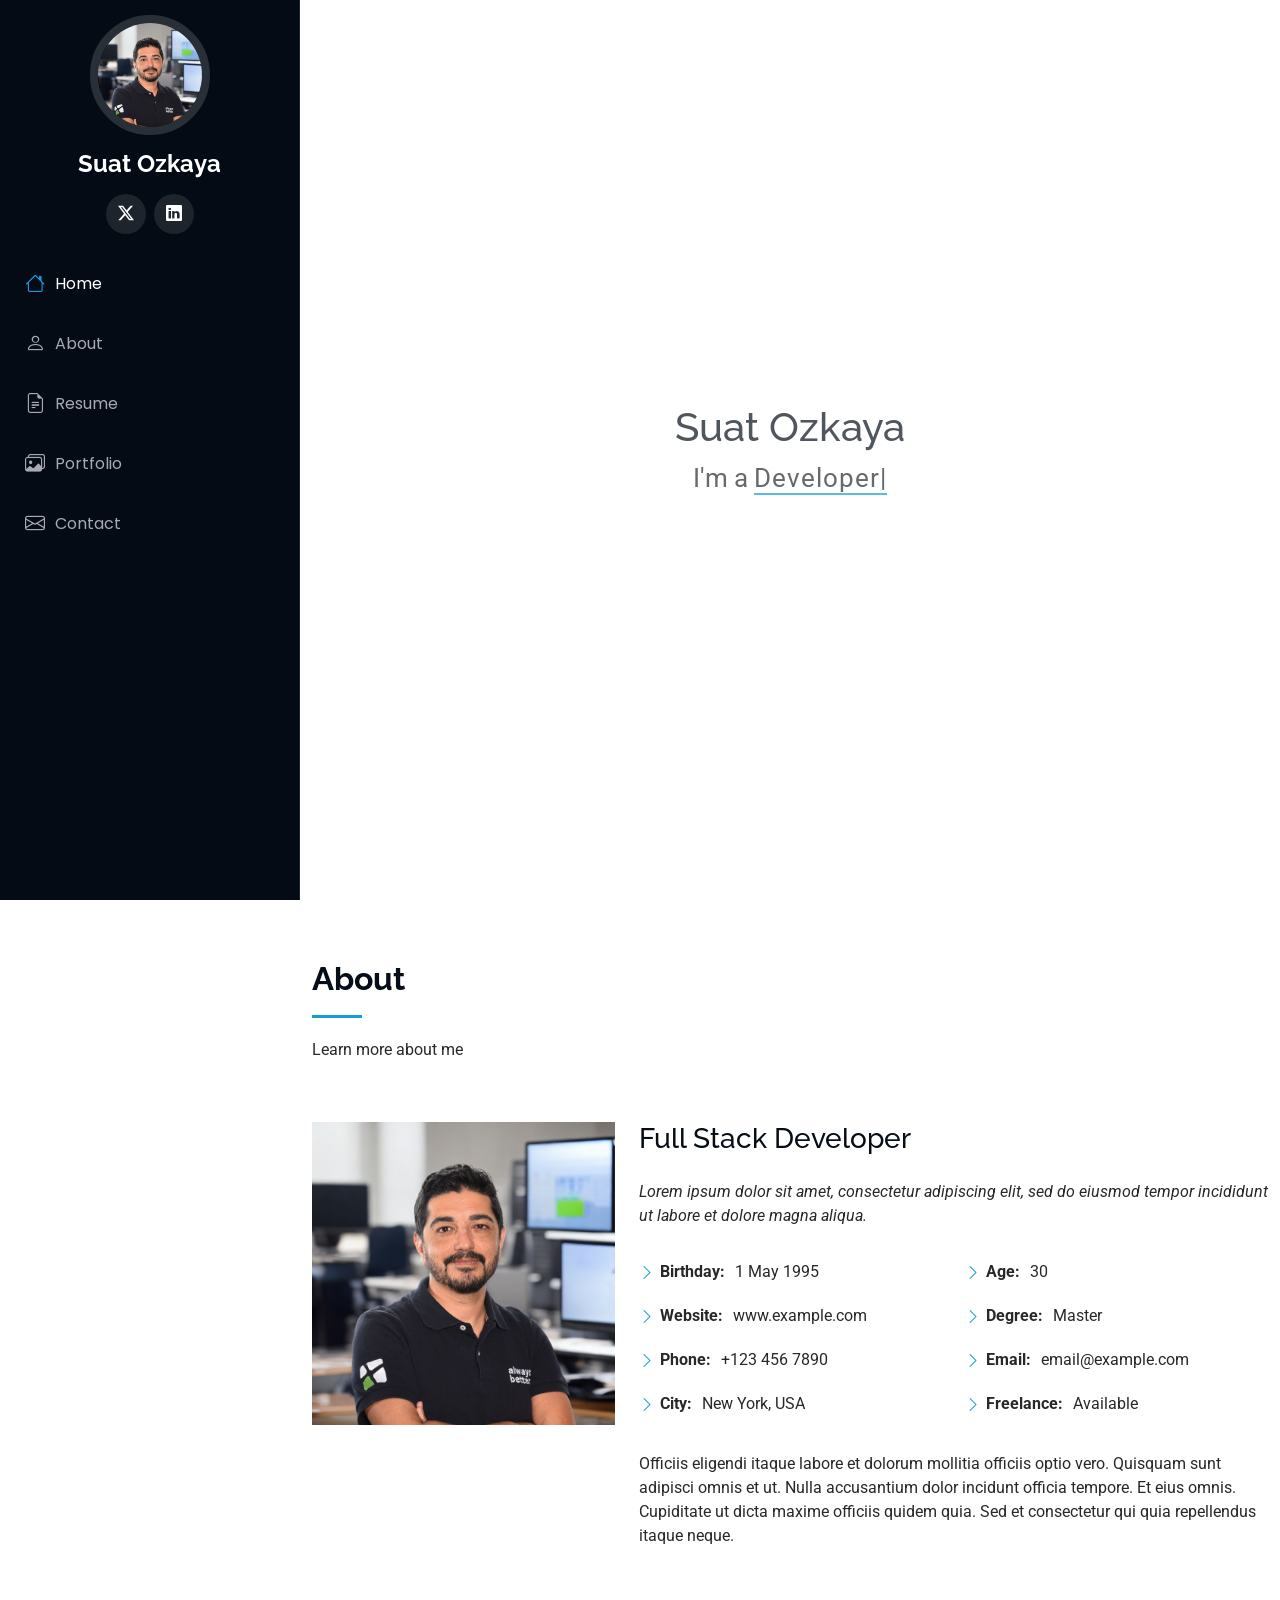
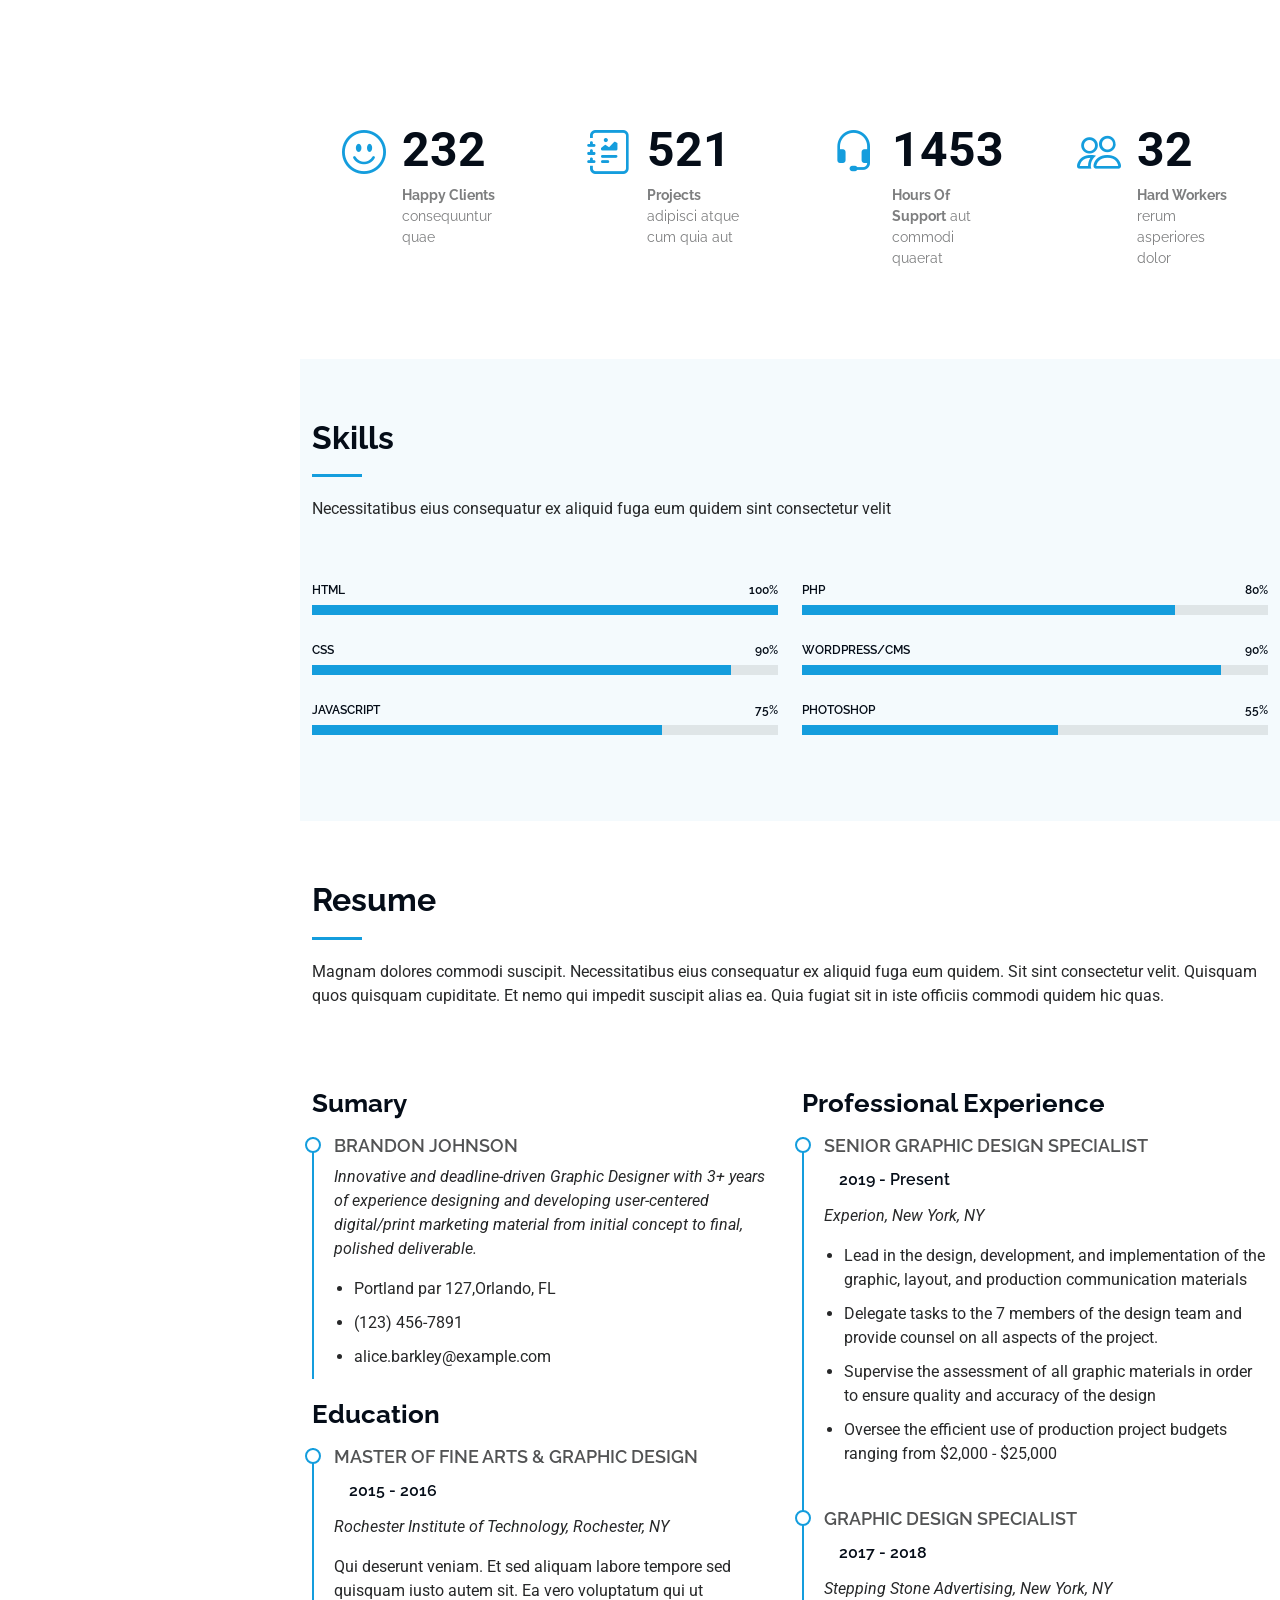
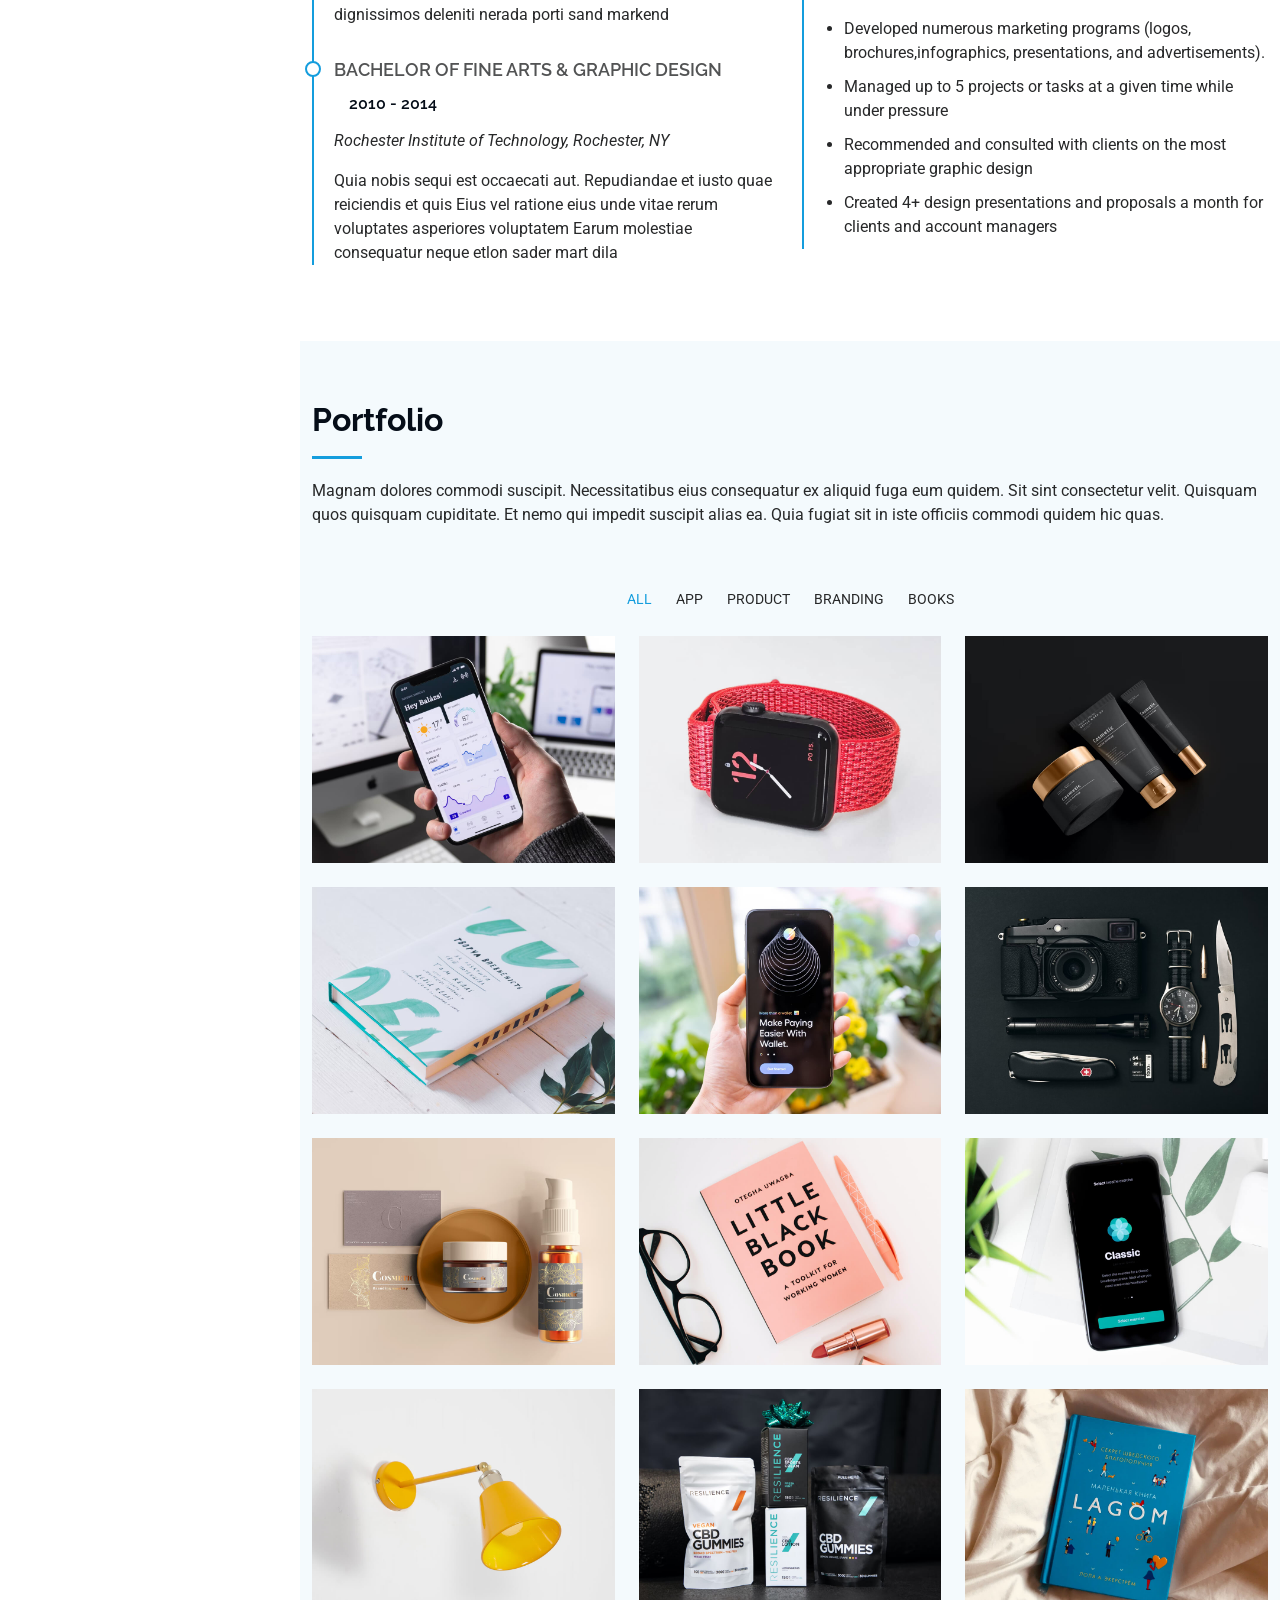
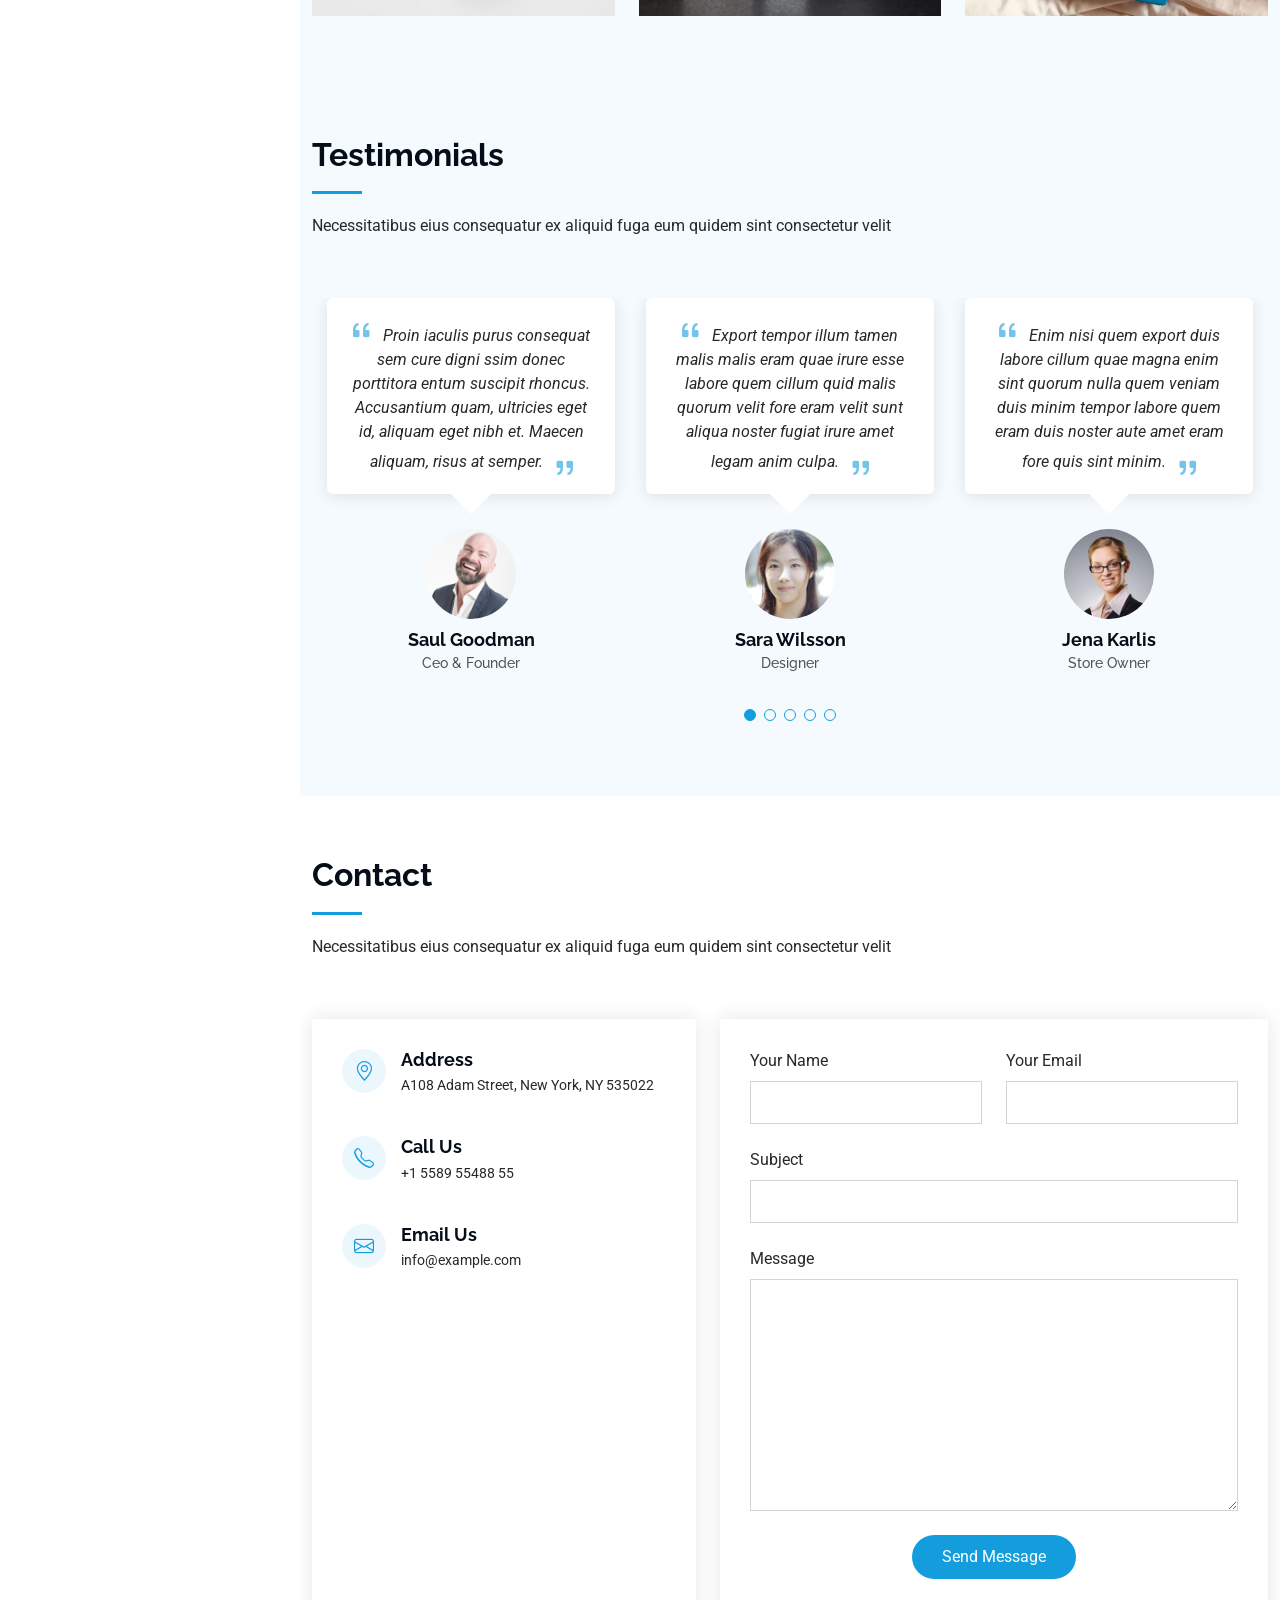
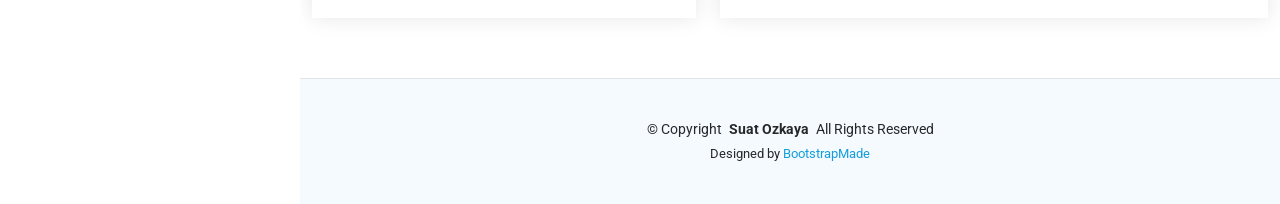
==== index.html @ 00dd0dbb "Remove social medias" ====
<!DOCTYPE html>
<html lang="en">

<head>
  <meta charset="utf-8">
  <meta content="width=device-width, initial-scale=1.0" name="viewport">
  <title>Suat Ozkaya</title>
  <meta content="" name="description">
  <meta content="" name="keywords">

  <!-- Favicons -->
  <!-- <link href="assets/img/favicon.png" rel="icon"> -->
  <link href="assets/img/apple-touch-icon.png" rel="apple-touch-icon">

  <!-- Fonts -->
  <link href="https://fonts.googleapis.com" rel="preconnect">
  <link href="https://fonts.gstatic.com" rel="preconnect" crossorigin>
  <link href="https://fonts.googleapis.com/css2?family=Roboto:ital,wght@0,100;0,300;0,400;0,500;0,700;0,900;1,100;1,300;1,400;1,500;1,700;1,900&family=Poppins:ital,wght@0,100;0,200;0,300;0,400;0,500;0,600;0,700;0,800;0,900;1,100;1,200;1,300;1,400;1,500;1,600;1,700;1,800;1,900&family=Raleway:ital,wght@0,100;0,200;0,300;0,400;0,500;0,600;0,700;0,800;0,900;1,100;1,200;1,300;1,400;1,500;1,600;1,700;1,800;1,900&display=swap" rel="stylesheet">

  <!-- Vendor CSS Files -->
  <link href="assets/vendor/bootstrap/css/bootstrap.min.css" rel="stylesheet">
  <link href="assets/vendor/bootstrap-icons/bootstrap-icons.css" rel="stylesheet">
  <link href="assets/vendor/aos/aos.css" rel="stylesheet">
  <link href="assets/vendor/glightbox/css/glightbox.min.css" rel="stylesheet">
  <link href="assets/vendor/swiper/swiper-bundle.min.css" rel="stylesheet">

  <!-- Main CSS File -->
  <link href="assets/css/main.css" rel="stylesheet">

  <!-- =======================================================
  * Template Name: iPortfolio
  * Template URL: https://bootstrapmade.com/iportfolio-bootstrap-portfolio-websites-template/
  * Updated: Jun 29 2024 with Bootstrap v5.3.3
  * Author: BootstrapMade.com
  * License: https://bootstrapmade.com/license/
  ======================================================== -->
</head>

<body class="index-page">

  <header id="header" class="header dark-background d-flex flex-column">
    <i class="header-toggle d-xl-none bi bi-list"></i>

    <div class="profile-img">
      <img src="assets/img/my-profile-img.jpg" alt="" class="img-fluid rounded-circle">
    </div>

    <a href="index.html" class="logo d-flex align-items-center justify-content-center">
      <h1 class="sitename">Suat Ozkaya</h1>
    </a>

    <div class="social-links text-center">
      <a href="#" class="twitter"><i class="bi bi-twitter-x"></i></a>
      <a href="#" class="linkedin"><i class="bi bi-linkedin"></i></a>
    </div>

    <nav id="navmenu" class="navmenu">
      <ul>
        <li><a href="#hero" class="active"><i class="bi bi-house navicon"></i>Home</a></li>
        <li><a href="#about"><i class="bi bi-person navicon"></i> About</a></li>
        <li><a href="#resume"><i class="bi bi-file-earmark-text navicon"></i> Resume</a></li>
        <li><a href="#portfolio"><i class="bi bi-images navicon"></i> Portfolio</a></li>
        <li><a href="#contact"><i class="bi bi-envelope navicon"></i> Contact</a></li>
      </ul>
    </nav>

  </header>

  <main class="main">

    <!-- Hero Section -->
    <section id="hero" class="hero d-flex flex-column align-items-center justify-content-center">
      <div class="hero-container text-center" data-aos="fade-in">
        <h1>Suat Ozkaya</h1>
        <p>I'm a <span class="typed" data-typed-items="Developer"></span></p>
      </div>
    </section>

    <!-- About Section -->
    <section id="about" class="about section">
      <div class="container">
        <div class="section-title">
          <h2>About</h2>
          <p>Learn more about me</p>
        </div>

        <div class="row">
          <div class="col-lg-4">
            <img src="assets/img/my-profile-img.jpg" class="img-fluid" alt="">
          </div>
          <div class="col-lg-8 content">
            <h3>Full Stack Developer</h3>
            <p class="fst-italic py-3">
              Lorem ipsum dolor sit amet, consectetur adipiscing elit, sed do eiusmod tempor incididunt ut labore et dolore
              magna aliqua.
            </p>
            <div class="row">
              <div class="col-lg-6">
                <ul>
                  <li><i class="bi bi-chevron-right"></i> <strong>Birthday:</strong> <span>1 May 1995</span></li>
                  <li><i class="bi bi-chevron-right"></i> <strong>Website:</strong> <span>www.example.com</span></li>
                  <li><i class="bi bi-chevron-right"></i> <strong>Phone:</strong> <span>+123 456 7890</span></li>
                  <li><i class="bi bi-chevron-right"></i> <strong>City:</strong> <span>New York, USA</span></li>
                </ul>
              </div>
              <div class="col-lg-6">
                <ul>
                  <li><i class="bi bi-chevron-right"></i> <strong>Age:</strong> <span>30</span></li>
                  <li><i class="bi bi-chevron-right"></i> <strong>Degree:</strong> <span>Master</span></li>
                  <li><i class="bi bi-chevron-right"></i> <strong>Email:</strong> <span>email@example.com</span></li>
                  <li><i class="bi bi-chevron-right"></i> <strong>Freelance:</strong> <span>Available</span></li>
                </ul>
              </div>
            </div>
            <p class="py-3">
              Officiis eligendi itaque labore et dolorum mollitia officiis optio vero. Quisquam sunt adipisci omnis et ut. Nulla accusantium dolor incidunt officia tempore. Et eius omnis.
              Cupiditate ut dicta maxime officiis quidem quia. Sed et consectetur qui quia repellendus itaque neque.
            </p>
          </div>
        </div>
      </div>
    </section>

    <!-- Stats Section -->
    <section id="stats" class="stats section">

      <div class="container" data-aos="fade-up" data-aos-delay="100">

        <div class="row gy-4">

          <div class="col-lg-3 col-md-6">
            <div class="stats-item">
              <i class="bi bi-emoji-smile"></i>
              <span data-purecounter-start="0" data-purecounter-end="232" data-purecounter-duration="1" class="purecounter"></span>
              <p><strong>Happy Clients</strong> <span>consequuntur quae</span></p>
            </div>
          </div><!-- End Stats Item -->

          <div class="col-lg-3 col-md-6">
            <div class="stats-item">
              <i class="bi bi-journal-richtext"></i>
              <span data-purecounter-start="0" data-purecounter-end="521" data-purecounter-duration="1" class="purecounter"></span>
              <p><strong>Projects</strong> <span>adipisci atque cum quia aut</span></p>
            </div>
          </div><!-- End Stats Item -->

          <div class="col-lg-3 col-md-6">
            <div class="stats-item">
              <i class="bi bi-headset"></i>
              <span data-purecounter-start="0" data-purecounter-end="1453" data-purecounter-duration="1" class="purecounter"></span>
              <p><strong>Hours Of Support</strong> <span>aut commodi quaerat</span></p>
            </div>
          </div><!-- End Stats Item -->

          <div class="col-lg-3 col-md-6">
            <div class="stats-item">
              <i class="bi bi-people"></i>
              <span data-purecounter-start="0" data-purecounter-end="32" data-purecounter-duration="1" class="purecounter"></span>
              <p><strong>Hard Workers</strong> <span>rerum asperiores dolor</span></p>
            </div>
          </div><!-- End Stats Item -->

        </div>

      </div>

    </section><!-- /Stats Section -->

    <!-- Skills Section -->
    <section id="skills" class="skills section light-background">

      <!-- Section Title -->
      <div class="container section-title" data-aos="fade-up">
        <h2>Skills</h2>
        <p>Necessitatibus eius consequatur ex aliquid fuga eum quidem sint consectetur velit</p>
      </div><!-- End Section Title -->

      <div class="container" data-aos="fade-up" data-aos-delay="100">

        <div class="row skills-content skills-animation">

          <div class="col-lg-6">

            <div class="progress">
              <span class="skill"><span>HTML</span> <i class="val">100%</i></span>
              <div class="progress-bar-wrap">
                <div class="progress-bar" role="progressbar" aria-valuenow="100" aria-valuemin="0" aria-valuemax="100"></div>
              </div>
            </div><!-- End Skills Item -->

            <div class="progress">
              <span class="skill"><span>CSS</span> <i class="val">90%</i></span>
              <div class="progress-bar-wrap">
                <div class="progress-bar" role="progressbar" aria-valuenow="90" aria-valuemin="0" aria-valuemax="100"></div>
              </div>
            </div><!-- End Skills Item -->

            <div class="progress">
              <span class="skill"><span>JavaScript</span> <i class="val">75%</i></span>
              <div class="progress-bar-wrap">
                <div class="progress-bar" role="progressbar" aria-valuenow="75" aria-valuemin="0" aria-valuemax="100"></div>
              </div>
            </div><!-- End Skills Item -->

          </div>

          <div class="col-lg-6">

            <div class="progress">
              <span class="skill"><span>PHP</span> <i class="val">80%</i></span>
              <div class="progress-bar-wrap">
                <div class="progress-bar" role="progressbar" aria-valuenow="80" aria-valuemin="0" aria-valuemax="100"></div>
              </div>
            </div><!-- End Skills Item -->

            <div class="progress">
              <span class="skill"><span>WordPress/CMS</span> <i class="val">90%</i></span>
              <div class="progress-bar-wrap">
                <div class="progress-bar" role="progressbar" aria-valuenow="90" aria-valuemin="0" aria-valuemax="100"></div>
              </div>
            </div><!-- End Skills Item -->

            <div class="progress">
              <span class="skill"><span>Photoshop</span> <i class="val">55%</i></span>
              <div class="progress-bar-wrap">
                <div class="progress-bar" role="progressbar" aria-valuenow="55" aria-valuemin="0" aria-valuemax="100"></div>
              </div>
            </div><!-- End Skills Item -->

          </div>

        </div>

      </div>

    </section><!-- /Skills Section -->

    <!-- Resume Section -->
    <section id="resume" class="resume section">

      <!-- Section Title -->
      <div class="container section-title" data-aos="fade-up">
        <h2>Resume</h2>
        <p>Magnam dolores commodi suscipit. Necessitatibus eius consequatur ex aliquid fuga eum quidem. Sit sint consectetur velit. Quisquam quos quisquam cupiditate. Et nemo qui impedit suscipit alias ea. Quia fugiat sit in iste officiis commodi quidem hic quas.</p>
      </div><!-- End Section Title -->

      <div class="container">

        <div class="row">

          <div class="col-lg-6" data-aos="fade-up" data-aos-delay="100">
            <h3 class="resume-title">Sumary</h3>

            <div class="resume-item pb-0">
              <h4>Brandon Johnson</h4>
              <p><em>Innovative and deadline-driven Graphic Designer with 3+ years of experience designing and developing user-centered digital/print marketing material from initial concept to final, polished deliverable.</em></p>
              <ul>
                <li>Portland par 127,Orlando, FL</li>
                <li>(123) 456-7891</li>
                <li>alice.barkley@example.com</li>
              </ul>
            </div><!-- Edn Resume Item -->

            <h3 class="resume-title">Education</h3>
            <div class="resume-item">
              <h4>Master of Fine Arts &amp; Graphic Design</h4>
              <h5>2015 - 2016</h5>
              <p><em>Rochester Institute of Technology, Rochester, NY</em></p>
              <p>Qui deserunt veniam. Et sed aliquam labore tempore sed quisquam iusto autem sit. Ea vero voluptatum qui ut dignissimos deleniti nerada porti sand markend</p>
            </div><!-- Edn Resume Item -->

            <div class="resume-item">
              <h4>Bachelor of Fine Arts &amp; Graphic Design</h4>
              <h5>2010 - 2014</h5>
              <p><em>Rochester Institute of Technology, Rochester, NY</em></p>
              <p>Quia nobis sequi est occaecati aut. Repudiandae et iusto quae reiciendis et quis Eius vel ratione eius unde vitae rerum voluptates asperiores voluptatem Earum molestiae consequatur neque etlon sader mart dila</p>
            </div><!-- Edn Resume Item -->

          </div>

          <div class="col-lg-6" data-aos="fade-up" data-aos-delay="200">
            <h3 class="resume-title">Professional Experience</h3>
            <div class="resume-item">
              <h4>Senior graphic design specialist</h4>
              <h5>2019 - Present</h5>
              <p><em>Experion, New York, NY </em></p>
              <ul>
                <li>Lead in the design, development, and implementation of the graphic, layout, and production communication materials</li>
                <li>Delegate tasks to the 7 members of the design team and provide counsel on all aspects of the project. </li>
                <li>Supervise the assessment of all graphic materials in order to ensure quality and accuracy of the design</li>
                <li>Oversee the efficient use of production project budgets ranging from $2,000 - $25,000</li>
              </ul>
            </div><!-- Edn Resume Item -->

            <div class="resume-item">
              <h4>Graphic design specialist</h4>
              <h5>2017 - 2018</h5>
              <p><em>Stepping Stone Advertising, New York, NY</em></p>
              <ul>
                <li>Developed numerous marketing programs (logos, brochures,infographics, presentations, and advertisements).</li>
                <li>Managed up to 5 projects or tasks at a given time while under pressure</li>
                <li>Recommended and consulted with clients on the most appropriate graphic design</li>
                <li>Created 4+ design presentations and proposals a month for clients and account managers</li>
              </ul>
            </div><!-- Edn Resume Item -->

          </div>

        </div>

      </div>

    </section><!-- /Resume Section -->

    <!-- Portfolio Section -->
    <section id="portfolio" class="portfolio section light-background">

      <!-- Section Title -->
      <div class="container section-title" data-aos="fade-up">
        <h2>Portfolio</h2>
        <p>Magnam dolores commodi suscipit. Necessitatibus eius consequatur ex aliquid fuga eum quidem. Sit sint consectetur velit. Quisquam quos quisquam cupiditate. Et nemo qui impedit suscipit alias ea. Quia fugiat sit in iste officiis commodi quidem hic quas.</p>
      </div><!-- End Section Title -->

      <div class="container">

        <div class="isotope-layout" data-default-filter="*" data-layout="masonry" data-sort="original-order">

          <ul class="portfolio-filters isotope-filters" data-aos="fade-up" data-aos-delay="100">
            <li data-filter="*" class="filter-active">All</li>
            <li data-filter=".filter-app">App</li>
            <li data-filter=".filter-product">Product</li>
            <li data-filter=".filter-branding">Branding</li>
            <li data-filter=".filter-books">Books</li>
          </ul><!-- End Portfolio Filters -->

          <div class="row gy-4 isotope-container" data-aos="fade-up" data-aos-delay="200">

            <div class="col-lg-4 col-md-6 portfolio-item isotope-item filter-app">
              <div class="portfolio-content h-100">
                <img src="assets/img/portfolio/app-1.jpg" class="img-fluid" alt="">
                <div class="portfolio-info">
                  <h4>App 1</h4>
                  <p>Lorem ipsum, dolor sit amet consectetur</p>
                  <a href="assets/img/portfolio/app-1.jpg" title="App 1" data-gallery="portfolio-gallery-app" class="glightbox preview-link"><i class="bi bi-zoom-in"></i></a>
                  <a href="portfolio-details.html" title="More Details" class="details-link"><i class="bi bi-link-45deg"></i></a>
                </div>
              </div>
            </div><!-- End Portfolio Item -->

            <div class="col-lg-4 col-md-6 portfolio-item isotope-item filter-product">
              <div class="portfolio-content h-100">
                <img src="assets/img/portfolio/product-1.jpg" class="img-fluid" alt="">
                <div class="portfolio-info">
                  <h4>Product 1</h4>
                  <p>Lorem ipsum, dolor sit amet consectetur</p>
                  <a href="assets/img/portfolio/product-1.jpg" title="Product 1" data-gallery="portfolio-gallery-product" class="glightbox preview-link"><i class="bi bi-zoom-in"></i></a>
                  <a href="portfolio-details.html" title="More Details" class="details-link"><i class="bi bi-link-45deg"></i></a>
                </div>
              </div>
            </div><!-- End Portfolio Item -->

            <div class="col-lg-4 col-md-6 portfolio-item isotope-item filter-branding">
              <div class="portfolio-content h-100">
                <img src="assets/img/portfolio/branding-1.jpg" class="img-fluid" alt="">
                <div class="portfolio-info">
                  <h4>Branding 1</h4>
                  <p>Lorem ipsum, dolor sit amet consectetur</p>
                  <a href="assets/img/portfolio/branding-1.jpg" title="Branding 1" data-gallery="portfolio-gallery-branding" class="glightbox preview-link"><i class="bi bi-zoom-in"></i></a>
                  <a href="portfolio-details.html" title="More Details" class="details-link"><i class="bi bi-link-45deg"></i></a>
                </div>
              </div>
            </div><!-- End Portfolio Item -->

            <div class="col-lg-4 col-md-6 portfolio-item isotope-item filter-books">
              <div class="portfolio-content h-100">
                <img src="assets/img/portfolio/books-1.jpg" class="img-fluid" alt="">
                <div class="portfolio-info">
                  <h4>Books 1</h4>
                  <p>Lorem ipsum, dolor sit amet consectetur</p>
                  <a href="assets/img/portfolio/books-1.jpg" title="Branding 1" data-gallery="portfolio-gallery-book" class="glightbox preview-link"><i class="bi bi-zoom-in"></i></a>
                  <a href="portfolio-details.html" title="More Details" class="details-link"><i class="bi bi-link-45deg"></i></a>
                </div>
              </div>
            </div><!-- End Portfolio Item -->

            <div class="col-lg-4 col-md-6 portfolio-item isotope-item filter-app">
              <div class="portfolio-content h-100">
                <img src="assets/img/portfolio/app-2.jpg" class="img-fluid" alt="">
                <div class="portfolio-info">
                  <h4>App 2</h4>
                  <p>Lorem ipsum, dolor sit amet consectetur</p>
                  <a href="assets/img/portfolio/app-2.jpg" title="App 2" data-gallery="portfolio-gallery-app" class="glightbox preview-link"><i class="bi bi-zoom-in"></i></a>
                  <a href="portfolio-details.html" title="More Details" class="details-link"><i class="bi bi-link-45deg"></i></a>
                </div>
              </div>
            </div><!-- End Portfolio Item -->

            <div class="col-lg-4 col-md-6 portfolio-item isotope-item filter-product">
              <div class="portfolio-content h-100">
                <img src="assets/img/portfolio/product-2.jpg" class="img-fluid" alt="">
                <div class="portfolio-info">
                  <h4>Product 2</h4>
                  <p>Lorem ipsum, dolor sit amet consectetur</p>
                  <a href="assets/img/portfolio/product-2.jpg" title="Product 2" data-gallery="portfolio-gallery-product" class="glightbox preview-link"><i class="bi bi-zoom-in"></i></a>
                  <a href="portfolio-details.html" title="More Details" class="details-link"><i class="bi bi-link-45deg"></i></a>
                </div>
              </div>
            </div><!-- End Portfolio Item -->

            <div class="col-lg-4 col-md-6 portfolio-item isotope-item filter-branding">
              <div class="portfolio-content h-100">
                <img src="assets/img/portfolio/branding-2.jpg" class="img-fluid" alt="">
                <div class="portfolio-info">
                  <h4>Branding 2</h4>
                  <p>Lorem ipsum, dolor sit amet consectetur</p>
                  <a href="assets/img/portfolio/branding-2.jpg" title="Branding 2" data-gallery="portfolio-gallery-branding" class="glightbox preview-link"><i class="bi bi-zoom-in"></i></a>
                  <a href="portfolio-details.html" title="More Details" class="details-link"><i class="bi bi-link-45deg"></i></a>
                </div>
              </div>
            </div><!-- End Portfolio Item -->

            <div class="col-lg-4 col-md-6 portfolio-item isotope-item filter-books">
              <div class="portfolio-content h-100">
                <img src="assets/img/portfolio/books-2.jpg" class="img-fluid" alt="">
                <div class="portfolio-info">
                  <h4>Books 2</h4>
                  <p>Lorem ipsum, dolor sit amet consectetur</p>
                  <a href="assets/img/portfolio/books-2.jpg" title="Branding 2" data-gallery="portfolio-gallery-book" class="glightbox preview-link"><i class="bi bi-zoom-in"></i></a>
                  <a href="portfolio-details.html" title="More Details" class="details-link"><i class="bi bi-link-45deg"></i></a>
                </div>
              </div>
            </div><!-- End Portfolio Item -->

            <div class="col-lg-4 col-md-6 portfolio-item isotope-item filter-app">
              <div class="portfolio-content h-100">
                <img src="assets/img/portfolio/app-3.jpg" class="img-fluid" alt="">
                <div class="portfolio-info">
                  <h4>App 3</h4>
                  <p>Lorem ipsum, dolor sit amet consectetur</p>
                  <a href="assets/img/portfolio/app-3.jpg" title="App 3" data-gallery="portfolio-gallery-app" class="glightbox preview-link"><i class="bi bi-zoom-in"></i></a>
                  <a href="portfolio-details.html" title="More Details" class="details-link"><i class="bi bi-link-45deg"></i></a>
                </div>
              </div>
            </div><!-- End Portfolio Item -->

            <div class="col-lg-4 col-md-6 portfolio-item isotope-item filter-product">
              <div class="portfolio-content h-100">
                <img src="assets/img/portfolio/product-3.jpg" class="img-fluid" alt="">
                <div class="portfolio-info">
                  <h4>Product 3</h4>
                  <p>Lorem ipsum, dolor sit amet consectetur</p>
                  <a href="assets/img/portfolio/product-3.jpg" title="Product 3" data-gallery="portfolio-gallery-product" class="glightbox preview-link"><i class="bi bi-zoom-in"></i></a>
                  <a href="portfolio-details.html" title="More Details" class="details-link"><i class="bi bi-link-45deg"></i></a>
                </div>
              </div>
            </div><!-- End Portfolio Item -->

            <div class="col-lg-4 col-md-6 portfolio-item isotope-item filter-branding">
              <div class="portfolio-content h-100">
                <img src="assets/img/portfolio/branding-3.jpg" class="img-fluid" alt="">
                <div class="portfolio-info">
                  <h4>Branding 3</h4>
                  <p>Lorem ipsum, dolor sit amet consectetur</p>
                  <a href="assets/img/portfolio/branding-3.jpg" title="Branding 2" data-gallery="portfolio-gallery-branding" class="glightbox preview-link"><i class="bi bi-zoom-in"></i></a>
                  <a href="portfolio-details.html" title="More Details" class="details-link"><i class="bi bi-link-45deg"></i></a>
                </div>
              </div>
            </div><!-- End Portfolio Item -->

            <div class="col-lg-4 col-md-6 portfolio-item isotope-item filter-books">
              <div class="portfolio-content h-100">
                <img src="assets/img/portfolio/books-3.jpg" class="img-fluid" alt="">
                <div class="portfolio-info">
                  <h4>Books 3</h4>
                  <p>Lorem ipsum, dolor sit amet consectetur</p>
                  <a href="assets/img/portfolio/books-3.jpg" title="Branding 3" data-gallery="portfolio-gallery-book" class="glightbox preview-link"><i class="bi bi-zoom-in"></i></a>
                  <a href="portfolio-details.html" title="More Details" class="details-link"><i class="bi bi-link-45deg"></i></a>
                </div>
              </div>
            </div><!-- End Portfolio Item -->

          </div><!-- End Portfolio Container -->

        </div>

      </div>

    </section><!-- /Portfolio Section -->

    <!-- Testimonials Section -->
    <section id="testimonials" class="testimonials section light-background">

      <!-- Section Title -->
      <div class="container section-title" data-aos="fade-up">
        <h2>Testimonials</h2>
        <p>Necessitatibus eius consequatur ex aliquid fuga eum quidem sint consectetur velit</p>
      </div><!-- End Section Title -->

      <div class="container" data-aos="fade-up" data-aos-delay="100">

        <div class="swiper init-swiper">
          <script type="application/json" class="swiper-config">
            {
              "loop": true,
              "speed": 600,
              "autoplay": {
                "delay": 5000
              },
              "slidesPerView": "auto",
              "pagination": {
                "el": ".swiper-pagination",
                "type": "bullets",
                "clickable": true
              },
              "breakpoints": {
                "320": {
                  "slidesPerView": 1,
                  "spaceBetween": 40
                },
                "1200": {
                  "slidesPerView": 3,
                  "spaceBetween": 1
                }
              }
            }
          </script>
          <div class="swiper-wrapper">

            <div class="swiper-slide">
              <div class="testimonial-item">
                <p>
                  <i class="bi bi-quote quote-icon-left"></i>
                  <span>Proin iaculis purus consequat sem cure digni ssim donec porttitora entum suscipit rhoncus. Accusantium quam, ultricies eget id, aliquam eget nibh et. Maecen aliquam, risus at semper.</span>
                  <i class="bi bi-quote quote-icon-right"></i>
                </p>
                <img src="assets/img/testimonials/testimonials-1.jpg" class="testimonial-img" alt="">
                <h3>Saul Goodman</h3>
                <h4>Ceo &amp; Founder</h4>
              </div>
            </div><!-- End testimonial item -->

            <div class="swiper-slide">
              <div class="testimonial-item">
                <p>
                  <i class="bi bi-quote quote-icon-left"></i>
                  <span>Export tempor illum tamen malis malis eram quae irure esse labore quem cillum quid malis quorum velit fore eram velit sunt aliqua noster fugiat irure amet legam anim culpa.</span>
                  <i class="bi bi-quote quote-icon-right"></i>
                </p>
                <img src="assets/img/testimonials/testimonials-2.jpg" class="testimonial-img" alt="">
                <h3>Sara Wilsson</h3>
                <h4>Designer</h4>
              </div>
            </div><!-- End testimonial item -->

            <div class="swiper-slide">
              <div class="testimonial-item">
                <p>
                  <i class="bi bi-quote quote-icon-left"></i>
                  <span>Enim nisi quem export duis labore cillum quae magna enim sint quorum nulla quem veniam duis minim tempor labore quem eram duis noster aute amet eram fore quis sint minim.</span>
                  <i class="bi bi-quote quote-icon-right"></i>
                </p>
                <img src="assets/img/testimonials/testimonials-3.jpg" class="testimonial-img" alt="">
                <h3>Jena Karlis</h3>
                <h4>Store Owner</h4>
              </div>
            </div><!-- End testimonial item -->

            <div class="swiper-slide">
              <div class="testimonial-item">
                <p>
                  <i class="bi bi-quote quote-icon-left"></i>
                  <span>Fugiat enim eram quae cillum dolore dolor amet nulla culpa multos export minim fugiat dolor enim duis veniam ipsum anim magna sunt elit fore quem dolore labore illum veniam.</span>
                  <i class="bi bi-quote quote-icon-right"></i>
                </p>
                <img src="assets/img/testimonials/testimonials-4.jpg" class="testimonial-img" alt="">
                <h3>Matt Brandon</h3>
                <h4>Freelancer</h4>
              </div>
            </div><!-- End testimonial item -->

            <div class="swiper-slide">
              <div class="testimonial-item">
                <p>
                  <i class="bi bi-quote quote-icon-left"></i>
                  <span>Quis quorum aliqua sint quem legam fore sunt eram irure aliqua veniam tempor noster veniam sunt culpa nulla illum cillum fugiat legam esse veniam culpa fore nisi cillum quid.</span>
                  <i class="bi bi-quote quote-icon-right"></i>
                </p>
                <img src="assets/img/testimonials/testimonials-5.jpg" class="testimonial-img" alt="">
                <h3>John Larson</h3>
                <h4>Entrepreneur</h4>
              </div>
            </div><!-- End testimonial item -->

          </div>
          <div class="swiper-pagination"></div>
        </div>

      </div>

    </section><!-- /Testimonials Section -->

    <!-- Contact Section -->
    <section id="contact" class="contact section">

      <!-- Section Title -->
      <div class="container section-title" data-aos="fade-up">
        <h2>Contact</h2>
        <p>Necessitatibus eius consequatur ex aliquid fuga eum quidem sint consectetur velit</p>
      </div><!-- End Section Title -->

      <div class="container" data-aos="fade-up" data-aos-delay="100">

        <div class="row gy-4">

          <div class="col-lg-5">

            <div class="info-wrap">
              <div class="info-item d-flex" data-aos="fade-up" data-aos-delay="200">
                <i class="bi bi-geo-alt flex-shrink-0"></i>
                <div>
                  <h3>Address</h3>
                  <p>A108 Adam Street, New York, NY 535022</p>
                </div>
              </div><!-- End Info Item -->

              <div class="info-item d-flex" data-aos="fade-up" data-aos-delay="300">
                <i class="bi bi-telephone flex-shrink-0"></i>
                <div>
                  <h3>Call Us</h3>
                  <p>+1 5589 55488 55</p>
                </div>
              </div><!-- End Info Item -->

              <div class="info-item d-flex" data-aos="fade-up" data-aos-delay="400">
                <i class="bi bi-envelope flex-shrink-0"></i>
                <div>
                  <h3>Email Us</h3>
                  <p>info@example.com</p>
                </div>
              </div><!-- End Info Item -->

              <iframe src="https://www.google.com/maps/embed?pb=!1m14!1m8!1m3!1d48389.78314118045!2d-74.006138!3d40.710059!3m2!1i1024!2i768!4f13.1!3m3!1m2!1s0x89c25a22a3bda30d%3A0xb89d1fe6bc499443!2sDowntown%20Conference%20Center!5e0!3m2!1sen!2sus!4v1676961268712!5m2!1sen!2sus" frameborder="0" style="border:0; width: 100%; height: 270px;" allowfullscreen="" loading="lazy" referrerpolicy="no-referrer-when-downgrade"></iframe>
            </div>
          </div>

          <div class="col-lg-7">
            <form action="forms/contact.php" method="post" class="php-email-form" data-aos="fade-up" data-aos-delay="200">
              <div class="row gy-4">

                <div class="col-md-6">
                  <label for="name-field" class="pb-2">Your Name</label>
                  <input type="text" name="name" id="name-field" class="form-control" required="">
                </div>

                <div class="col-md-6">
                  <label for="email-field" class="pb-2">Your Email</label>
                  <input type="email" class="form-control" name="email" id="email-field" required="">
                </div>

                <div class="col-md-12">
                  <label for="subject-field" class="pb-2">Subject</label>
                  <input type="text" class="form-control" name="subject" id="subject-field" required="">
                </div>

                <div class="col-md-12">
                  <label for="message-field" class="pb-2">Message</label>
                  <textarea class="form-control" name="message" rows="10" id="message-field" required=""></textarea>
                </div>

                <div class="col-md-12 text-center">
                  <div class="loading">Loading</div>
                  <div class="error-message"></div>
                  <div class="sent-message">Your message has been sent. Thank you!</div>

                  <button type="submit">Send Message</button>
                </div>

              </div>
            </form>
          </div><!-- End Contact Form -->

        </div>

      </div>

    </section><!-- /Contact Section -->

  </main>

  <footer id="footer" class="footer position-relative light-background">

    <div class="container">
      <div class="copyright text-center ">
        <p>© <span>Copyright</span> <strong class="px-1 sitename">Suat Ozkaya</strong> <span>All Rights Reserved</span></p>
      </div>
      <div class="credits">
        <!-- All the links in the footer should remain intact. -->
        <!-- You can delete the links only if you've purchased the pro version. -->
        <!-- Licensing information: https://bootstrapmade.com/license/ -->
        <!-- Purchase the pro version with working PHP/AJAX contact form: [buy-url] -->
        Designed by <a href="https://bootstrapmade.com/">BootstrapMade</a>
      </div>
    </div>

  </footer>

  <!-- Scroll Top -->
  <a href="#" id="scroll-top" class="scroll-top d-flex align-items-center justify-content-center"><i class="bi bi-arrow-up-short"></i></a>

  <!-- Preloader -->
  <div id="preloader"></div>

  <!-- Vendor JS Files -->
  <script src="assets/vendor/bootstrap/js/bootstrap.bundle.min.js"></script>
  <script src="assets/vendor/php-email-form/validate.js"></script>
  <script src="assets/vendor/aos/aos.js"></script>
  <script src="assets/vendor/typed.js/typed.umd.js"></script>
  <script src="assets/vendor/purecounter/purecounter_vanilla.js"></script>
  <script src="assets/vendor/waypoints/noframework.waypoints.js"></script>
  <script src="assets/vendor/glightbox/js/glightbox.min.js"></script>
  <script src="assets/vendor/imagesloaded/imagesloaded.pkgd.min.js"></script>
  <script src="assets/vendor/isotope-layout/isotope.pkgd.min.js"></script>
  <script src="assets/vendor/swiper/swiper-bundle.min.js"></script>

  <!-- Main JS File -->
  <script src="assets/js/main.js"></script>

</body>

</html>
---- assets/css/main.css ----
/**
* Template Name: iPortfolio
* Template URL: https://bootstrapmade.com/iportfolio-bootstrap-portfolio-websites-template/
* Updated: Jun 29 2024 with Bootstrap v5.3.3
* Author: BootstrapMade.com
* License: https://bootstrapmade.com/license/
*/

/*--------------------------------------------------------------
# Font & Color Variables
# Help: https://bootstrapmade.com/color-system/
--------------------------------------------------------------*/
/* Fonts */
:root {
  --default-font: "Roboto",  system-ui, -apple-system, "Segoe UI", Roboto, "Helvetica Neue", Arial, "Noto Sans", "Liberation Sans", sans-serif, "Apple Color Emoji", "Segoe UI Emoji", "Segoe UI Symbol", "Noto Color Emoji";
  --heading-font: "Raleway",  sans-serif;
  --nav-font: "Poppins",  sans-serif;
}

/* Global Colors - The following color variables are used throughout the website. Updating them here will change the color scheme of the entire website */
:root { 
  --background-color: #ffffff; /* Background color for the entire website, including individual sections */
  --default-color: #272829; /* Default color used for the majority of the text content across the entire website */
  --heading-color: #050d18; /* Color for headings, subheadings and title throughout the website */
  --accent-color: #149ddd; /* Accent color that represents your brand on the website. It's used for buttons, links, and other elements that need to stand out */
  --surface-color: #ffffff; /* The surface color is used as a background of boxed elements within sections, such as cards, icon boxes, or other elements that require a visual separation from the global background. */
  --contrast-color: #ffffff; /* Contrast color for text, ensuring readability against backgrounds of accent, heading, or default colors. */
}

/* Nav Menu Colors - The following color variables are used specifically for the navigation menu. They are separate from the global colors to allow for more customization options */
:root {
  --nav-color: #a8a9b4;  /* The default color of the main navmenu links */
  --nav-hover-color: #ffffff; /* Applied to main navmenu links when they are hovered over or active */
  --nav-mobile-background-color: #040b14; /* Used as the background color for mobile navigation menu */
  --nav-dropdown-background-color: #040b14; /* Used as the background color for dropdown items that appear when hovering over primary navigation items */
  --nav-dropdown-color: #a8a9b4; /* Used for navigation links of the dropdown items in the navigation menu. */
  --nav-dropdown-hover-color: #ffffff; /* Similar to --nav-hover-color, this color is applied to dropdown navigation links when they are hovered over. */
}

/* Color Presets - These classes override global colors when applied to any section or element, providing reuse of the sam color scheme. */

.light-background {
  --background-color: #f4fafd;
  --surface-color: #ffffff;
}

.dark-background {
  --background-color: #040b14;
  --default-color: #ffffff;
  --heading-color: #ffffff;
  --surface-color: #151f2b;
  --contrast-color: #ffffff;
}

/* Smooth scroll */
:root {
  scroll-behavior: smooth;
}

/*--------------------------------------------------------------
# General Styling & Shared Classes
--------------------------------------------------------------*/
body {
  color: var(--default-color);
  background-color: var(--background-color);
  font-family: var(--default-font);
}

a {
  color: var(--accent-color);
  text-decoration: none;
  transition: 0.3s;
}

a:hover {
  color: color-mix(in srgb, var(--accent-color), transparent 25%);
  text-decoration: none;
}

h1,
h2,
h3,
h4,
h5,
h6 {
  color: var(--heading-color);
  font-family: var(--heading-font);
}

/* PHP Email Form Messages
------------------------------*/
.php-email-form .error-message {
  display: none;
  background: #df1529;
  color: #ffffff;
  text-align: left;
  padding: 15px;
  margin-bottom: 24px;
  font-weight: 600;
}

.php-email-form .sent-message {
  display: none;
  color: #ffffff;
  background: #059652;
  text-align: center;
  padding: 15px;
  margin-bottom: 24px;
  font-weight: 600;
}

.php-email-form .loading {
  display: none;
  background: var(--surface-color);
  text-align: center;
  padding: 15px;
  margin-bottom: 24px;
}

.php-email-form .loading:before {
  content: "";
  display: inline-block;
  border-radius: 50%;
  width: 24px;
  height: 24px;
  margin: 0 10px -6px 0;
  border: 3px solid var(--accent-color);
  border-top-color: var(--surface-color);
  animation: php-email-form-loading 1s linear infinite;
}

@keyframes php-email-form-loading {
  0% {
    transform: rotate(0deg);
  }

  100% {
    transform: rotate(360deg);
  }
}

/*--------------------------------------------------------------
# Global Header
--------------------------------------------------------------*/
.header {
  color: var(--default-color);
  background-color: var(--background-color);
  position: fixed;
  top: 0;
  left: 0;
  bottom: 0;
  padding: 0 15px;
  width: 300px;
  transition: all ease-in-out 0.3s;
  overflow-y: auto;
  z-index: 997;
  border-right: 1px solid color-mix(in srgb, var(--default-color), transparent 90%);
}

.header .profile-img img {
  margin: 15px auto;
  display: block;
  width: 120px;
  border: 8px solid color-mix(in srgb, var(--default-color), transparent 85%);
}

.header .logo {
  line-height: 1;
  margin-bottom: 15px;
}

.header .logo img {
  max-height: 32px;
  margin-right: 8px;
}

.header .logo h1 {
  font-size: 24px;
  margin: 0;
  font-weight: 700;
  color: var(--heading-color);
}

.header .social-links {
  margin: 0 0 20px 0;
}

.header .social-links a {
  font-size: 16px;
  display: inline-flex;
  align-items: center;
  justify-content: center;
  background: color-mix(in srgb, var(--default-color), transparent 90%);
  color: var(--default-color);
  margin: 0 2px;
  border-radius: 50%;
  text-align: center;
  width: 40px;
  height: 40px;
  transition: 0.3s;
}

.header .social-links a:hover {
  color: var(--contrast-color);
  background: var(--accent-color);
}

@media (min-width: 1200px) {

  .header~main,
  .header~#footer {
    margin-left: 300px;
  }
}

@media (max-width: 1199px) {
  .header {
    left: -100%;
  }
}

.header.header-show {
  left: 0;
}

.header .header-toggle {
  color: var(--contrast-color);
  background-color: var(--accent-color);
  font-size: 22px;
  display: flex;
  align-items: center;
  justify-content: center;
  width: 40px;
  height: 40px;
  border-radius: 50%;
  cursor: pointer;
  position: fixed;
  top: 15px;
  right: 15px;
  z-index: 9999;
  transition: background-color 0.3s;
}

.header .header-toggle:hover {
  color: var(--contrast-color);
  background-color: color-mix(in srgb, var(--accent-color) 90%, white 15%);
}

/*--------------------------------------------------------------
# Navigation Menu
--------------------------------------------------------------*/
.mobile-nav-toggle {
  display: none;
}

.navmenu {
  padding: 0;
  z-index: 9997;
}

.navmenu ul {
  list-style: none;
  padding: 0 0 20px 0;
  margin: 0;
}

.navmenu a,
.navmenu a:focus {
  color: var(--nav-color);
  padding: 15px 10px;
  font-family: var(--nav-font);
  font-size: 16px;
  font-weight: 400;
  display: flex;
  align-items: center;
  white-space: nowrap;
  transition: 0.3s;
  width: 100%;
}

.navmenu a .navicon,
.navmenu a:focus .navicon {
  font-size: 20px;
  margin-right: 10px;
}

.navmenu a .toggle-dropdown,
.navmenu a:focus .toggle-dropdown {
  font-size: 12px;
  line-height: 0;
  margin-left: auto;
  width: 30px;
  height: 30px;
  display: flex;
  align-items: center;
  justify-content: center;
  border-radius: 50%;
  transition: 0.3s;
  flex-shrink: 0;
  background-color: color-mix(in srgb, var(--accent-color), transparent 90%);
}

.navmenu a .toggle-dropdown:hover,
.navmenu a:focus .toggle-dropdown:hover {
  background-color: var(--accent-color);
  color: var(--contrast-color);
}

.navmenu a:hover,
.navmenu .active,
.navmenu .active:focus {
  color: var(--nav-hover-color);
}

.navmenu a:hover .navicon,
.navmenu .active .navicon,
.navmenu .active:focus .navicon {
  color: var(--accent-color);
}

.navmenu .active .toggle-dropdown,
.navmenu .active:focus .toggle-dropdown {
  background-color: var(--accent-color);
  color: var(--contrast-color);
  transform: rotate(180deg);
}

.navmenu .dropdown {
  display: block;
}

.navmenu .dropdown a,
.navmenu .dropdown a:focus {
  color: --nav-dropdown-color;
}

.navmenu .dropdown a:hover,
.navmenu .dropdown .active,
.navmenu .dropdown .active:focus {
  color: var(--nav-dropdown-hover-color);
}

.navmenu .dropdown ul {
  position: static;
  display: none;
  z-index: 99;
  padding: 5px 10px;
  margin: 5px 10px;
  background-color: var(--nav-dropdown-background-color);
  border: 1px solid color-mix(in srgb, var(--default-color), transparent 90%);
  box-shadow: none;
  transition: all 0.5s ease-in-out;
}

.navmenu .dropdown ul ul {
  background-color: rgba(33, 37, 41, 0.1);
}

.navmenu .dropdown>.dropdown-active {
  display: block;
  background-color: rgba(33, 37, 41, 0.03);
}

/*--------------------------------------------------------------
# Global Footer
--------------------------------------------------------------*/
.footer {
  color: var(--default-color);
  background-color: var(--background-color);
  font-size: 14px;
  padding: 40px 0;
  position: relative;
  border-top: 1px solid color-mix(in srgb, var(--default-color), transparent 90%);
}

.footer .copyright p {
  margin-bottom: 0;
}

.footer .credits {
  margin-top: 4px;
  font-size: 13px;
  text-align: center;
}

/*--------------------------------------------------------------
# Preloader
--------------------------------------------------------------*/
#preloader {
  position: fixed;
  inset: 0;
  z-index: 999999;
  overflow: hidden;
  background: var(--background-color);
  transition: all 0.6s ease-out;
}

#preloader:before {
  content: "";
  position: fixed;
  top: calc(50% - 30px);
  left: calc(50% - 30px);
  border: 6px solid #ffffff;
  border-color: var(--accent-color) transparent var(--accent-color) transparent;
  border-radius: 50%;
  width: 60px;
  height: 60px;
  animation: animate-preloader 1.5s linear infinite;
}

@keyframes animate-preloader {
  0% {
    transform: rotate(0deg);
  }

  100% {
    transform: rotate(360deg);
  }
}

/*--------------------------------------------------------------
# Scroll Top Button
--------------------------------------------------------------*/
.scroll-top {
  position: fixed;
  visibility: hidden;
  opacity: 0;
  right: 15px;
  bottom: -15px;
  z-index: 99999;
  background-color: var(--accent-color);
  width: 44px;
  height: 44px;
  border-radius: 50px;
  transition: all 0.4s;
}

.scroll-top i {
  font-size: 24px;
  color: var(--contrast-color);
  line-height: 0;
}

.scroll-top:hover {
  background-color: color-mix(in srgb, var(--accent-color), transparent 20%);
  color: var(--contrast-color);
}

.scroll-top.active {
  visibility: visible;
  opacity: 1;
  bottom: 15px;
}

/*--------------------------------------------------------------
# Disable aos animation delay on mobile devices
--------------------------------------------------------------*/
@media screen and (max-width: 768px) {
  [data-aos-delay] {
    transition-delay: 0 !important;
  }
}

/*--------------------------------------------------------------
# Global Page Titles & Breadcrumbs
--------------------------------------------------------------*/
.page-title {
  color: var(--default-color);
  background-color: var(--background-color);
  padding: 25px 0;
  position: relative;
}

.page-title h1 {
  font-size: 24px;
  font-weight: 700;
}

.page-title .breadcrumbs ol {
  display: flex;
  flex-wrap: wrap;
  list-style: none;
  padding: 0;
  margin: 0;
  font-size: 14px;
  font-weight: 400;
}

.page-title .breadcrumbs ol li+li {
  padding-left: 10px;
}

.page-title .breadcrumbs ol li+li::before {
  content: "/";
  display: inline-block;
  padding-right: 10px;
  color: color-mix(in srgb, var(--default-color), transparent 70%);
}

/*--------------------------------------------------------------
# Global Sections
--------------------------------------------------------------*/
section,
.section {
  color: var(--default-color);
  background-color: var(--background-color);
  padding: 60px 0;
  overflow: clip;
}

/*--------------------------------------------------------------
# Global Section Titles
--------------------------------------------------------------*/
.section-title {
  padding-bottom: 60px;
  position: relative;
}

.section-title h2 {
  font-size: 32px;
  font-weight: 700;
  margin-bottom: 20px;
  padding-bottom: 20px;
  position: relative;
}

.section-title h2:after {
  content: "";
  position: absolute;
  display: block;
  width: 50px;
  height: 3px;
  background: var(--accent-color);
  left: 0;
  bottom: 0;
}

.section-title p {
  margin-bottom: 0;
}

/*--------------------------------------------------------------
# Hero Section
--------------------------------------------------------------*/
.hero {
  width: 100%;
  min-height: 100vh;
  position: relative;
  padding: 80px 0;
  display: flex;
  align-items: center;
  justify-content: center;
}

.hero img {
  position: absolute;
  inset: 0;
  display: block;
  width: 100%;
  height: 100%;
  object-fit: cover;
  z-index: 1;
}

.hero:before {
  content: "";
  background: color-mix(in srgb, var(--background-color), transparent 70%);
  position: absolute;
  inset: 0;
  z-index: 2;
}

.hero .container {
  position: relative;
  z-index: 3;
}

.hero h2 {
  margin: 0;
  font-size: 64px;
  font-weight: 700;
}

.hero p {
  margin: 5px 0 0 0;
  font-size: 26px;
}

.hero p span {
  letter-spacing: 1px;
  border-bottom: 2px solid var(--accent-color);
}

.hero .social-links {
  margin-top: 25px;
}

.hero .social-links a {
  font-size: 24px;
  display: inline-block;
  color: color-mix(in srgb, var(--default-color), transparent 50%);
  line-height: 1;
  margin-right: 20px;
  transition: 0.3s;
}

.hero .social-links a:hover {
  color: var(--accent-color);
}

@media (max-width: 768px) {
  .hero h2 {
    font-size: 32px;
  }

  .hero p {
    font-size: 20px;
  }
}

/*--------------------------------------------------------------
# About Section
--------------------------------------------------------------*/
.about .content h2 {
  font-weight: 700;
  font-size: 24px;
}

.about .content ul {
  list-style: none;
  padding: 0;
}

.about .content ul li {
  margin-bottom: 20px;
  display: flex;
  align-items: center;
}

.about .content ul strong {
  margin-right: 10px;
}

.about .content ul i {
  font-size: 16px;
  margin-right: 5px;
  color: var(--accent-color);
  line-height: 0;
}

/*--------------------------------------------------------------
# Stats Section
--------------------------------------------------------------*/
.stats .stats-item {
  padding: 30px;
  width: 100%;
}

.stats .stats-item i {
  color: var(--accent-color);
  display: block;
  font-size: 44px;
  float: left;
  line-height: 0;
}

.stats .stats-item .purecounter {
  color: var(--heading-color);
  font-size: 48px;
  line-height: 40px;
  display: block;
  font-weight: 700;
  margin-left: 60px;
}

.stats .stats-item p {
  color: color-mix(in srgb, var(--default-color), transparent 40%);
  padding: 15px 0 0 0;
  margin: 0 0 0 60px;
  font-family: var(--heading-font);
  font-size: 14px;
}

/*--------------------------------------------------------------
# Skills Section
--------------------------------------------------------------*/
.skills .progress {
  height: 60px;
  display: block;
  background: none;
  border-radius: 0;
}

.skills .progress .skill {
  color: var(--heading-color);
  padding: 0;
  margin: 0 0 6px 0;
  text-transform: uppercase;
  display: block;
  font-weight: 600;
  font-family: var(--heading-font);
}

.skills .progress .skill .val {
  float: right;
  font-style: normal;
}

.skills .progress-bar-wrap {
  background: color-mix(in srgb, var(--default-color), transparent 90%);
  height: 10px;
}

.skills .progress-bar {
  width: 1px;
  height: 10px;
  transition: 0.9s;
  background-color: var(--accent-color);
}

/*--------------------------------------------------------------
# Resume Section
--------------------------------------------------------------*/
.resume .resume-title {
  color: var(--heading-color);
  font-size: 26px;
  font-weight: 700;
  margin-top: 20px;
  margin-bottom: 20px;
}

.resume .resume-item {
  padding: 0 0 20px 20px;
  margin-top: -2px;
  border-left: 2px solid var(--accent-color);
  position: relative;
}

.resume .resume-item h4 {
  line-height: 18px;
  font-size: 18px;
  font-weight: 600;
  text-transform: uppercase;
  color: color-mix(in srgb, var(--default-color), transparent 20%);
  margin-bottom: 10px;
}

.resume .resume-item h5 {
  font-size: 16px;
  padding: 5px 15px;
  display: inline-block;
  font-weight: 600;
  margin-bottom: 10px;
}

.resume .resume-item ul {
  padding-left: 20px;
}

.resume .resume-item ul li {
  padding-bottom: 10px;
}

.resume .resume-item:last-child {
  padding-bottom: 0;
}

.resume .resume-item::before {
  content: "";
  position: absolute;
  width: 16px;
  height: 16px;
  border-radius: 50px;
  left: -9px;
  top: 0;
  background: var(--background-color);
  border: 2px solid var(--accent-color);
}

/*--------------------------------------------------------------
# Portfolio Section
--------------------------------------------------------------*/
.portfolio .portfolio-filters {
  padding: 0;
  margin: 0 auto 20px auto;
  list-style: none;
  text-align: center;
}

.portfolio .portfolio-filters li {
  cursor: pointer;
  display: inline-block;
  padding: 0;
  font-size: 14px;
  font-weight: 400;
  margin: 0 10px;
  line-height: 1;
  text-transform: uppercase;
  margin-bottom: 10px;
  transition: all 0.3s ease-in-out;
}

.portfolio .portfolio-filters li:hover,
.portfolio .portfolio-filters li.filter-active {
  color: var(--accent-color);
}

.portfolio .portfolio-filters li:first-child {
  margin-left: 0;
}

.portfolio .portfolio-filters li:last-child {
  margin-right: 0;
}

@media (max-width: 575px) {
  .portfolio .portfolio-filters li {
    font-size: 14px;
    margin: 0 5px;
  }
}

.portfolio .portfolio-content {
  position: relative;
  overflow: hidden;
}

.portfolio .portfolio-content img {
  transition: 0.3s;
}

.portfolio .portfolio-content .portfolio-info {
  opacity: 0;
  position: absolute;
  inset: 0;
  z-index: 3;
  transition: all ease-in-out 0.3s;
  background: rgba(0, 0, 0, 0.6);
  padding: 15px;
}

.portfolio .portfolio-content .portfolio-info h4 {
  font-size: 14px;
  padding: 5px 10px;
  font-weight: 400;
  color: #ffffff;
  display: inline-block;
  background-color: var(--accent-color);
}

.portfolio .portfolio-content .portfolio-info p {
  position: absolute;
  bottom: 10px;
  text-align: center;
  display: inline-block;
  left: 0;
  right: 0;
  font-size: 16px;
  font-weight: 600;
  color: rgba(255, 255, 255, 0.8);
}

.portfolio .portfolio-content .portfolio-info .preview-link,
.portfolio .portfolio-content .portfolio-info .details-link {
  position: absolute;
  left: calc(50% - 40px);
  font-size: 26px;
  top: calc(50% - 14px);
  color: #fff;
  transition: 0.3s;
  line-height: 1.2;
}

.portfolio .portfolio-content .portfolio-info .preview-link:hover,
.portfolio .portfolio-content .portfolio-info .details-link:hover {
  color: var(--accent-color);
}

.portfolio .portfolio-content .portfolio-info .details-link {
  left: 50%;
  font-size: 34px;
  line-height: 0;
}

.portfolio .portfolio-content:hover .portfolio-info {
  opacity: 1;
}

.portfolio .portfolio-content:hover img {
  transform: scale(1.1);
}

/*--------------------------------------------------------------
# Services Section
--------------------------------------------------------------*/
.services .service-item {
  position: relative;
}

.services .service-item .icon {
  background: var(--accent-color);
  display: flex;
  align-items: center;
  justify-content: center;
  width: 54px;
  height: 54px;
  border-radius: 50%;
  transition: 0.5s;
  border: 1px solid var(--accent-color);
  margin-right: 20px;
}

.services .service-item .icon i {
  color: var(--contrast-color);
  font-size: 24px;
  line-height: 0;
}

.services .service-item:hover .icon {
  background: var(--surface-color);
}

.services .service-item:hover .icon i {
  color: var(--accent-color);
}

.services .service-item .title {
  font-weight: 700;
  margin-bottom: 15px;
  font-size: 18px;
}

.services .service-item .title a {
  color: var(--heading-color);
}

.services .service-item .title a:hover {
  color: var(--accent-color);
}

.services .service-item .description {
  line-height: 24px;
  font-size: 14px;
}

/*--------------------------------------------------------------
# Testimonials Section
--------------------------------------------------------------*/
.testimonials .testimonials-carousel,
.testimonials .testimonials-slider {
  overflow: hidden;
}

.testimonials .testimonial-item {
  box-sizing: content-box;
  text-align: center;
  min-height: 320px;
}

.testimonials .testimonial-item .testimonial-img {
  width: 90px;
  border-radius: 50%;
  margin: 0 auto;
}

.testimonials .testimonial-item h3 {
  font-size: 18px;
  font-weight: bold;
  margin: 10px 0 5px 0;
}

.testimonials .testimonial-item h4 {
  font-size: 14px;
  color: color-mix(in srgb, var(--default-color), transparent 20%);
  margin: 0;
}

.testimonials .testimonial-item .quote-icon-left,
.testimonials .testimonial-item .quote-icon-right {
  color: color-mix(in srgb, var(--accent-color), transparent 40%);
  font-size: 26px;
  line-height: 0;
}

.testimonials .testimonial-item .quote-icon-left {
  display: inline-block;
  left: -5px;
  position: relative;
}

.testimonials .testimonial-item .quote-icon-right {
  display: inline-block;
  right: -5px;
  position: relative;
  top: 10px;
  transform: scale(-1, -1);
}

.testimonials .testimonial-item p {
  font-style: italic;
  margin: 0 15px 15px 15px;
  padding: 20px;
  background-color: var(--surface-color);
  position: relative;
  margin-bottom: 35px;
  border-radius: 6px;
  box-shadow: 0px 2px 15px rgba(0, 0, 0, 0.1);
}

.testimonials .testimonial-item p::after {
  content: "";
  width: 0;
  height: 0;
  border-top: 20px solid var(--surface-color);
  border-right: 20px solid transparent;
  border-left: 20px solid transparent;
  position: absolute;
  bottom: -20px;
  left: calc(50% - 20px);
}

.testimonials .swiper-wrapper {
  height: auto;
}

.testimonials .swiper-pagination {
  margin-top: 40px;
  position: relative;
}

.testimonials .swiper-pagination .swiper-pagination-bullet {
  width: 12px;
  height: 12px;
  background-color: var(--background-color);
  opacity: 1;
  border: 1px solid var(--accent-color);
}

.testimonials .swiper-pagination .swiper-pagination-bullet-active {
  background-color: var(--accent-color);
}

/*--------------------------------------------------------------
# Contact Section
--------------------------------------------------------------*/
.contact .info-wrap {
  background-color: var(--surface-color);
  box-shadow: 0px 0px 20px rgba(0, 0, 0, 0.1);
  padding: 30px;
}

@media (max-width: 575px) {
  .contact .info-wrap {
    padding: 20px;
  }
}

.contact .info-item {
  margin-bottom: 40px;
}

.contact .info-item i {
  font-size: 20px;
  color: var(--accent-color);
  background: color-mix(in srgb, var(--accent-color), transparent 92%);
  width: 44px;
  height: 44px;
  display: flex;
  justify-content: center;
  align-items: center;
  border-radius: 50px;
  transition: all 0.3s ease-in-out;
  margin-right: 15px;
}

.contact .info-item h3 {
  padding: 0;
  font-size: 18px;
  font-weight: 700;
  margin-bottom: 5px;
}

.contact .info-item p {
  padding: 0;
  margin-bottom: 0;
  font-size: 14px;
}

.contact .info-item:hover i {
  background: var(--accent-color);
  color: var(--contrast-color);
}

.contact .php-email-form {
  background-color: var(--surface-color);
  height: 100%;
  padding: 30px;
  box-shadow: 0px 0px 20px rgba(0, 0, 0, 0.1);
}

@media (max-width: 575px) {
  .contact .php-email-form {
    padding: 20px;
  }
}

.contact .php-email-form input[type=text],
.contact .php-email-form input[type=email],
.contact .php-email-form textarea {
  font-size: 14px;
  padding: 10px 15px;
  box-shadow: none;
  border-radius: 0;
  color: var(--default-color);
  background-color: var(--surface-color);
  border-color: color-mix(in srgb, var(--default-color), transparent 80%);
}

.contact .php-email-form input[type=text]:focus,
.contact .php-email-form input[type=email]:focus,
.contact .php-email-form textarea:focus {
  border-color: var(--accent-color);
}

.contact .php-email-form input[type=text]::placeholder,
.contact .php-email-form input[type=email]::placeholder,
.contact .php-email-form textarea::placeholder {
  color: color-mix(in srgb, var(--default-color), transparent 70%);
}

.contact .php-email-form button[type=submit] {
  color: var(--contrast-color);
  background: var(--accent-color);
  border: 0;
  padding: 10px 30px;
  transition: 0.4s;
  border-radius: 50px;
}

.contact .php-email-form button[type=submit]:hover {
  background: color-mix(in srgb, var(--accent-color), transparent 25%);
}

/*--------------------------------------------------------------
# Portfolio Details Section
--------------------------------------------------------------*/
.portfolio-details .portfolio-details-slider img {
  width: 100%;
}

.portfolio-details .portfolio-details-slider .swiper-pagination {
  margin-top: 20px;
  position: relative;
}

.portfolio-details .portfolio-details-slider .swiper-pagination .swiper-pagination-bullet {
  width: 12px;
  height: 12px;
  background-color: color-mix(in srgb, var(--default-color), transparent 85%);
  opacity: 1;
}

.portfolio-details .portfolio-details-slider .swiper-pagination .swiper-pagination-bullet-active {
  background-color: var(--accent-color);
}

.portfolio-details .portfolio-info {
  padding: 30px;
  box-shadow: 0px 0 30px rgba(0, 0, 0, 0.1);
}

.portfolio-details .portfolio-info h3 {
  font-size: 22px;
  font-weight: 700;
  margin-bottom: 20px;
  padding-bottom: 20px;
  border-bottom: 1px solid color-mix(in srgb, var(--default-color), transparent 85%);
}

.portfolio-details .portfolio-info ul {
  list-style: none;
  padding: 0;
  font-size: 15px;
}

.portfolio-details .portfolio-info ul li+li {
  margin-top: 10px;
}

.portfolio-details .portfolio-description {
  padding-top: 30px;
}

.portfolio-details .portfolio-description h2 {
  font-size: 26px;
  font-weight: 700;
  margin-bottom: 20px;
}

.portfolio-details .portfolio-description p {
  padding: 0;
  color: color-mix(in srgb, var(--default-color), transparent 30%);
}

/*--------------------------------------------------------------
# Service Details Section
--------------------------------------------------------------*/
.service-details .services-list {
  padding: 10px 30px;
  border: 1px solid color-mix(in srgb, var(--default-color), transparent 90%);
  margin-bottom: 20px;
}

.service-details .services-list a {
  display: block;
  line-height: 1;
  padding: 8px 0 8px 15px;
  border-left: 3px solid color-mix(in srgb, var(--default-color), transparent 70%);
  margin: 20px 0;
  color: color-mix(in srgb, var(--default-color), transparent 20%);
  transition: 0.3s;
}

.service-details .services-list a.active {
  color: var(--heading-color);
  font-weight: 700;
  border-color: var(--accent-color);
}

.service-details .services-list a:hover {
  border-color: var(--accent-color);
}

.service-details .services-img {
  margin-bottom: 20px;
}

.service-details h3 {
  font-size: 26px;
  font-weight: 700;
}

.service-details h4 {
  font-size: 20px;
  font-weight: 700;
}

.service-details p {
  font-size: 15px;
}

.service-details ul {
  list-style: none;
  padding: 0;
  font-size: 15px;
}

.service-details ul li {
  padding: 5px 0;
  display: flex;
  align-items: center;
}

.service-details ul i {
  font-size: 20px;
  margin-right: 8px;
  color: var(--accent-color);
}

/*--------------------------------------------------------------
# Starter Section Section
--------------------------------------------------------------*/
.starter-section {
  /* Add your styles here */
}
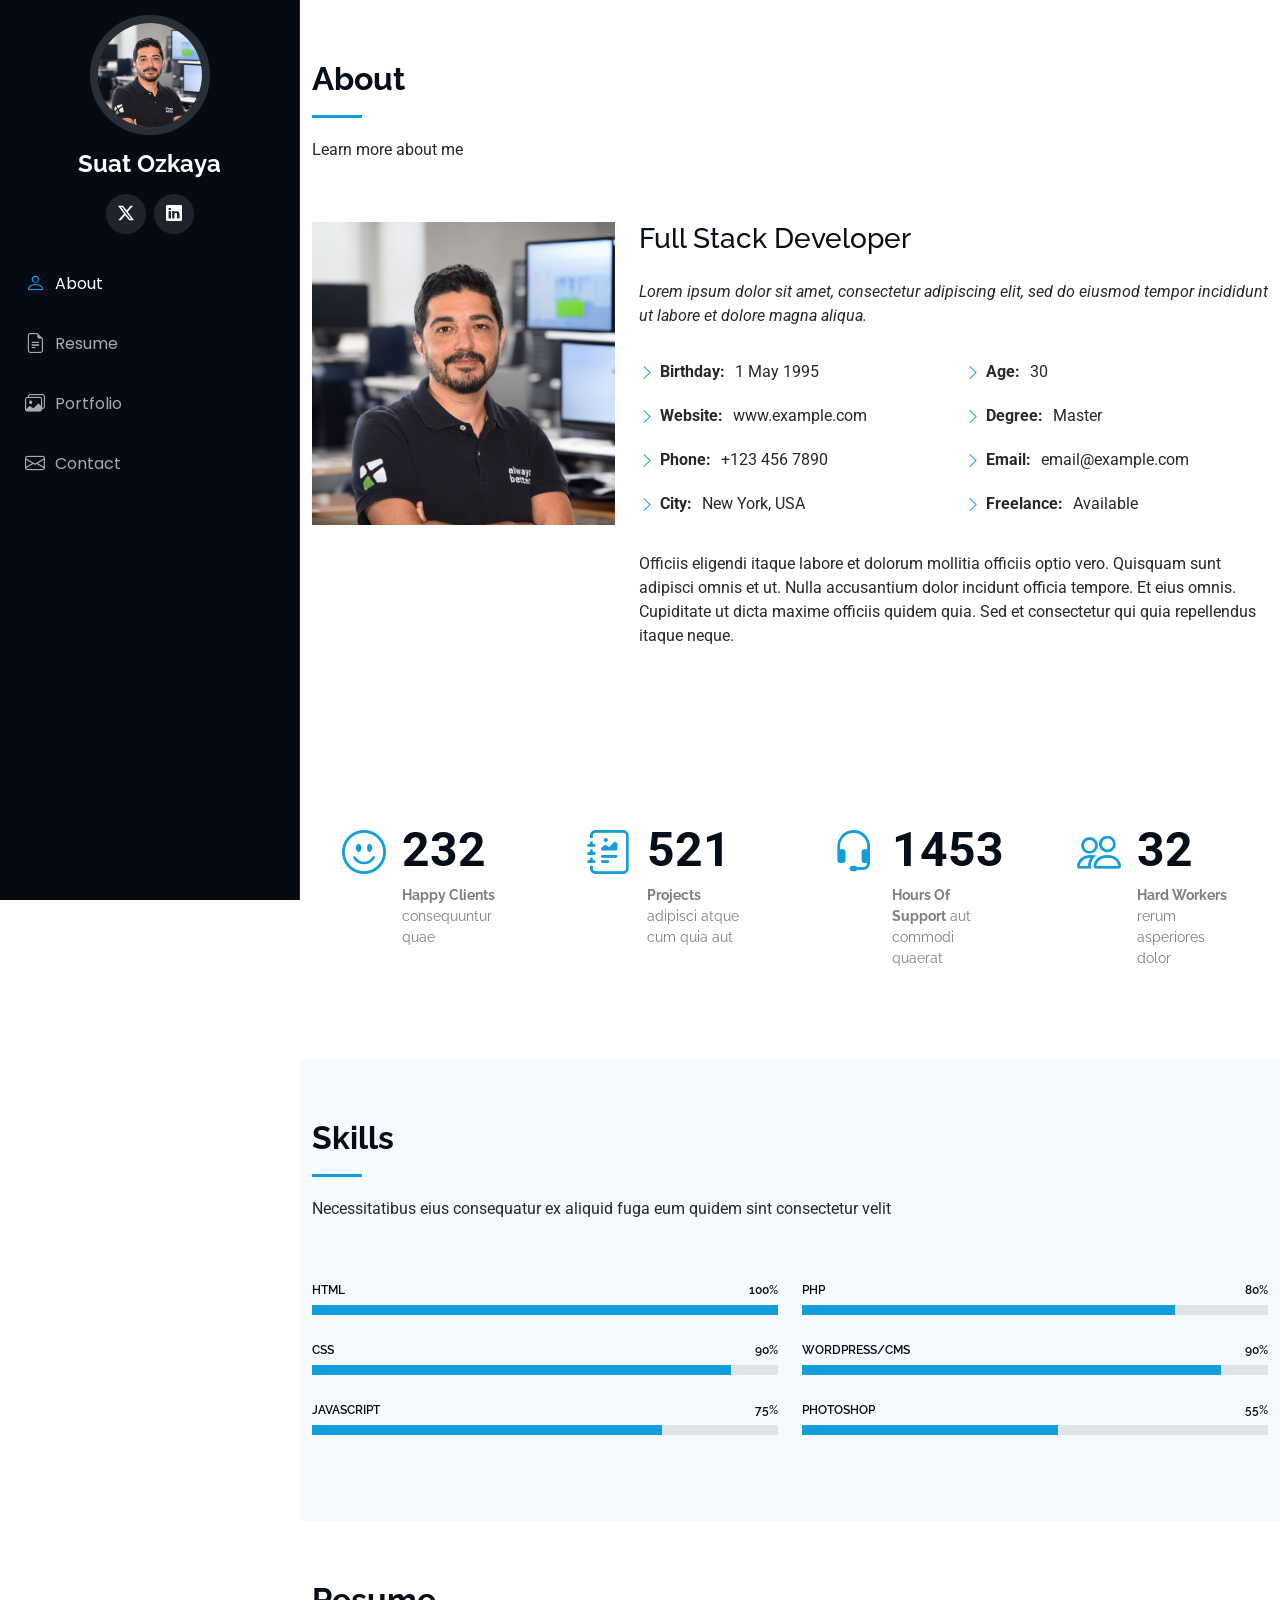
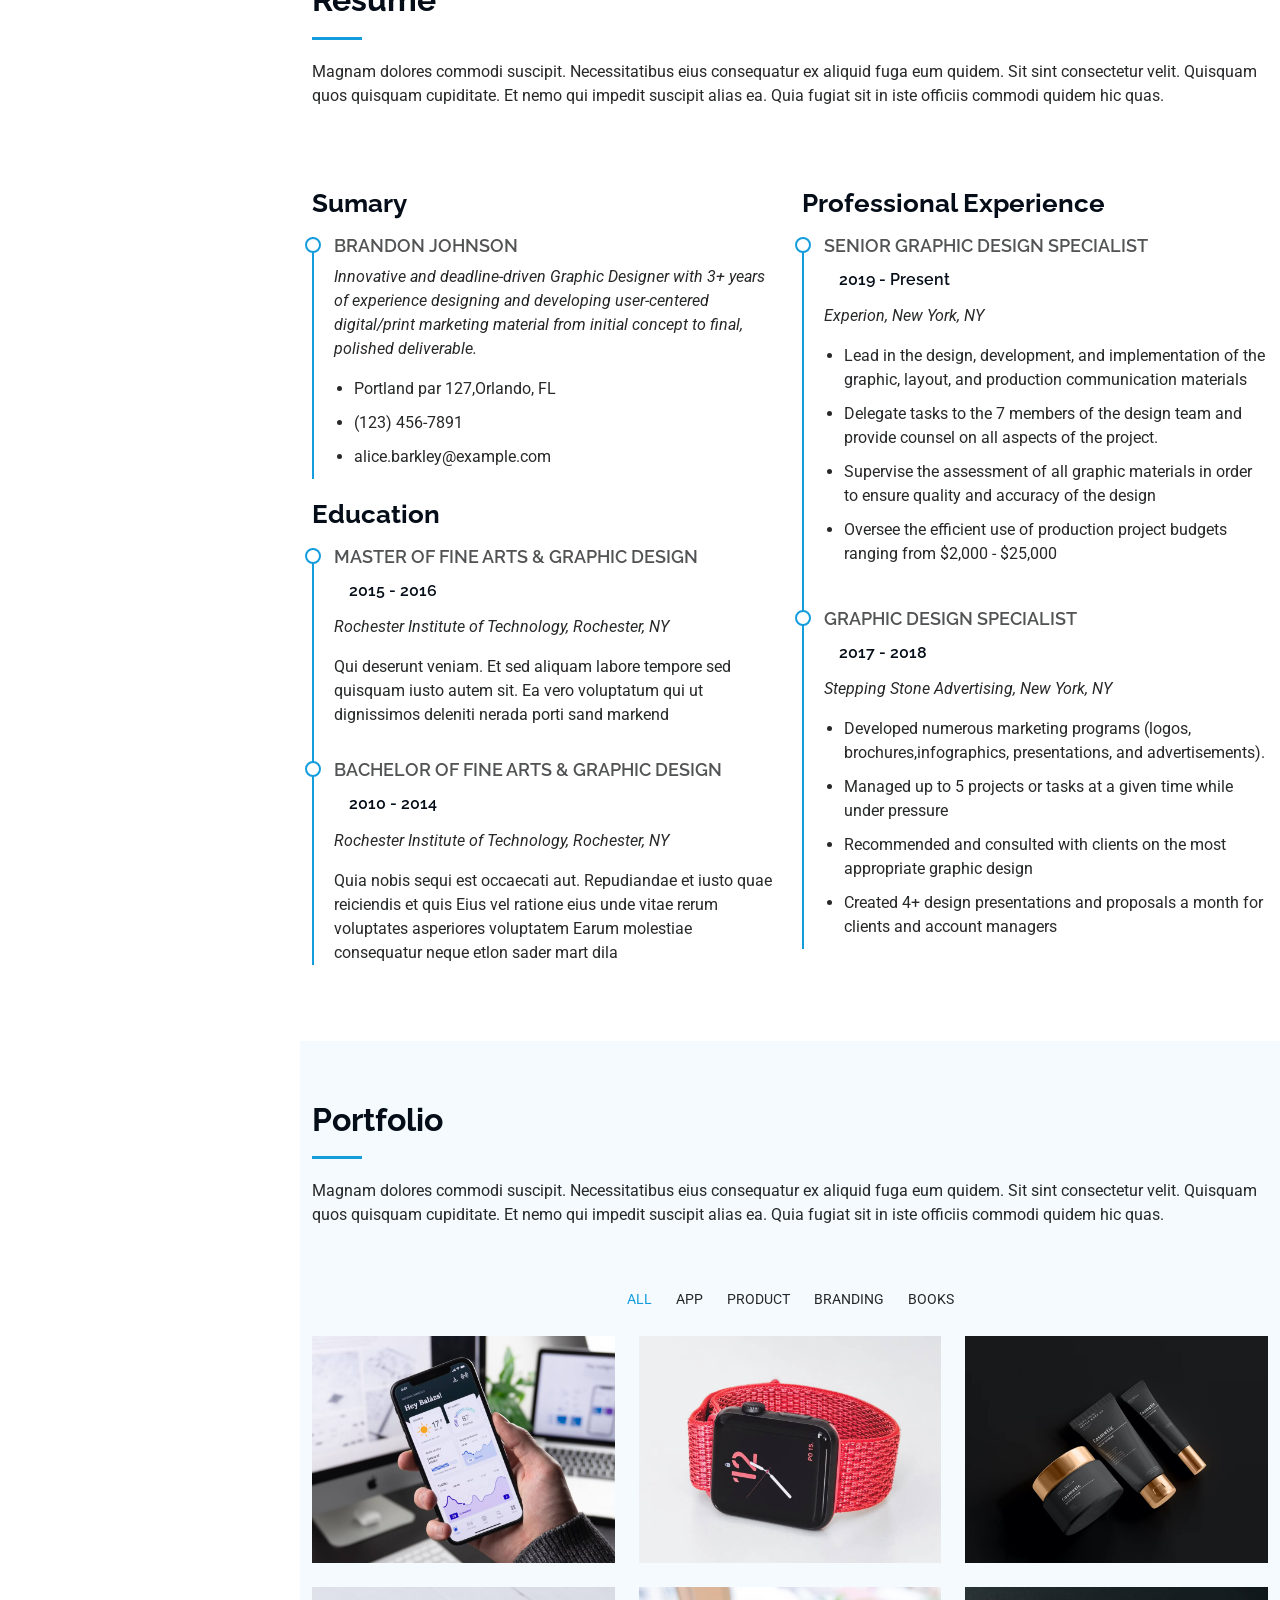
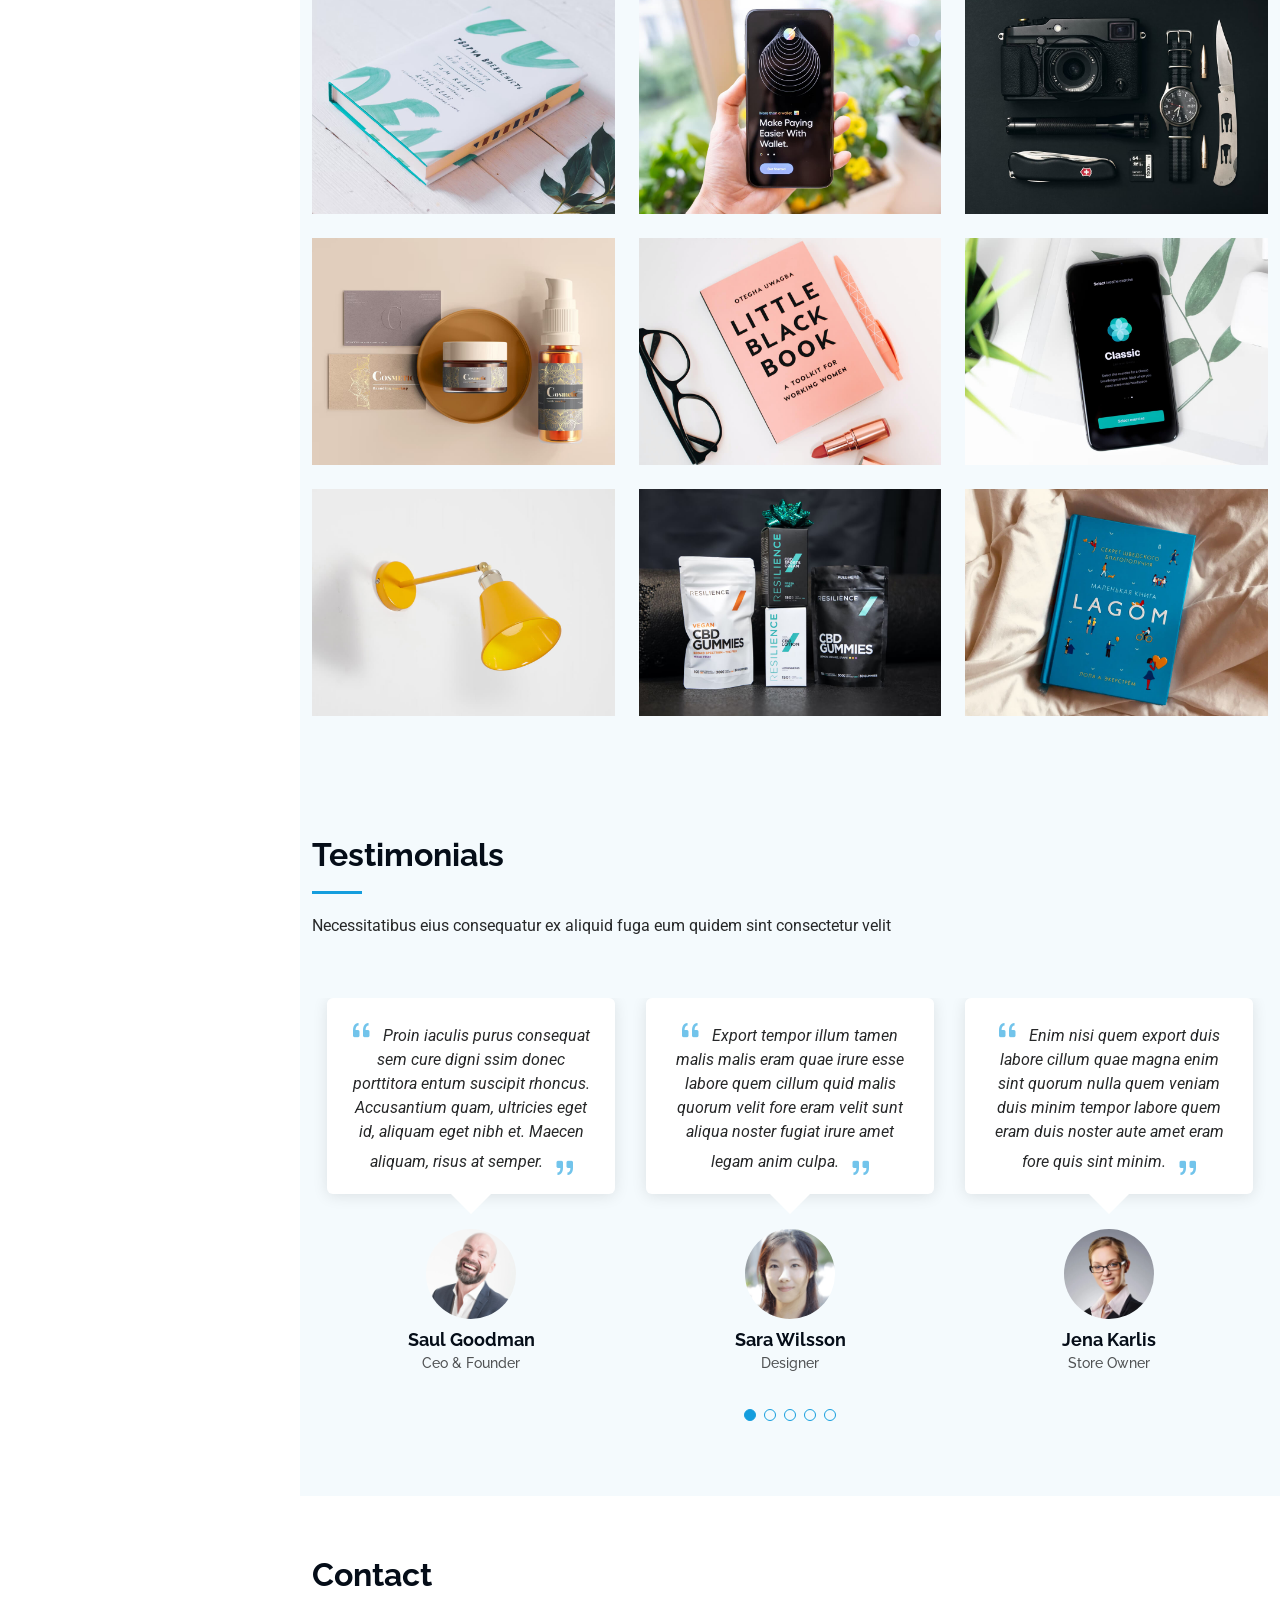
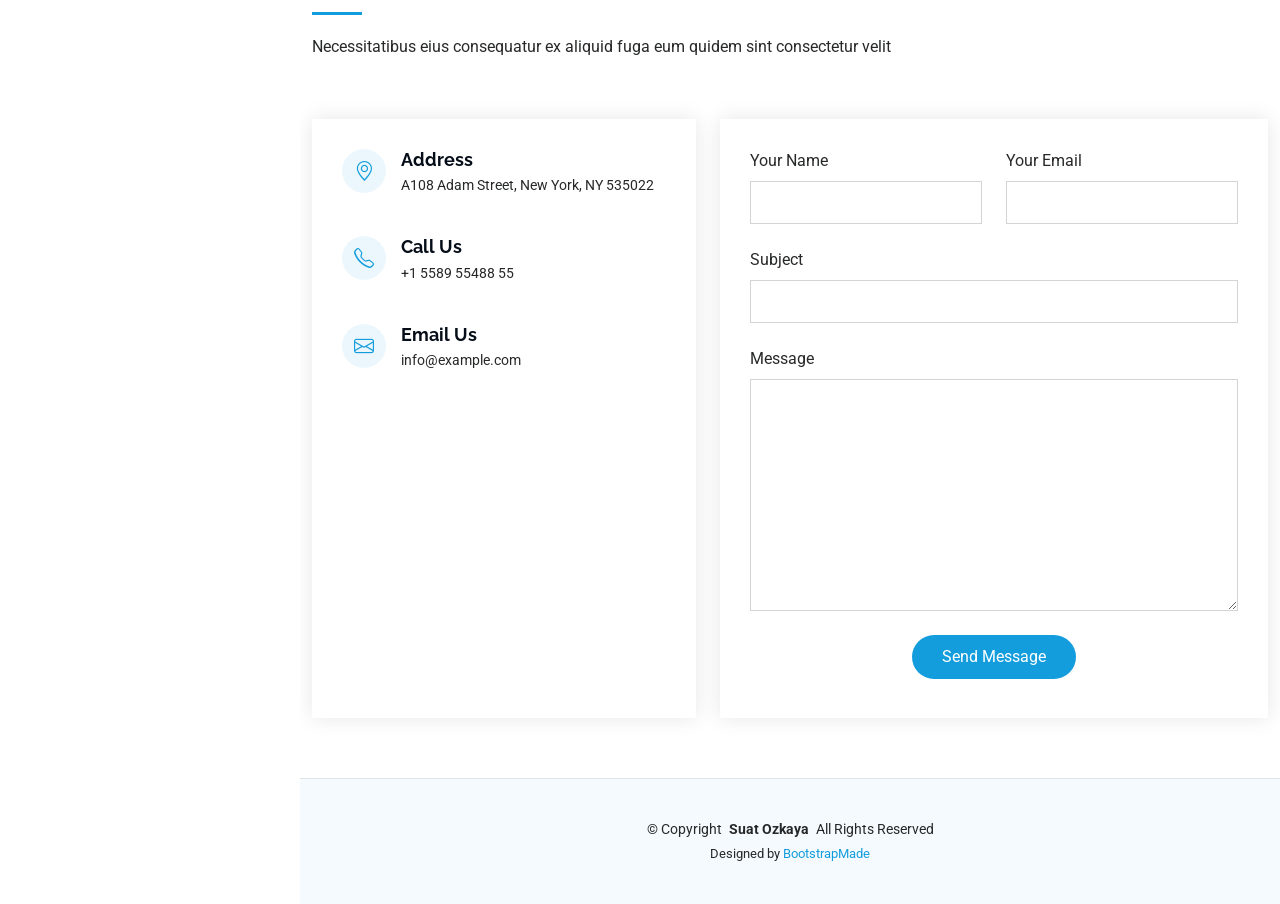
==== commit 38c675de: "Add socialmedia links" ====
--- a/index.html
+++ b/index.html
@@ -50,14 +50,13 @@
     </a>
 
     <div class="social-links text-center">
-      <a href="#" class="twitter"><i class="bi bi-twitter-x"></i></a>
-      <a href="#" class="linkedin"><i class="bi bi-linkedin"></i></a>
+      <a href="https://x.com/suat_tw" class="twitter" target="_blank"><i class="bi bi-twitter-x"></i></a>
+      <a href="https://www.linkedin.com/in/sozkaya/" class="linkedin" target="_blank"><i class="bi bi-linkedin"></i></a>
     </div>
 
     <nav id="navmenu" class="navmenu">
       <ul>
-        <li><a href="#hero" class="active"><i class="bi bi-house navicon"></i>Home</a></li>
-        <li><a href="#about"><i class="bi bi-person navicon"></i> About</a></li>
+        <li><a href="#about" class="active"><i class="bi bi-person navicon"></i> About</a></li>
         <li><a href="#resume"><i class="bi bi-file-earmark-text navicon"></i> Resume</a></li>
         <li><a href="#portfolio"><i class="bi bi-images navicon"></i> Portfolio</a></li>
         <li><a href="#contact"><i class="bi bi-envelope navicon"></i> Contact</a></li>
@@ -67,14 +66,6 @@
   </header>
 
   <main class="main">
-
-    <!-- Hero Section -->
-    <section id="hero" class="hero d-flex flex-column align-items-center justify-content-center">
-      <div class="hero-container text-center" data-aos="fade-in">
-        <h1>Suat Ozkaya</h1>
-        <p>I'm a <span class="typed" data-typed-items="Developer"></span></p>
-      </div>
-    </section>
 
     <!-- About Section -->
     <section id="about" class="about section">
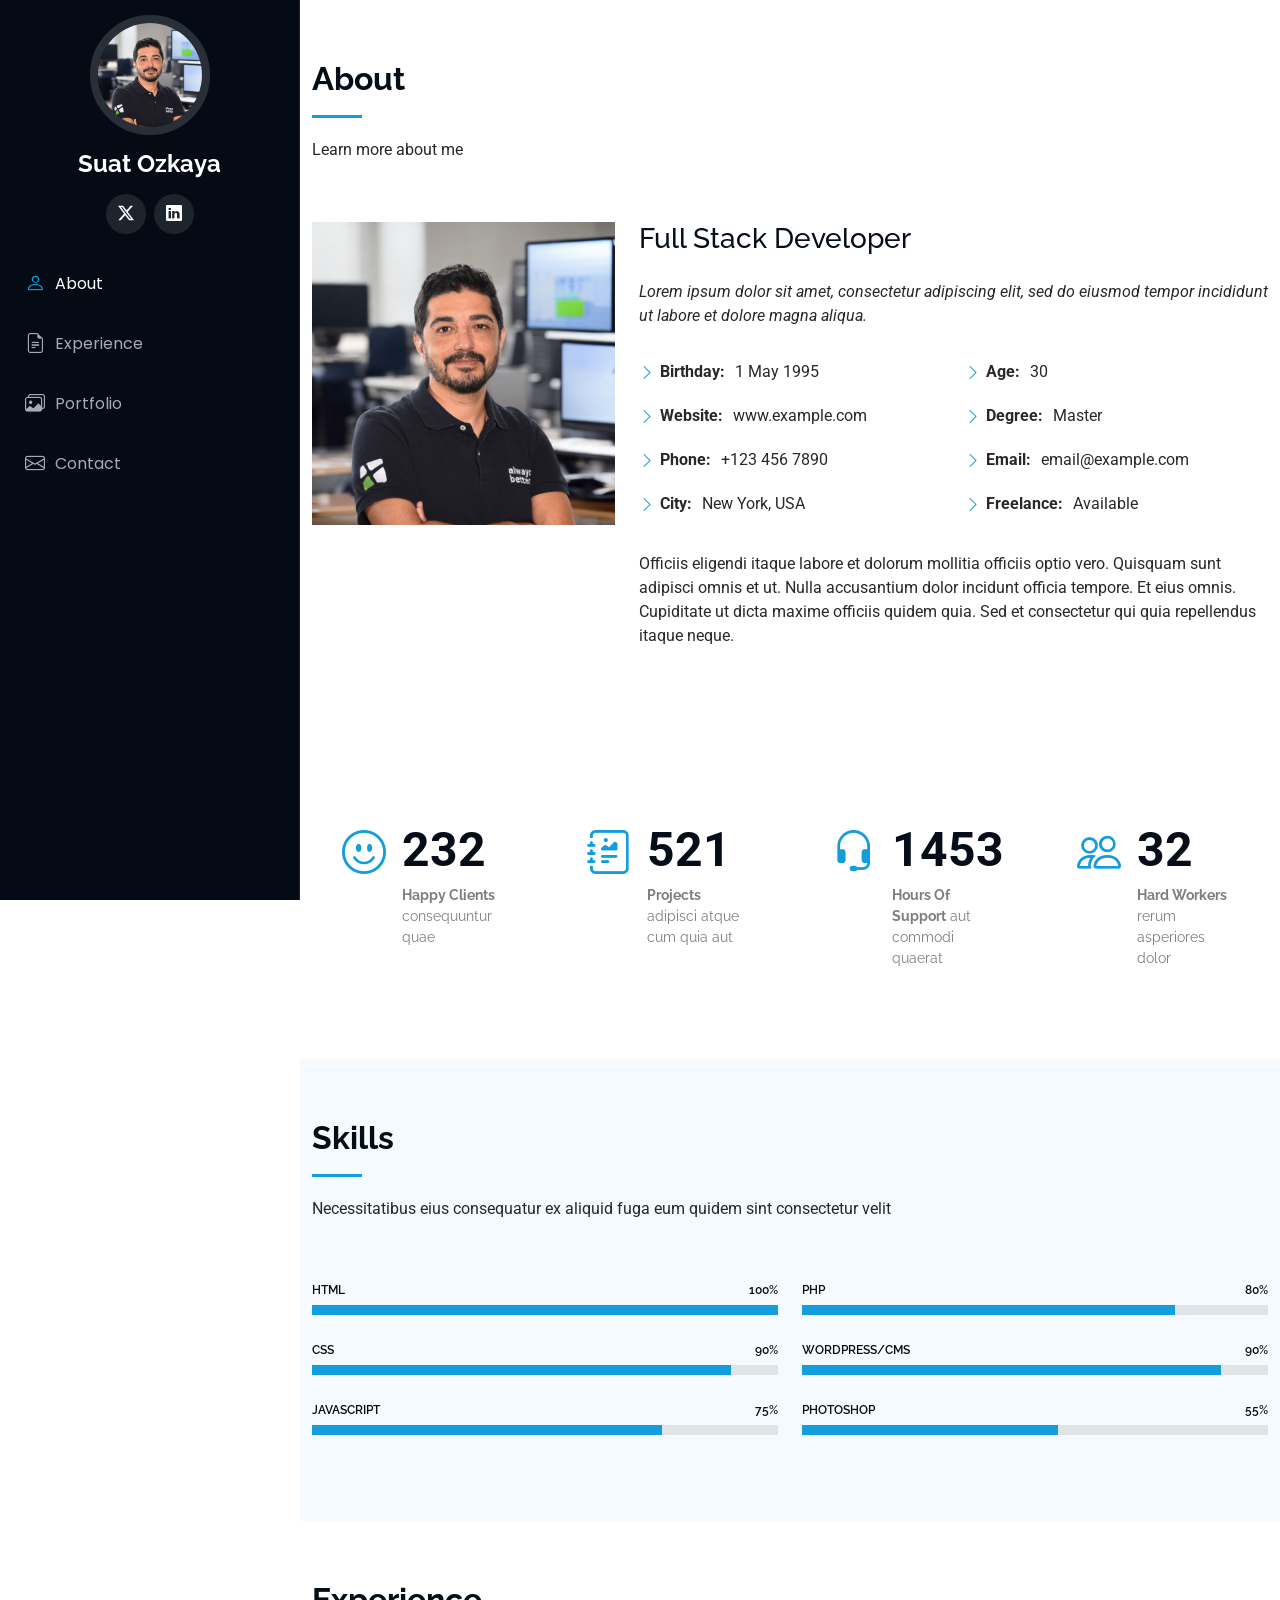
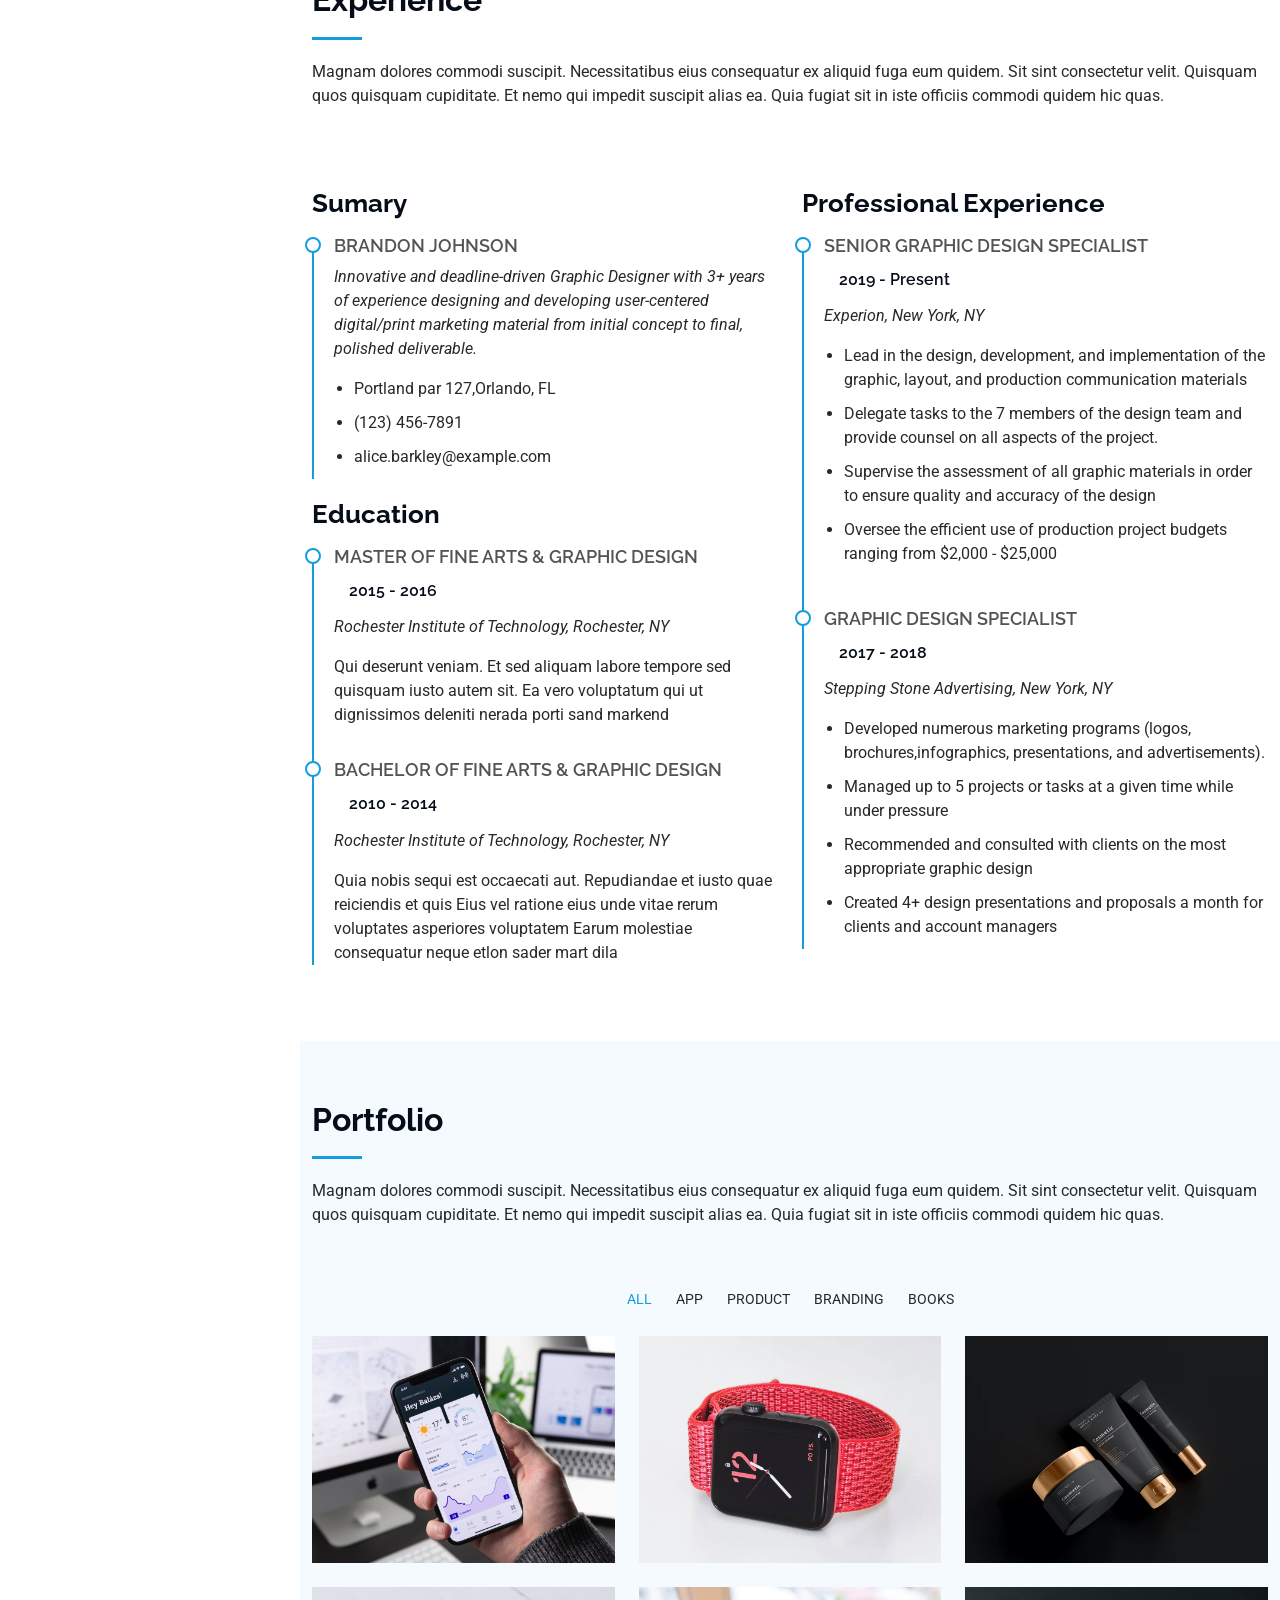
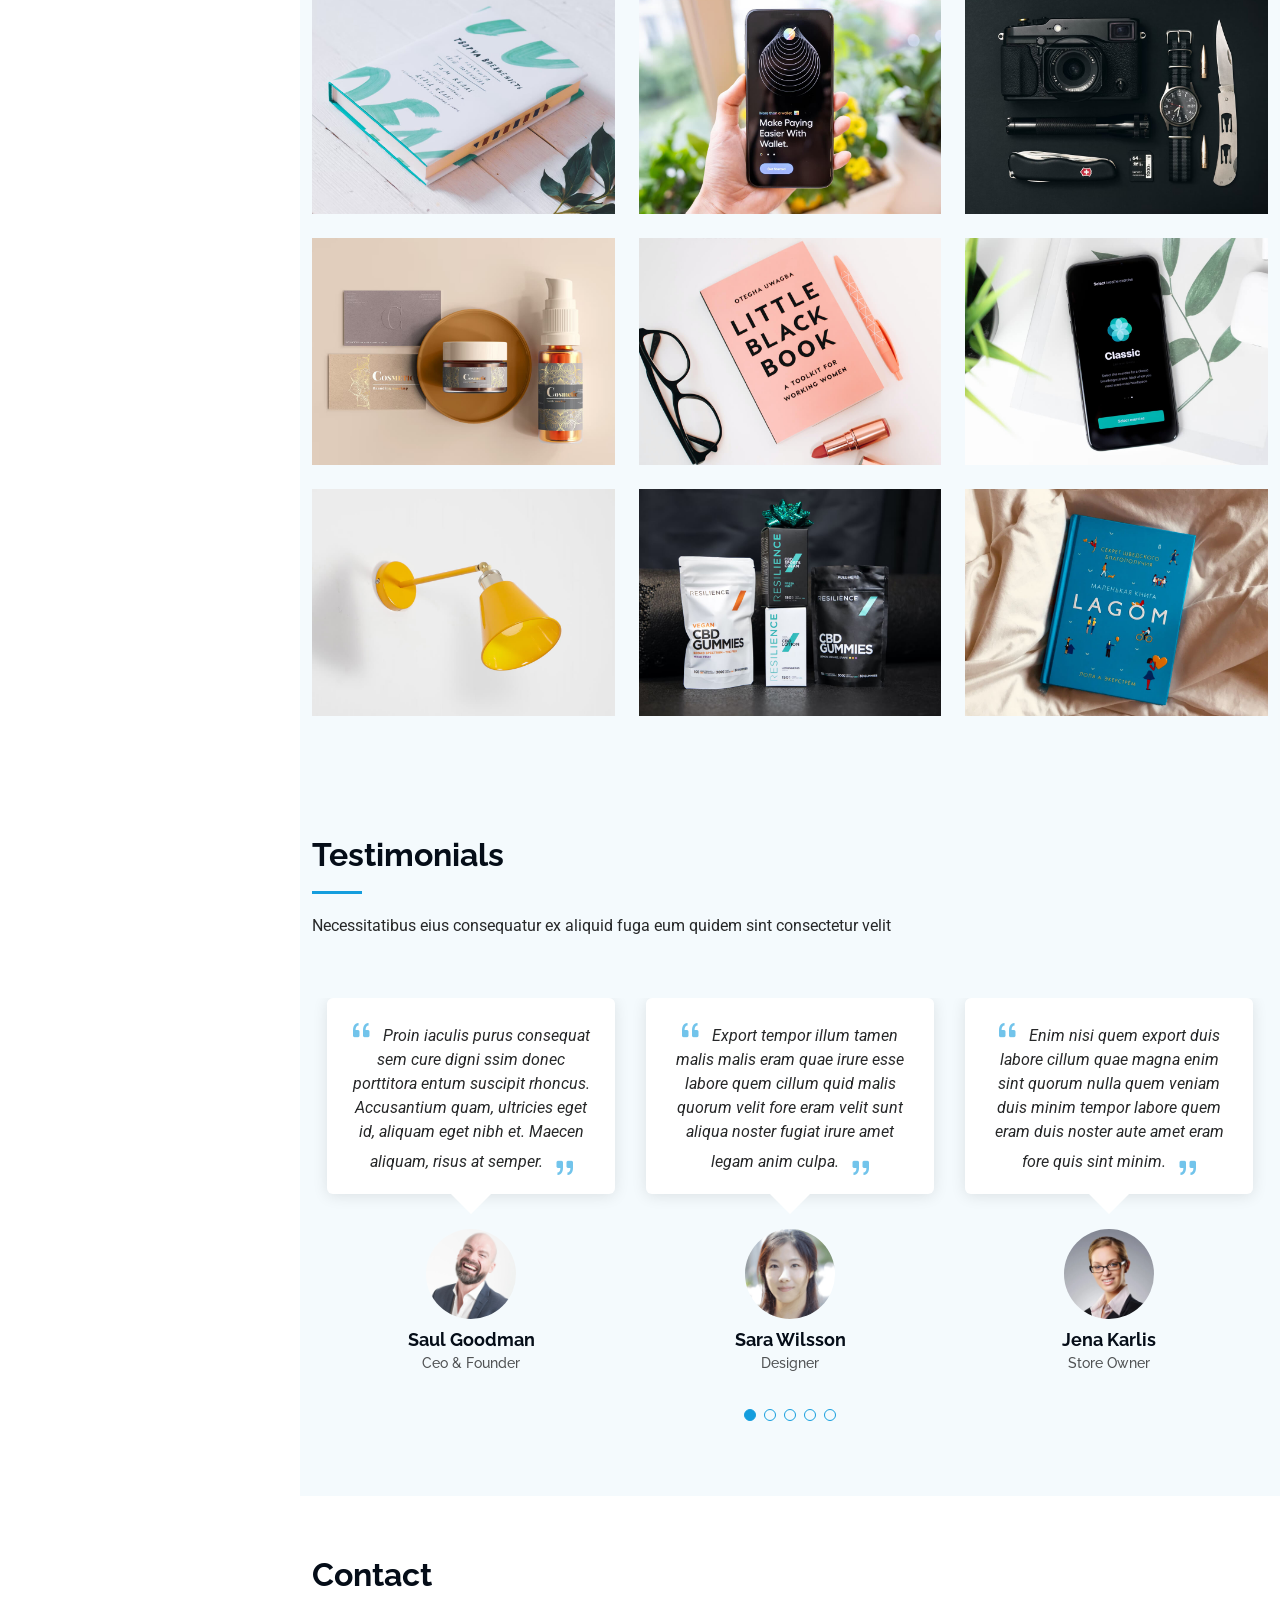
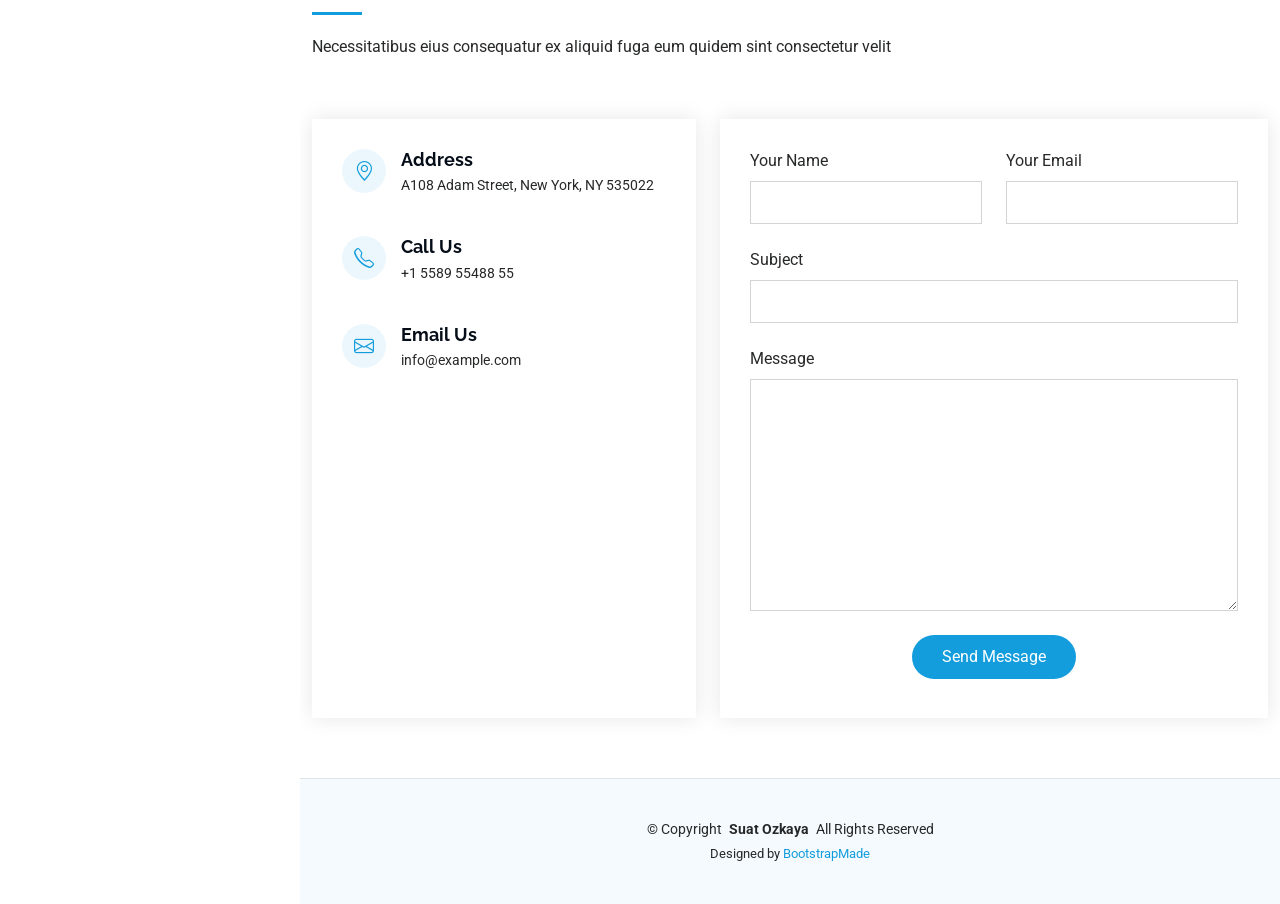
==== commit cf27e0a5: "Remove home section" ====
--- a/index.html
+++ b/index.html
@@ -57,7 +57,7 @@
     <nav id="navmenu" class="navmenu">
       <ul>
         <li><a href="#about" class="active"><i class="bi bi-person navicon"></i> About</a></li>
-        <li><a href="#resume"><i class="bi bi-file-earmark-text navicon"></i> Resume</a></li>
+        <li><a href="#experience"><i class="bi bi-file-earmark-text navicon"></i> Experience</a></li>
         <li><a href="#portfolio"><i class="bi bi-images navicon"></i> Portfolio</a></li>
         <li><a href="#contact"><i class="bi bi-envelope navicon"></i> Contact</a></li>
       </ul>
@@ -227,11 +227,11 @@
     </section><!-- /Skills Section -->
 
     <!-- Resume Section -->
-    <section id="resume" class="resume section">
+    <section id="experience" class="resume section">
 
       <!-- Section Title -->
       <div class="container section-title" data-aos="fade-up">
-        <h2>Resume</h2>
+        <h2>Experience</h2>
         <p>Magnam dolores commodi suscipit. Necessitatibus eius consequatur ex aliquid fuga eum quidem. Sit sint consectetur velit. Quisquam quos quisquam cupiditate. Et nemo qui impedit suscipit alias ea. Quia fugiat sit in iste officiis commodi quidem hic quas.</p>
       </div><!-- End Section Title -->
 
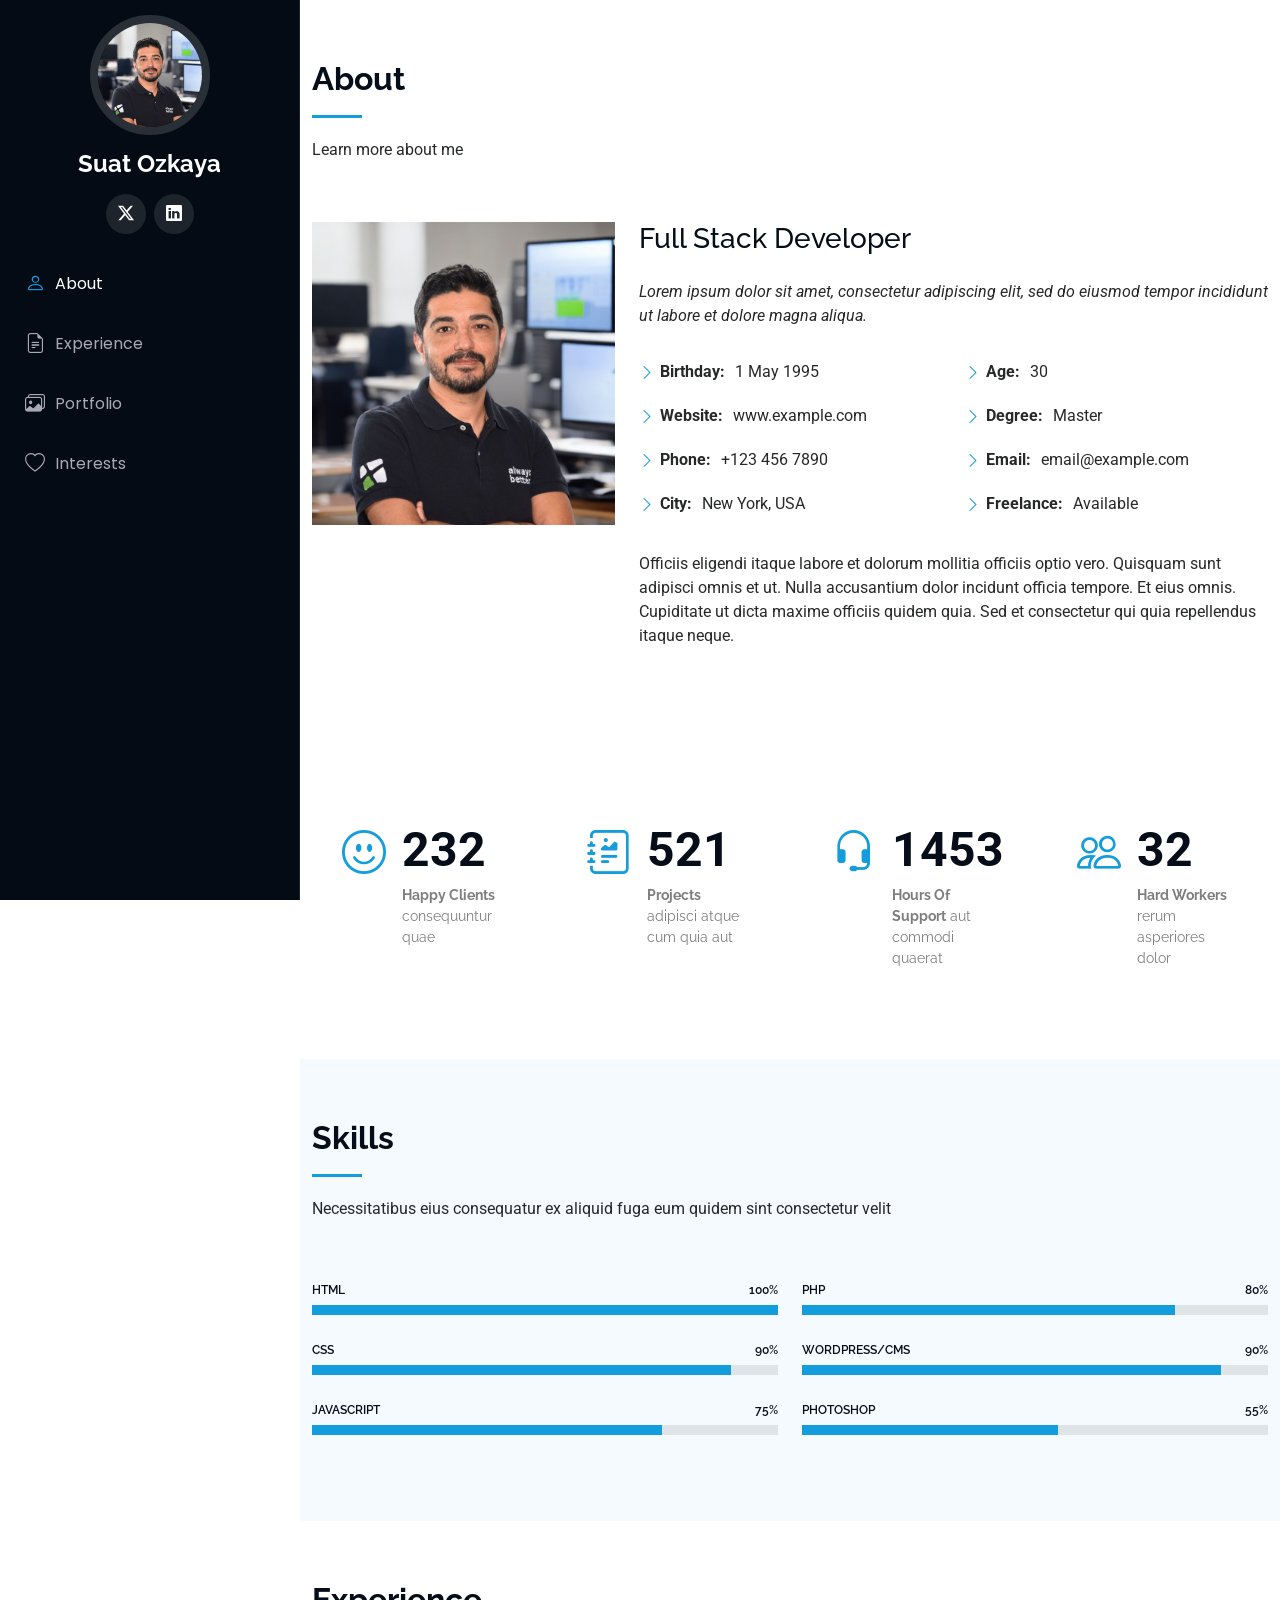
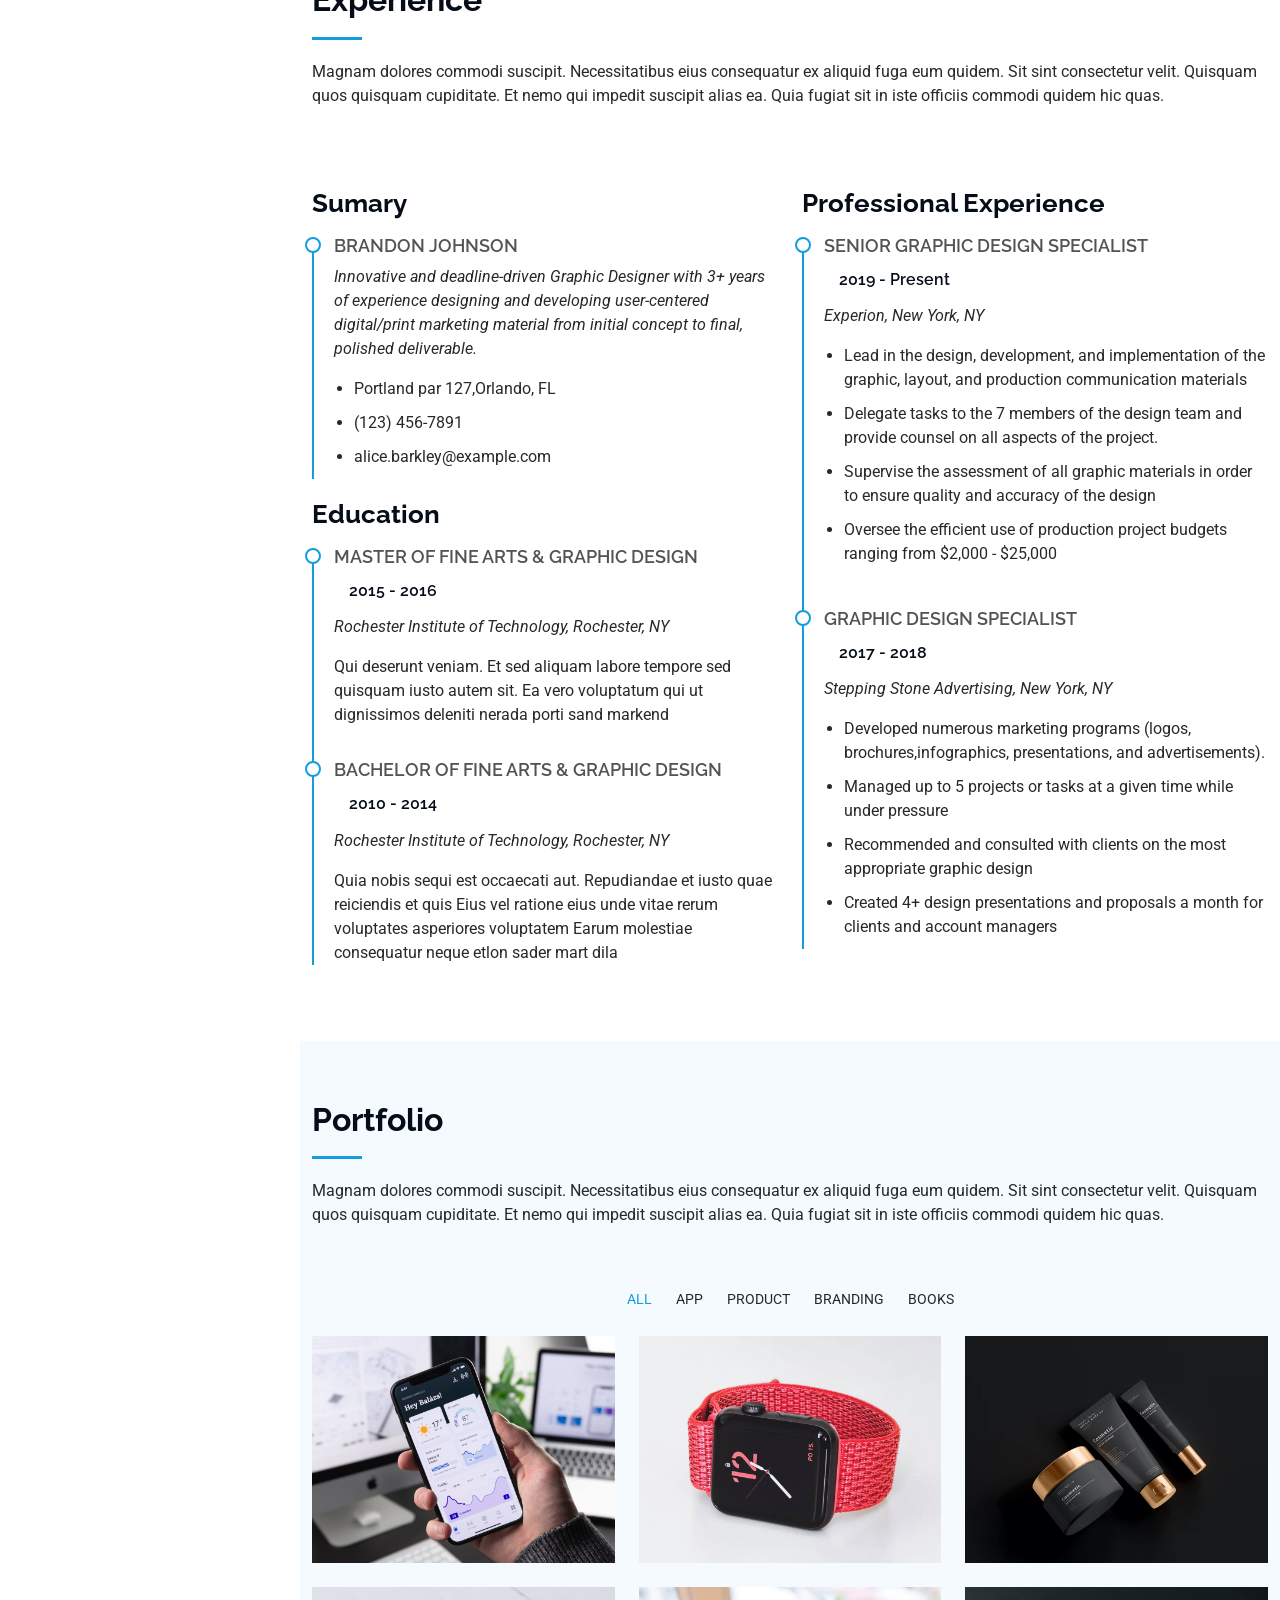
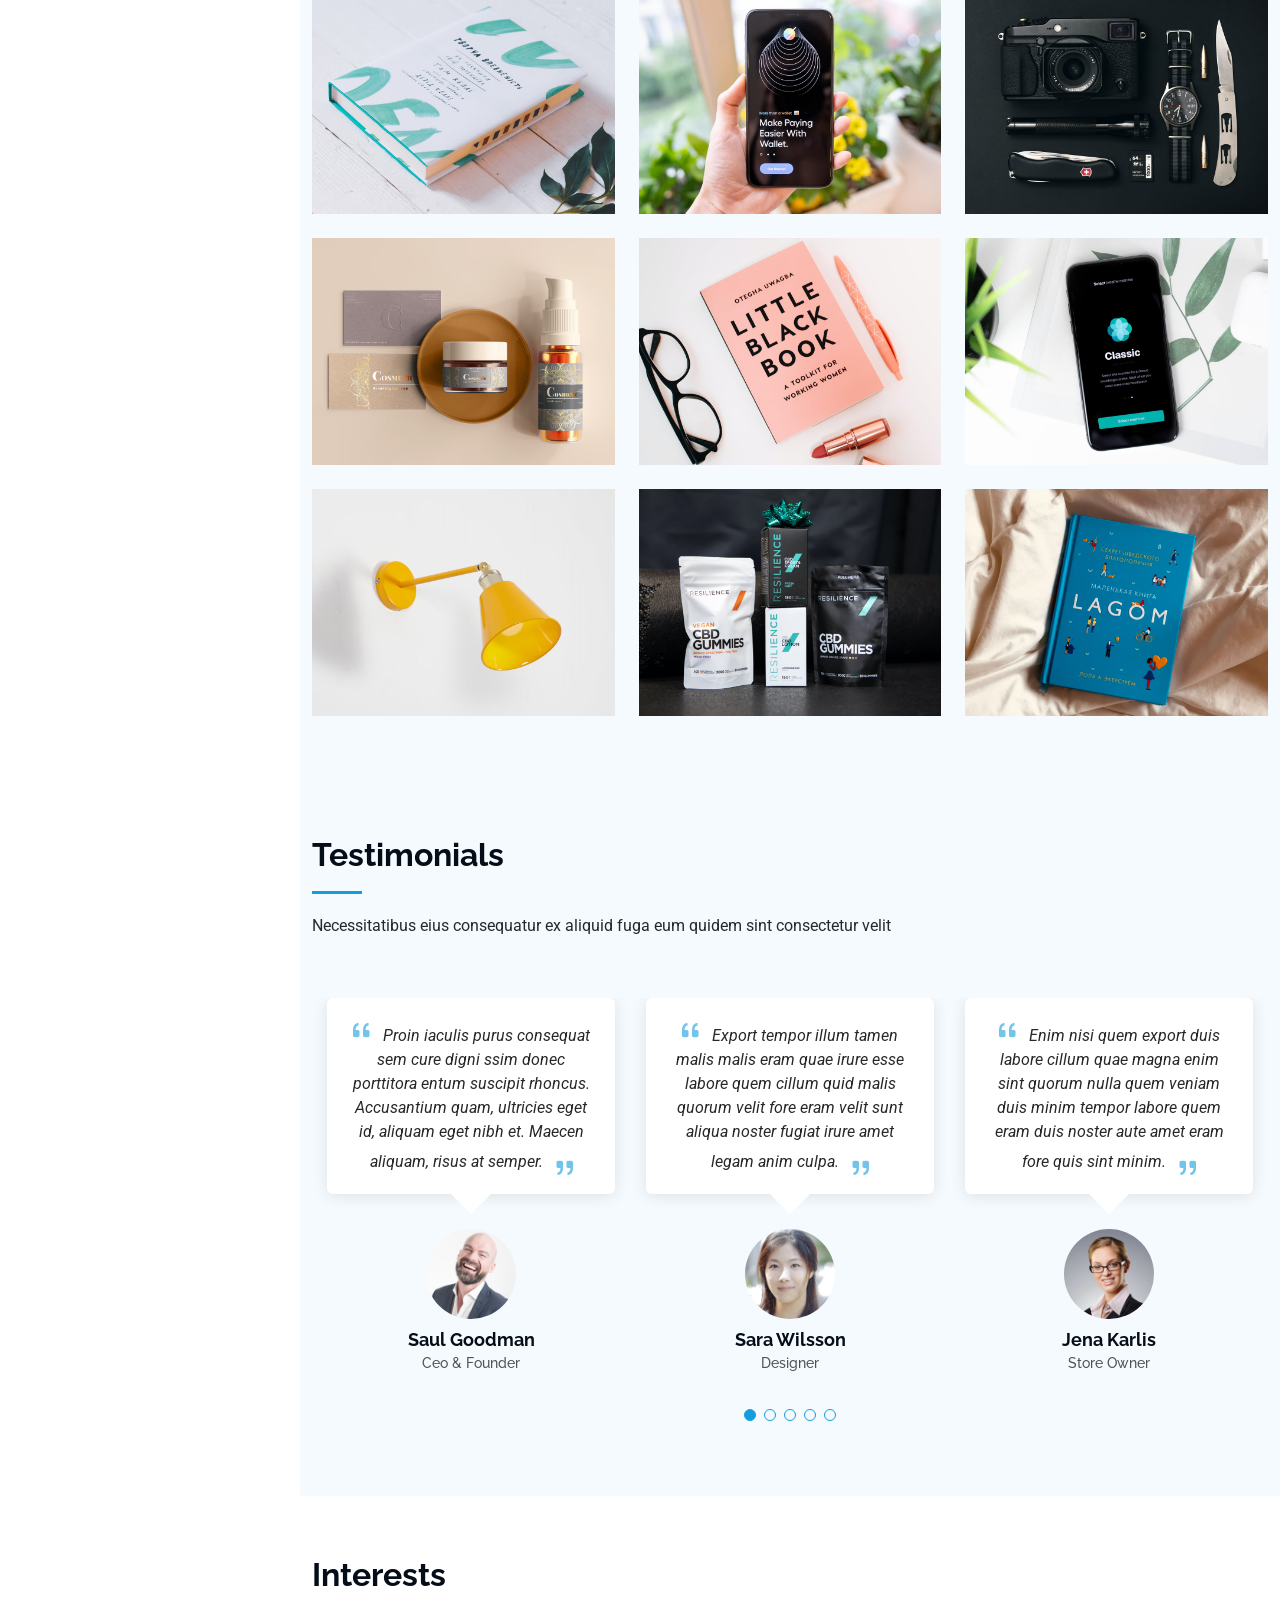
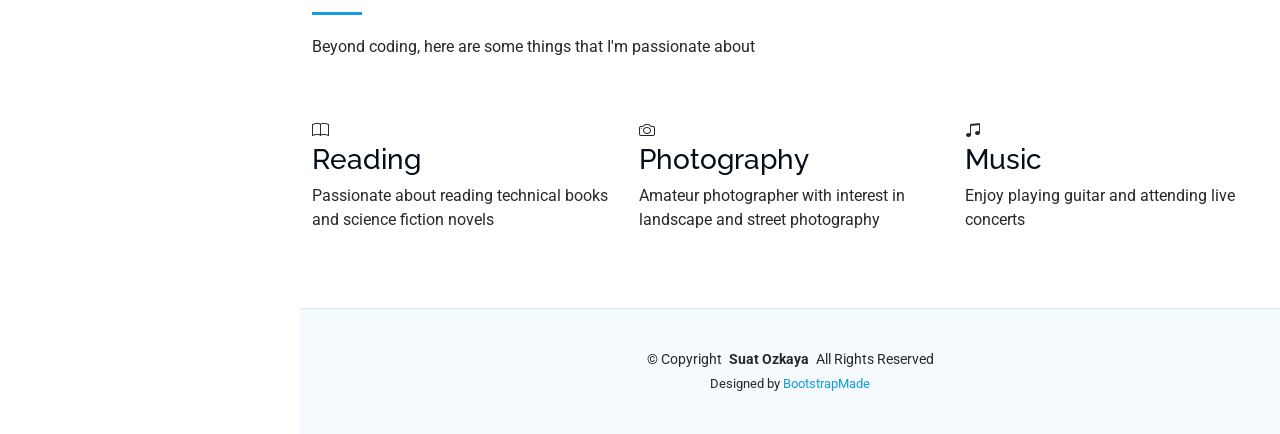
==== commit b0232a0e: "Add Interest section" ====
--- a/index.html
+++ b/index.html
@@ -59,7 +59,7 @@
         <li><a href="#about" class="active"><i class="bi bi-person navicon"></i> About</a></li>
         <li><a href="#experience"><i class="bi bi-file-earmark-text navicon"></i> Experience</a></li>
         <li><a href="#portfolio"><i class="bi bi-images navicon"></i> Portfolio</a></li>
-        <li><a href="#contact"><i class="bi bi-envelope navicon"></i> Contact</a></li>
+        <li><a href="#interests"><i class="bi bi-heart navicon"></i> Interests</a></li>
       </ul>
     </nav>
 
@@ -590,91 +590,43 @@
 
     </section><!-- /Testimonials Section -->
 
-    <!-- Contact Section -->
-    <section id="contact" class="contact section">
-
+    <!-- Interests Section -->
+    <section id="interests" class="interests section">
       <!-- Section Title -->
       <div class="container section-title" data-aos="fade-up">
-        <h2>Contact</h2>
-        <p>Necessitatibus eius consequatur ex aliquid fuga eum quidem sint consectetur velit</p>
-      </div><!-- End Section Title -->
+        <h2>Interests</h2>
+        <p>Beyond coding, here are some things that I'm passionate about</p>
+      </div>
 
       <div class="container" data-aos="fade-up" data-aos-delay="100">
-
         <div class="row gy-4">
-
-          <div class="col-lg-5">
-
-            <div class="info-wrap">
-              <div class="info-item d-flex" data-aos="fade-up" data-aos-delay="200">
-                <i class="bi bi-geo-alt flex-shrink-0"></i>
-                <div>
-                  <h3>Address</h3>
-                  <p>A108 Adam Street, New York, NY 535022</p>
-                </div>
-              </div><!-- End Info Item -->
-
-              <div class="info-item d-flex" data-aos="fade-up" data-aos-delay="300">
-                <i class="bi bi-telephone flex-shrink-0"></i>
-                <div>
-                  <h3>Call Us</h3>
-                  <p>+1 5589 55488 55</p>
-                </div>
-              </div><!-- End Info Item -->
-
-              <div class="info-item d-flex" data-aos="fade-up" data-aos-delay="400">
-                <i class="bi bi-envelope flex-shrink-0"></i>
-                <div>
-                  <h3>Email Us</h3>
-                  <p>info@example.com</p>
-                </div>
-              </div><!-- End Info Item -->
-
-              <iframe src="https://www.google.com/maps/embed?pb=!1m14!1m8!1m3!1d48389.78314118045!2d-74.006138!3d40.710059!3m2!1i1024!2i768!4f13.1!3m3!1m2!1s0x89c25a22a3bda30d%3A0xb89d1fe6bc499443!2sDowntown%20Conference%20Center!5e0!3m2!1sen!2sus!4v1676961268712!5m2!1sen!2sus" frameborder="0" style="border:0; width: 100%; height: 270px;" allowfullscreen="" loading="lazy" referrerpolicy="no-referrer-when-downgrade"></iframe>
-            </div>
-          </div>
-
-          <div class="col-lg-7">
-            <form action="forms/contact.php" method="post" class="php-email-form" data-aos="fade-up" data-aos-delay="200">
-              <div class="row gy-4">
-
-                <div class="col-md-6">
-                  <label for="name-field" class="pb-2">Your Name</label>
-                  <input type="text" name="name" id="name-field" class="form-control" required="">
-                </div>
-
-                <div class="col-md-6">
-                  <label for="email-field" class="pb-2">Your Email</label>
-                  <input type="email" class="form-control" name="email" id="email-field" required="">
-                </div>
-
-                <div class="col-md-12">
-                  <label for="subject-field" class="pb-2">Subject</label>
-                  <input type="text" class="form-control" name="subject" id="subject-field" required="">
-                </div>
-
-                <div class="col-md-12">
-                  <label for="message-field" class="pb-2">Message</label>
-                  <textarea class="form-control" name="message" rows="10" id="message-field" required=""></textarea>
-                </div>
-
-                <div class="col-md-12 text-center">
-                  <div class="loading">Loading</div>
-                  <div class="error-message"></div>
-                  <div class="sent-message">Your message has been sent. Thank you!</div>
-
-                  <button type="submit">Send Message</button>
-                </div>
-
-              </div>
-            </form>
-          </div><!-- End Contact Form -->
-
-        </div>
-
-      </div>
-
-    </section><!-- /Contact Section -->
+          <div class="col-lg-4 col-md-6">
+            <div class="interests-item">
+              <i class="bi bi-book"></i>
+              <h3>Reading</h3>
+              <p>Passionate about reading technical books and science fiction novels</p>
+            </div>
+          </div>
+
+          <div class="col-lg-4 col-md-6">
+            <div class="interests-item">
+              <i class="bi bi-camera"></i>
+              <h3>Photography</h3>
+              <p>Amateur photographer with interest in landscape and street photography</p>
+            </div>
+          </div>
+
+          <div class="col-lg-4 col-md-6">
+            <div class="interests-item">
+              <i class="bi bi-music-note-beamed"></i>
+              <h3>Music</h3>
+              <p>Enjoy playing guitar and attending live concerts</p>
+            </div>
+          </div>
+
+        </div>
+      </div>
+    </section>
 
   </main>
 
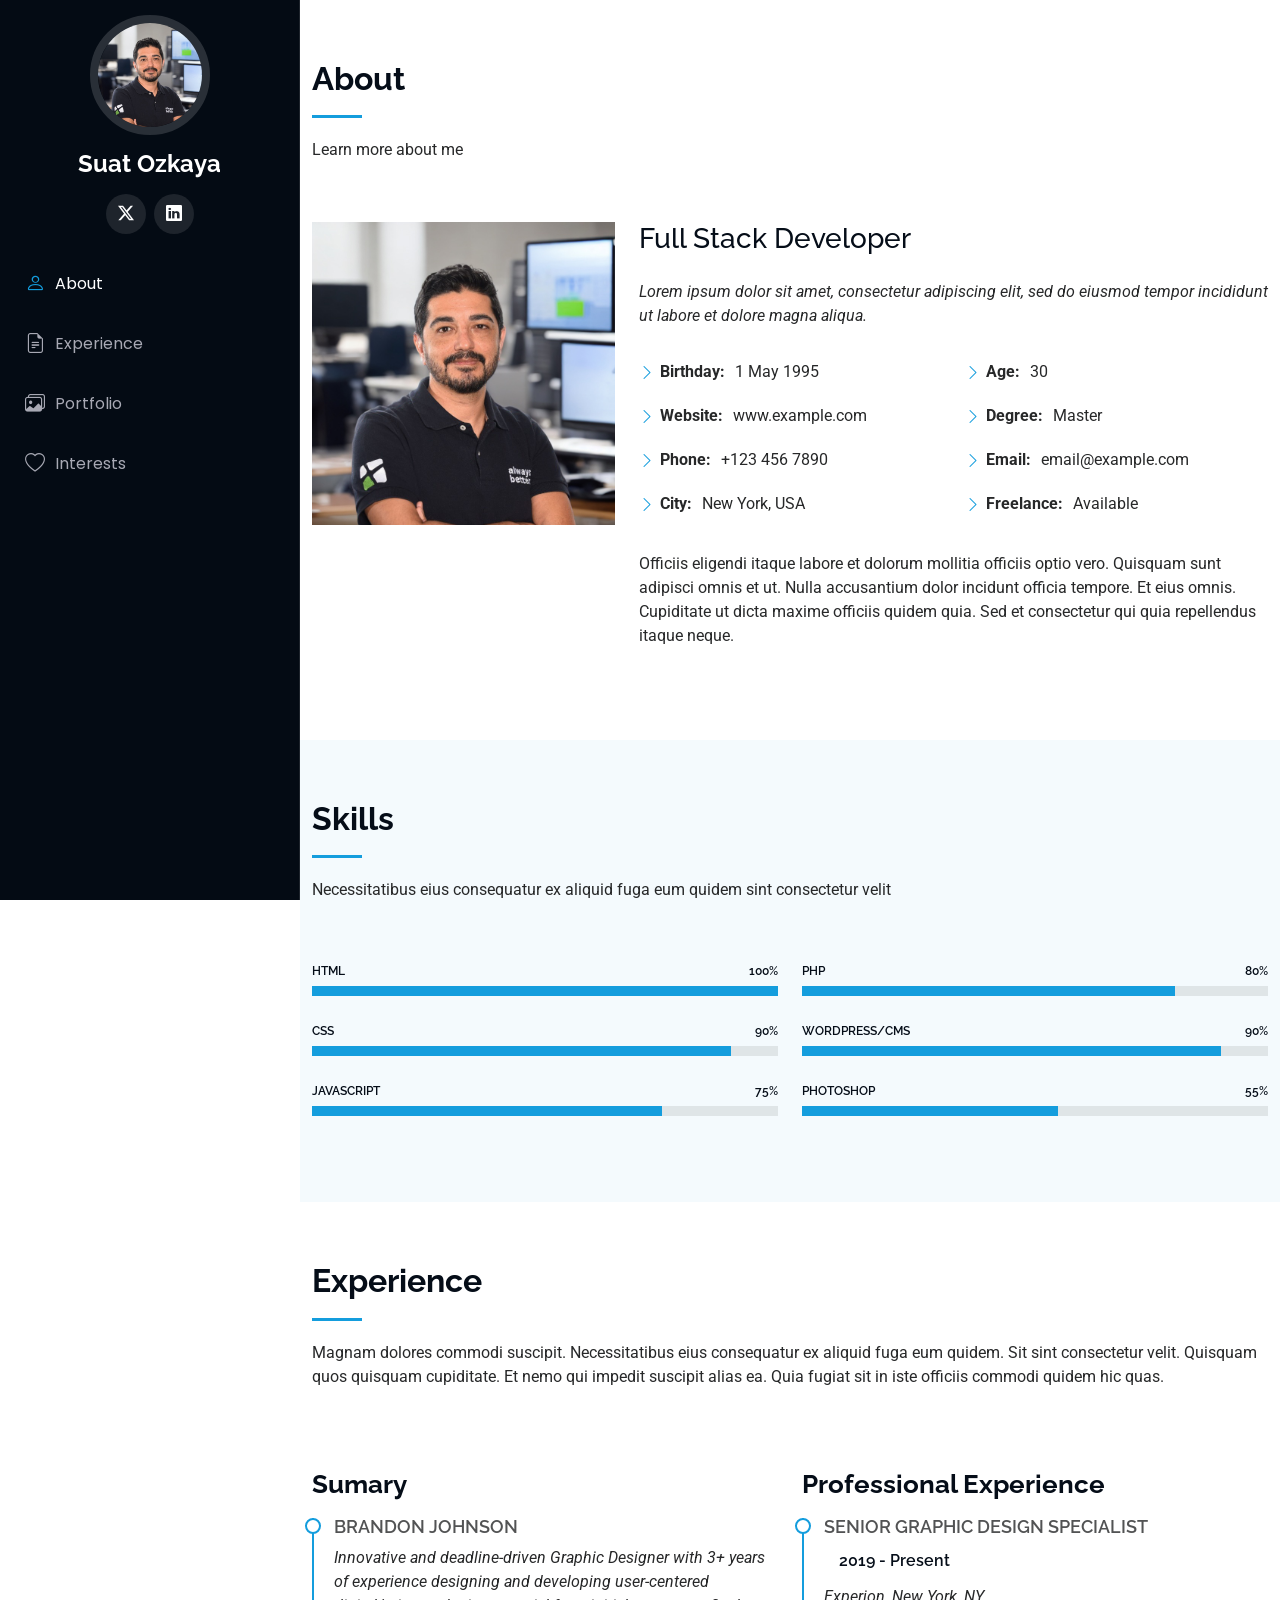
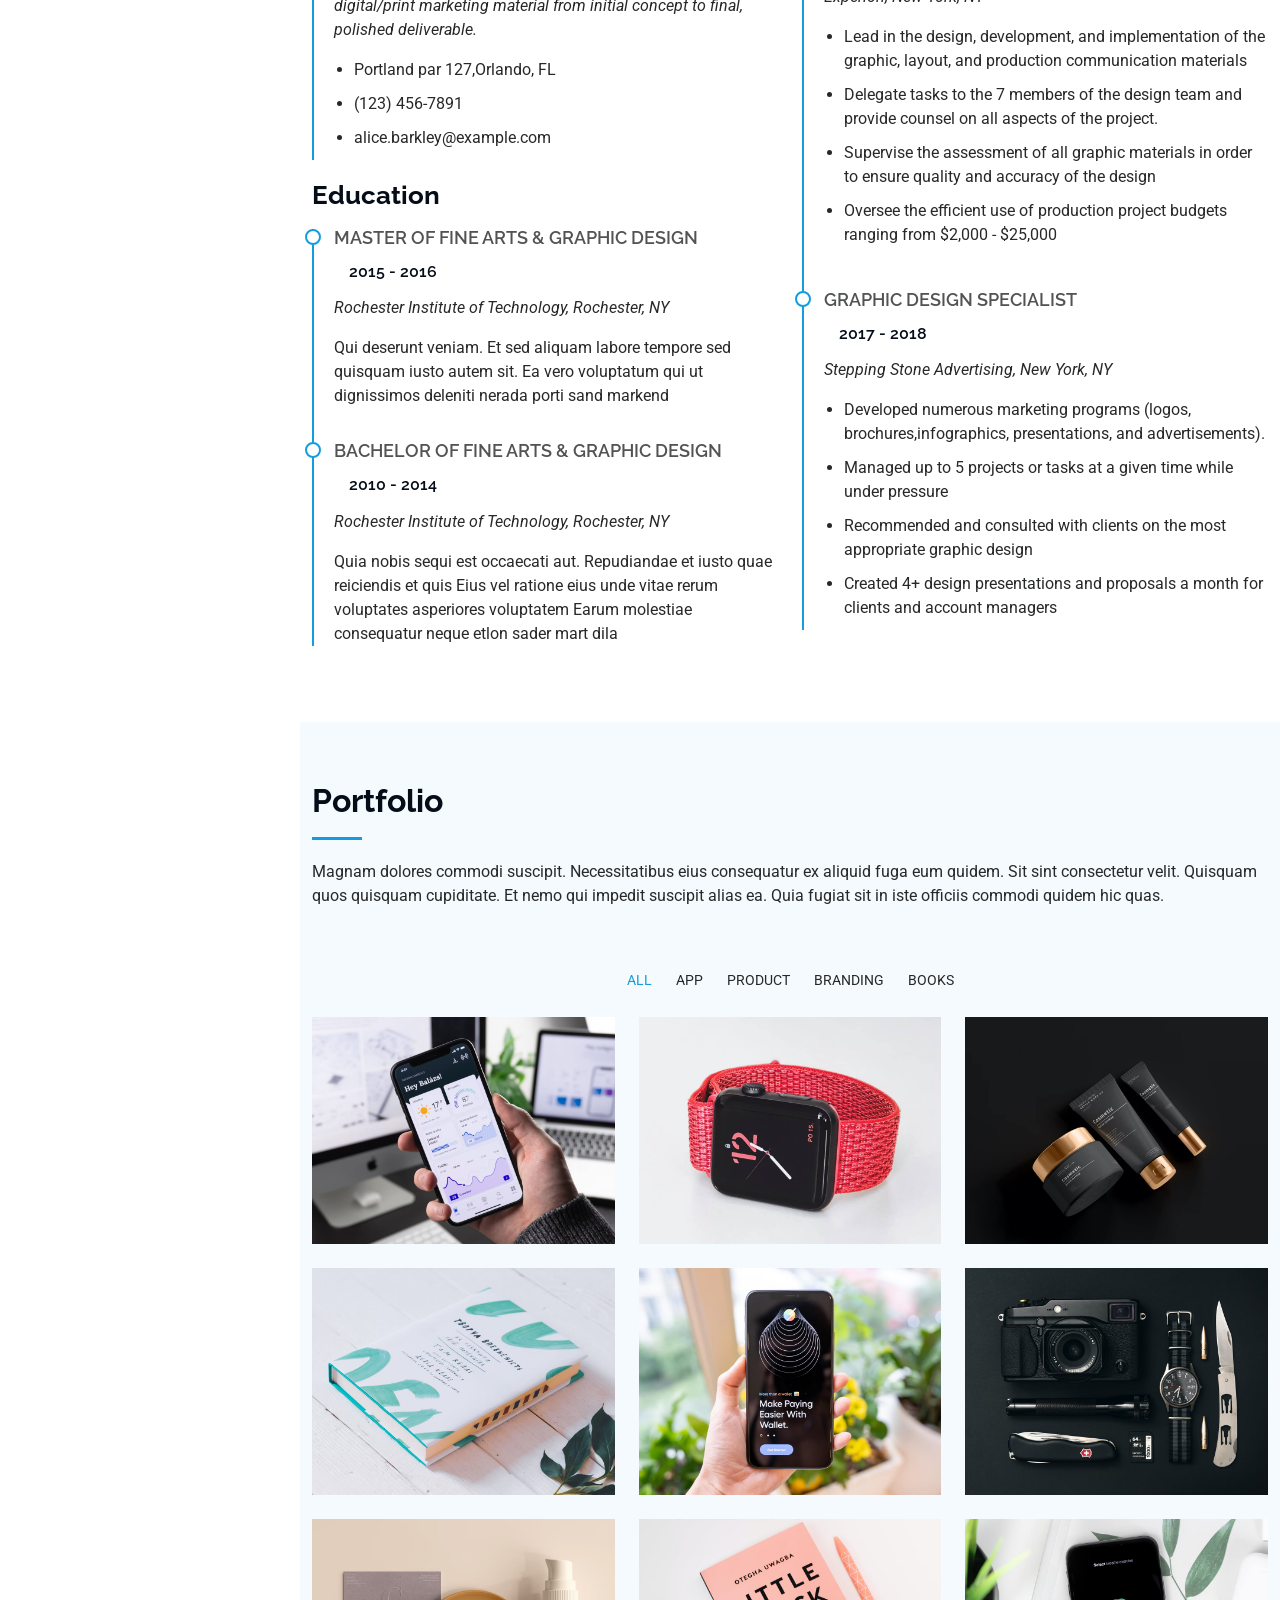
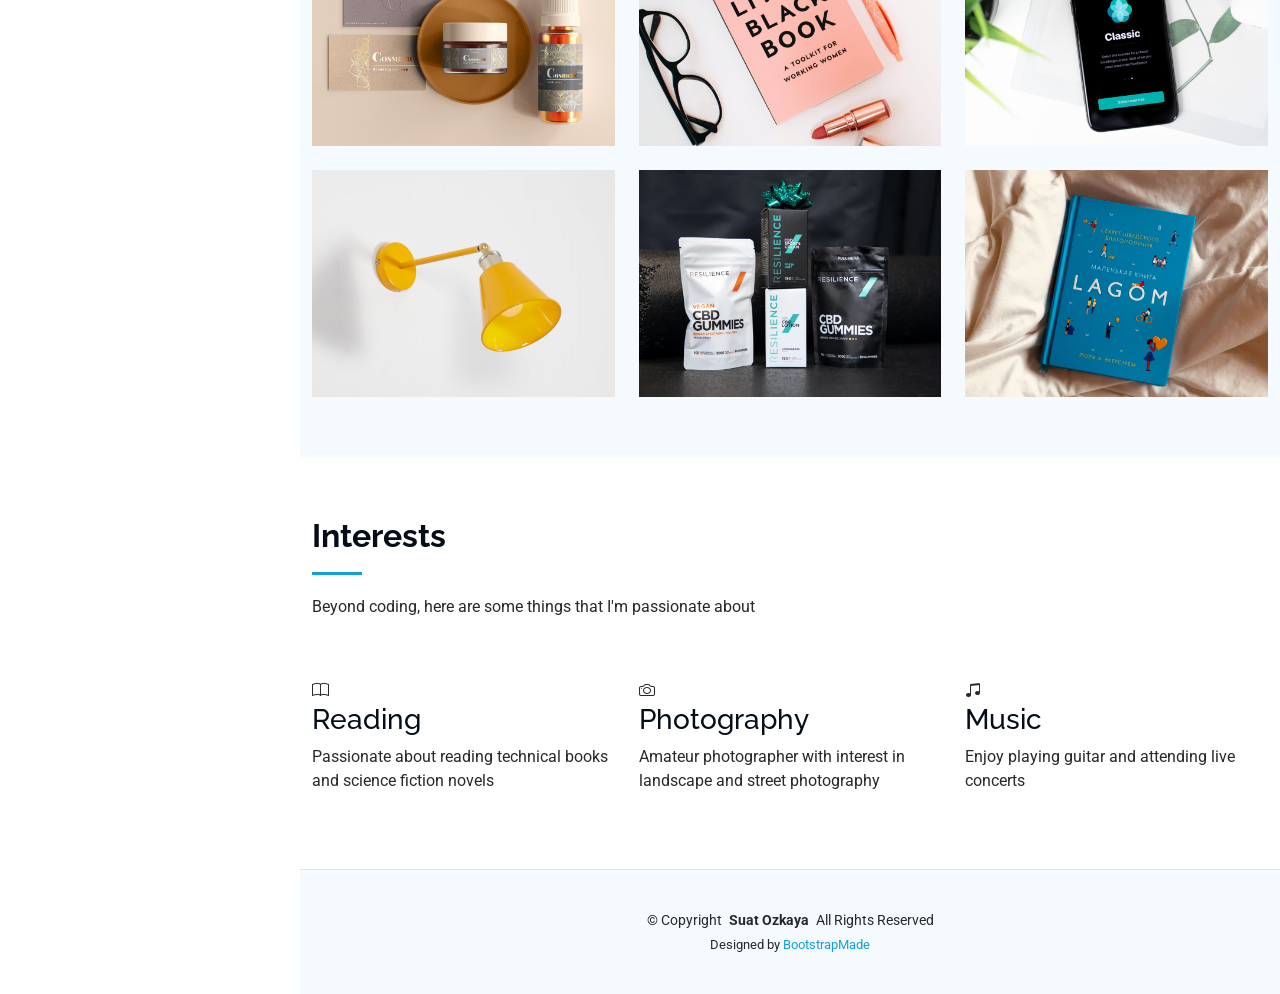
==== commit 0910d254: "Remove section" ====
--- a/index.html
+++ b/index.html
@@ -112,51 +112,6 @@
       </div>
     </section>
 
-    <!-- Stats Section -->
-    <section id="stats" class="stats section">
-
-      <div class="container" data-aos="fade-up" data-aos-delay="100">
-
-        <div class="row gy-4">
-
-          <div class="col-lg-3 col-md-6">
-            <div class="stats-item">
-              <i class="bi bi-emoji-smile"></i>
-              <span data-purecounter-start="0" data-purecounter-end="232" data-purecounter-duration="1" class="purecounter"></span>
-              <p><strong>Happy Clients</strong> <span>consequuntur quae</span></p>
-            </div>
-          </div><!-- End Stats Item -->
-
-          <div class="col-lg-3 col-md-6">
-            <div class="stats-item">
-              <i class="bi bi-journal-richtext"></i>
-              <span data-purecounter-start="0" data-purecounter-end="521" data-purecounter-duration="1" class="purecounter"></span>
-              <p><strong>Projects</strong> <span>adipisci atque cum quia aut</span></p>
-            </div>
-          </div><!-- End Stats Item -->
-
-          <div class="col-lg-3 col-md-6">
-            <div class="stats-item">
-              <i class="bi bi-headset"></i>
-              <span data-purecounter-start="0" data-purecounter-end="1453" data-purecounter-duration="1" class="purecounter"></span>
-              <p><strong>Hours Of Support</strong> <span>aut commodi quaerat</span></p>
-            </div>
-          </div><!-- End Stats Item -->
-
-          <div class="col-lg-3 col-md-6">
-            <div class="stats-item">
-              <i class="bi bi-people"></i>
-              <span data-purecounter-start="0" data-purecounter-end="32" data-purecounter-duration="1" class="purecounter"></span>
-              <p><strong>Hard Workers</strong> <span>rerum asperiores dolor</span></p>
-            </div>
-          </div><!-- End Stats Item -->
-
-        </div>
-
-      </div>
-
-    </section><!-- /Stats Section -->
-
     <!-- Skills Section -->
     <section id="skills" class="skills section light-background">
 
@@ -478,118 +433,6 @@
 
     </section><!-- /Portfolio Section -->
 
-    <!-- Testimonials Section -->
-    <section id="testimonials" class="testimonials section light-background">
-
-      <!-- Section Title -->
-      <div class="container section-title" data-aos="fade-up">
-        <h2>Testimonials</h2>
-        <p>Necessitatibus eius consequatur ex aliquid fuga eum quidem sint consectetur velit</p>
-      </div><!-- End Section Title -->
-
-      <div class="container" data-aos="fade-up" data-aos-delay="100">
-
-        <div class="swiper init-swiper">
-          <script type="application/json" class="swiper-config">
-            {
-              "loop": true,
-              "speed": 600,
-              "autoplay": {
-                "delay": 5000
-              },
-              "slidesPerView": "auto",
-              "pagination": {
-                "el": ".swiper-pagination",
-                "type": "bullets",
-                "clickable": true
-              },
-              "breakpoints": {
-                "320": {
-                  "slidesPerView": 1,
-                  "spaceBetween": 40
-                },
-                "1200": {
-                  "slidesPerView": 3,
-                  "spaceBetween": 1
-                }
-              }
-            }
-          </script>
-          <div class="swiper-wrapper">
-
-            <div class="swiper-slide">
-              <div class="testimonial-item">
-                <p>
-                  <i class="bi bi-quote quote-icon-left"></i>
-                  <span>Proin iaculis purus consequat sem cure digni ssim donec porttitora entum suscipit rhoncus. Accusantium quam, ultricies eget id, aliquam eget nibh et. Maecen aliquam, risus at semper.</span>
-                  <i class="bi bi-quote quote-icon-right"></i>
-                </p>
-                <img src="assets/img/testimonials/testimonials-1.jpg" class="testimonial-img" alt="">
-                <h3>Saul Goodman</h3>
-                <h4>Ceo &amp; Founder</h4>
-              </div>
-            </div><!-- End testimonial item -->
-
-            <div class="swiper-slide">
-              <div class="testimonial-item">
-                <p>
-                  <i class="bi bi-quote quote-icon-left"></i>
-                  <span>Export tempor illum tamen malis malis eram quae irure esse labore quem cillum quid malis quorum velit fore eram velit sunt aliqua noster fugiat irure amet legam anim culpa.</span>
-                  <i class="bi bi-quote quote-icon-right"></i>
-                </p>
-                <img src="assets/img/testimonials/testimonials-2.jpg" class="testimonial-img" alt="">
-                <h3>Sara Wilsson</h3>
-                <h4>Designer</h4>
-              </div>
-            </div><!-- End testimonial item -->
-
-            <div class="swiper-slide">
-              <div class="testimonial-item">
-                <p>
-                  <i class="bi bi-quote quote-icon-left"></i>
-                  <span>Enim nisi quem export duis labore cillum quae magna enim sint quorum nulla quem veniam duis minim tempor labore quem eram duis noster aute amet eram fore quis sint minim.</span>
-                  <i class="bi bi-quote quote-icon-right"></i>
-                </p>
-                <img src="assets/img/testimonials/testimonials-3.jpg" class="testimonial-img" alt="">
-                <h3>Jena Karlis</h3>
-                <h4>Store Owner</h4>
-              </div>
-            </div><!-- End testimonial item -->
-
-            <div class="swiper-slide">
-              <div class="testimonial-item">
-                <p>
-                  <i class="bi bi-quote quote-icon-left"></i>
-                  <span>Fugiat enim eram quae cillum dolore dolor amet nulla culpa multos export minim fugiat dolor enim duis veniam ipsum anim magna sunt elit fore quem dolore labore illum veniam.</span>
-                  <i class="bi bi-quote quote-icon-right"></i>
-                </p>
-                <img src="assets/img/testimonials/testimonials-4.jpg" class="testimonial-img" alt="">
-                <h3>Matt Brandon</h3>
-                <h4>Freelancer</h4>
-              </div>
-            </div><!-- End testimonial item -->
-
-            <div class="swiper-slide">
-              <div class="testimonial-item">
-                <p>
-                  <i class="bi bi-quote quote-icon-left"></i>
-                  <span>Quis quorum aliqua sint quem legam fore sunt eram irure aliqua veniam tempor noster veniam sunt culpa nulla illum cillum fugiat legam esse veniam culpa fore nisi cillum quid.</span>
-                  <i class="bi bi-quote quote-icon-right"></i>
-                </p>
-                <img src="assets/img/testimonials/testimonials-5.jpg" class="testimonial-img" alt="">
-                <h3>John Larson</h3>
-                <h4>Entrepreneur</h4>
-              </div>
-            </div><!-- End testimonial item -->
-
-          </div>
-          <div class="swiper-pagination"></div>
-        </div>
-
-      </div>
-
-    </section><!-- /Testimonials Section -->
-
     <!-- Interests Section -->
     <section id="interests" class="interests section">
       <!-- Section Title -->
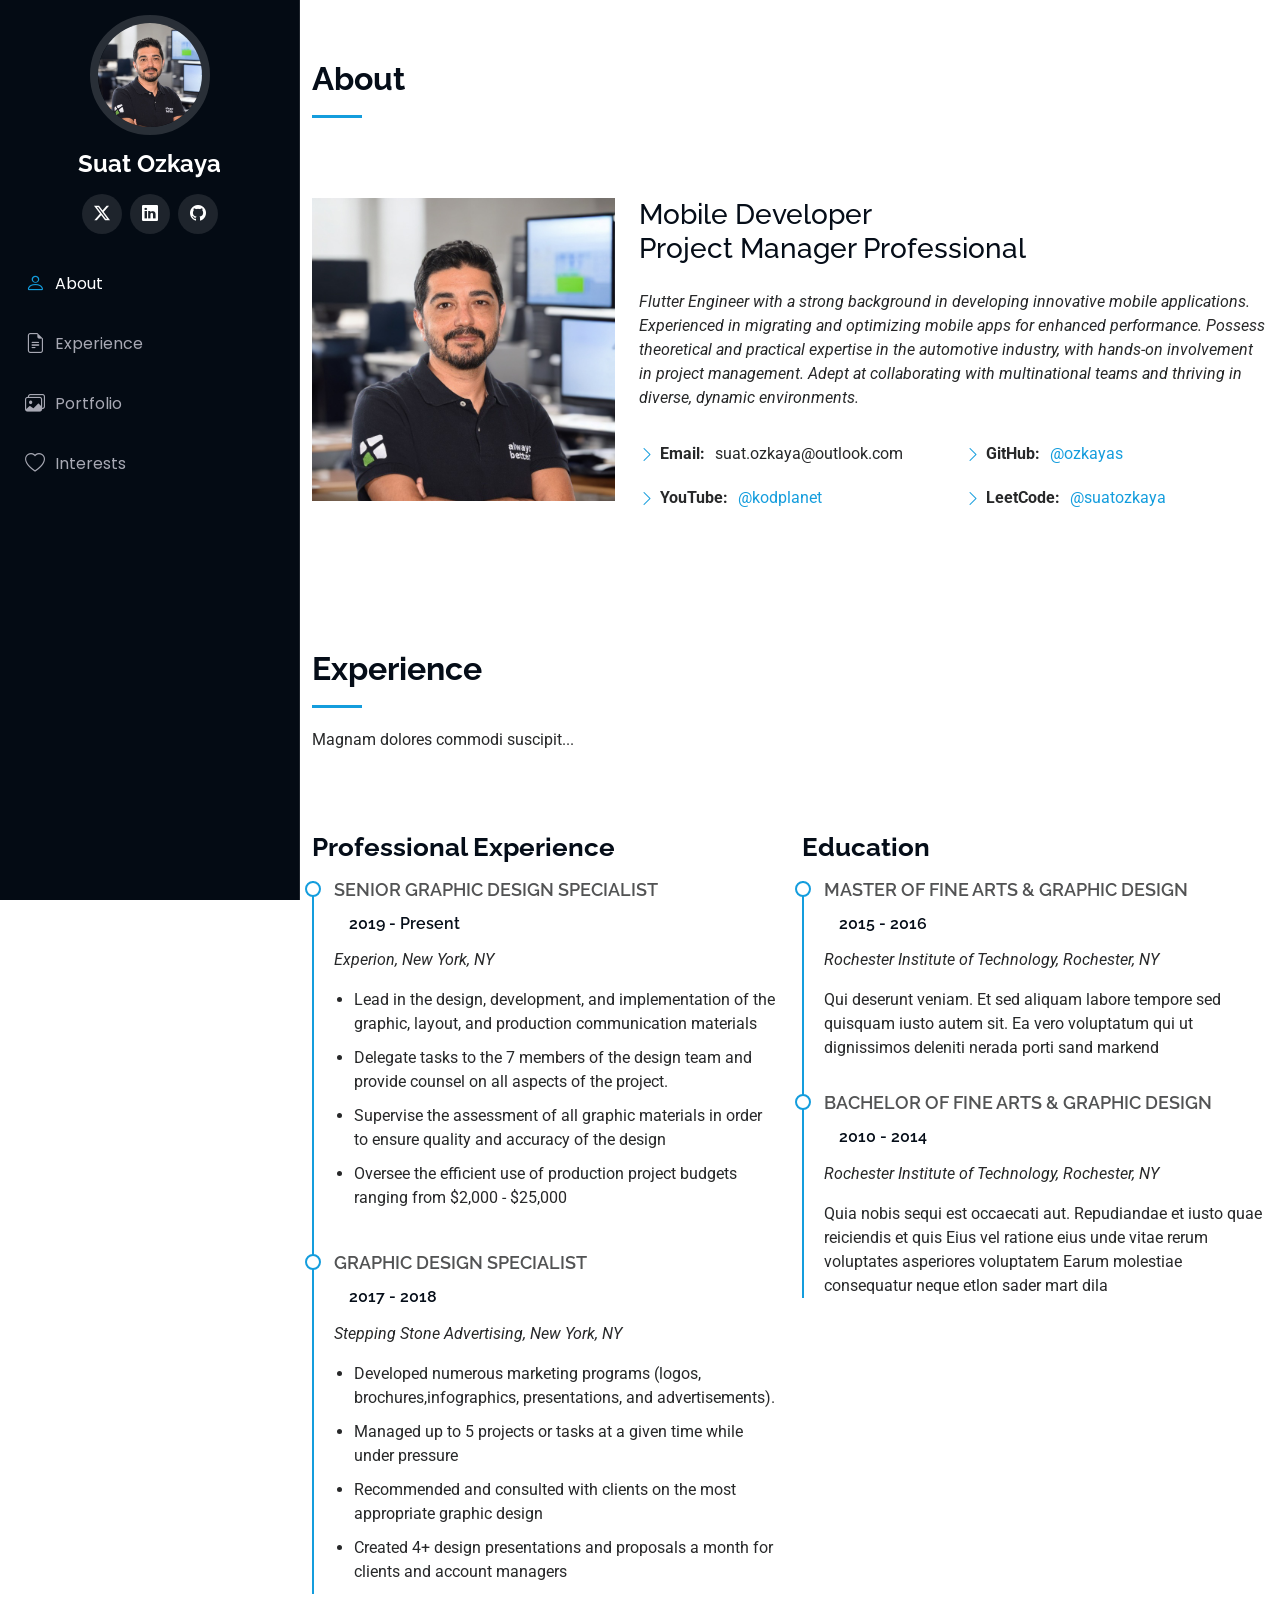
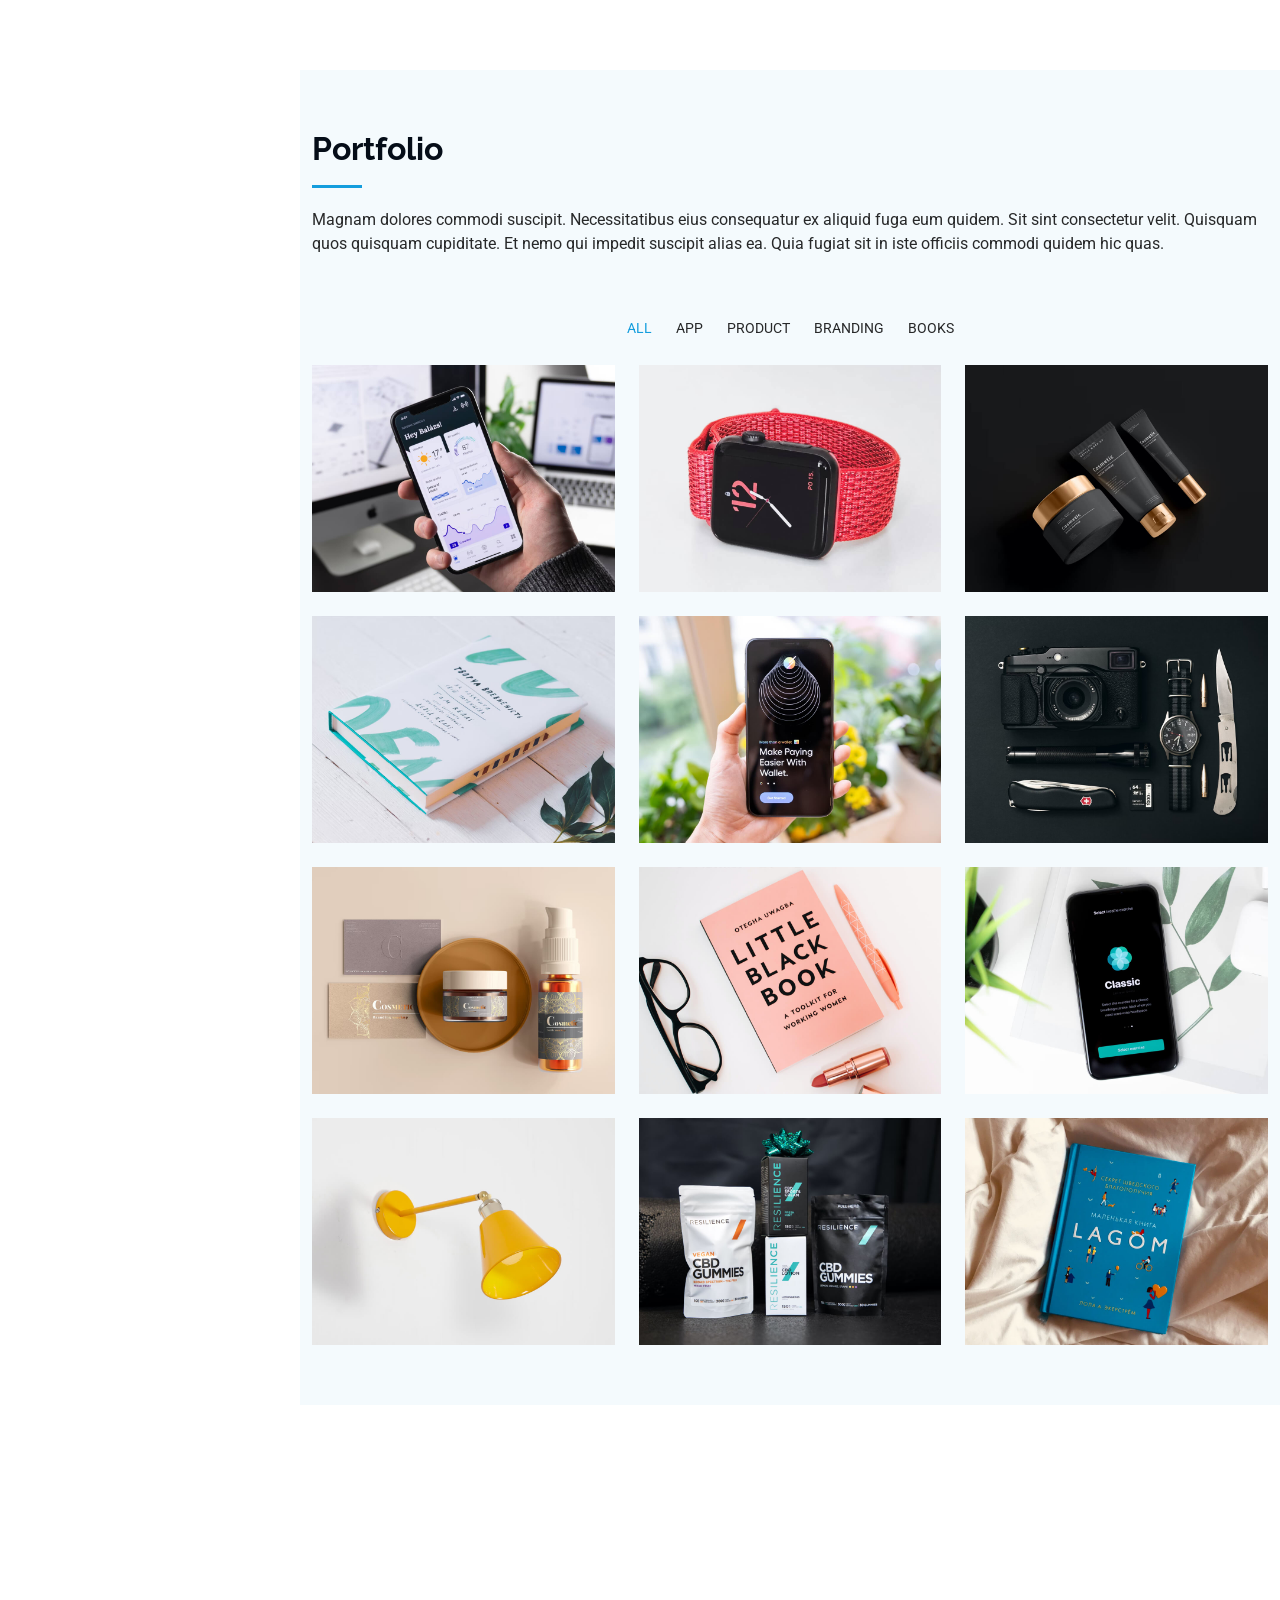
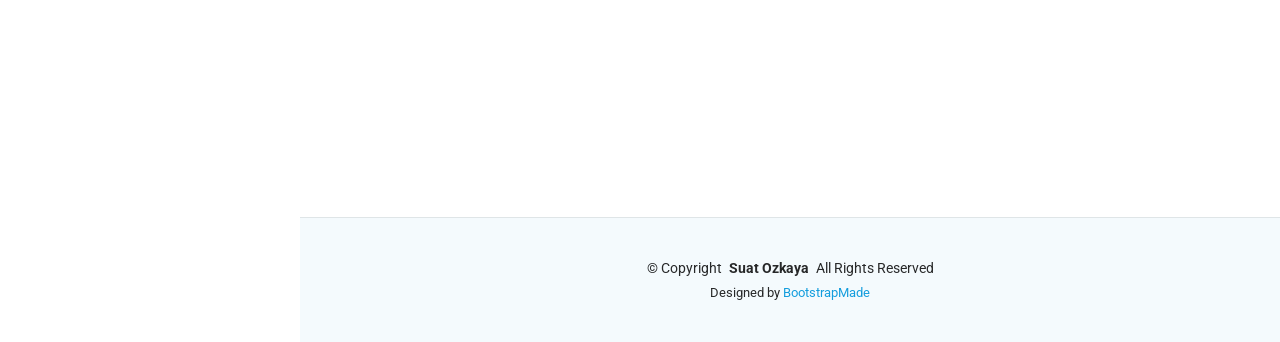
==== commit 7d5aa72d: "Update page content" ====
--- a/index.html
+++ b/index.html
@@ -52,6 +52,7 @@
     <div class="social-links text-center">
       <a href="https://x.com/suat_tw" class="twitter" target="_blank"><i class="bi bi-twitter-x"></i></a>
       <a href="https://www.linkedin.com/in/sozkaya/" class="linkedin" target="_blank"><i class="bi bi-linkedin"></i></a>
+      <a href="https://github.com/ozkayas" class="github" target="_blank"><i class="bi bi-github"></i></a>
     </div>
 
     <nav id="navmenu" class="navmenu">
@@ -72,7 +73,6 @@
       <div class="container">
         <div class="section-title">
           <h2>About</h2>
-          <p>Learn more about me</p>
         </div>
 
         <div class="row">
@@ -80,40 +80,31 @@
             <img src="assets/img/my-profile-img.jpg" class="img-fluid" alt="">
           </div>
           <div class="col-lg-8 content">
-            <h3>Full Stack Developer</h3>
+            <h3>Mobile Developer<br>Project Manager Professional</h3>
             <p class="fst-italic py-3">
-              Lorem ipsum dolor sit amet, consectetur adipiscing elit, sed do eiusmod tempor incididunt ut labore et dolore
-              magna aliqua.
+              Flutter Engineer with a strong background in developing innovative mobile applications. Experienced in migrating and optimizing mobile apps for enhanced performance. Possess theoretical and practical expertise in the automotive industry, with hands-on involvement in project management. Adept at collaborating with multinational teams and thriving in diverse, dynamic environments.
             </p>
             <div class="row">
               <div class="col-lg-6">
                 <ul>
-                  <li><i class="bi bi-chevron-right"></i> <strong>Birthday:</strong> <span>1 May 1995</span></li>
-                  <li><i class="bi bi-chevron-right"></i> <strong>Website:</strong> <span>www.example.com</span></li>
-                  <li><i class="bi bi-chevron-right"></i> <strong>Phone:</strong> <span>+123 456 7890</span></li>
-                  <li><i class="bi bi-chevron-right"></i> <strong>City:</strong> <span>New York, USA</span></li>
+                  <li><i class="bi bi-chevron-right"></i> <strong>Email:</strong> <span>suat.ozkaya@outlook.com</span></li>
+                  <li><i class="bi bi-chevron-right"></i> <strong>YouTube:</strong> <span><a href="https://www.youtube.com/@kodplanet" target="_blank">@kodplanet</a></span></li>
                 </ul>
               </div>
               <div class="col-lg-6">
                 <ul>
-                  <li><i class="bi bi-chevron-right"></i> <strong>Age:</strong> <span>30</span></li>
-                  <li><i class="bi bi-chevron-right"></i> <strong>Degree:</strong> <span>Master</span></li>
-                  <li><i class="bi bi-chevron-right"></i> <strong>Email:</strong> <span>email@example.com</span></li>
-                  <li><i class="bi bi-chevron-right"></i> <strong>Freelance:</strong> <span>Available</span></li>
+                  <li><i class="bi bi-chevron-right"></i> <strong>GitHub:</strong> <span><a href="https://github.com/ozkayas" target="_blank">@ozkayas</a></span></li>
+                  <li><i class="bi bi-chevron-right"></i> <strong>LeetCode:</strong> <span><a href="https://leetcode.com/suatozkaya" target="_blank">@suatozkaya</a></span></li>
                 </ul>
               </div>
             </div>
-            <p class="py-3">
-              Officiis eligendi itaque labore et dolorum mollitia officiis optio vero. Quisquam sunt adipisci omnis et ut. Nulla accusantium dolor incidunt officia tempore. Et eius omnis.
-              Cupiditate ut dicta maxime officiis quidem quia. Sed et consectetur qui quia repellendus itaque neque.
-            </p>
           </div>
         </div>
       </div>
     </section>
 
     <!-- Skills Section -->
-    <section id="skills" class="skills section light-background">
+    <section id="skills" class="skills section light-background d-none">
 
       <!-- Section Title -->
       <div class="container section-title" data-aos="fade-up">
@@ -181,50 +172,18 @@
 
     </section><!-- /Skills Section -->
 
-    <!-- Resume Section -->
+    <!-- Resume/Experience Section -->
     <section id="experience" class="resume section">
-
       <!-- Section Title -->
       <div class="container section-title" data-aos="fade-up">
         <h2>Experience</h2>
-        <p>Magnam dolores commodi suscipit. Necessitatibus eius consequatur ex aliquid fuga eum quidem. Sit sint consectetur velit. Quisquam quos quisquam cupiditate. Et nemo qui impedit suscipit alias ea. Quia fugiat sit in iste officiis commodi quidem hic quas.</p>
-      </div><!-- End Section Title -->
+        <p>Magnam dolores commodi suscipit...</p>
+      </div>
 
       <div class="container">
-
         <div class="row">
-
+          <!-- Professional Experience - Sol Kolon -->
           <div class="col-lg-6" data-aos="fade-up" data-aos-delay="100">
-            <h3 class="resume-title">Sumary</h3>
-
-            <div class="resume-item pb-0">
-              <h4>Brandon Johnson</h4>
-              <p><em>Innovative and deadline-driven Graphic Designer with 3+ years of experience designing and developing user-centered digital/print marketing material from initial concept to final, polished deliverable.</em></p>
-              <ul>
-                <li>Portland par 127,Orlando, FL</li>
-                <li>(123) 456-7891</li>
-                <li>alice.barkley@example.com</li>
-              </ul>
-            </div><!-- Edn Resume Item -->
-
-            <h3 class="resume-title">Education</h3>
-            <div class="resume-item">
-              <h4>Master of Fine Arts &amp; Graphic Design</h4>
-              <h5>2015 - 2016</h5>
-              <p><em>Rochester Institute of Technology, Rochester, NY</em></p>
-              <p>Qui deserunt veniam. Et sed aliquam labore tempore sed quisquam iusto autem sit. Ea vero voluptatum qui ut dignissimos deleniti nerada porti sand markend</p>
-            </div><!-- Edn Resume Item -->
-
-            <div class="resume-item">
-              <h4>Bachelor of Fine Arts &amp; Graphic Design</h4>
-              <h5>2010 - 2014</h5>
-              <p><em>Rochester Institute of Technology, Rochester, NY</em></p>
-              <p>Quia nobis sequi est occaecati aut. Repudiandae et iusto quae reiciendis et quis Eius vel ratione eius unde vitae rerum voluptates asperiores voluptatem Earum molestiae consequatur neque etlon sader mart dila</p>
-            </div><!-- Edn Resume Item -->
-
-          </div>
-
-          <div class="col-lg-6" data-aos="fade-up" data-aos-delay="200">
             <h3 class="resume-title">Professional Experience</h3>
             <div class="resume-item">
               <h4>Senior graphic design specialist</h4>
@@ -236,8 +195,7 @@
                 <li>Supervise the assessment of all graphic materials in order to ensure quality and accuracy of the design</li>
                 <li>Oversee the efficient use of production project budgets ranging from $2,000 - $25,000</li>
               </ul>
-            </div><!-- Edn Resume Item -->
-
+            </div>
             <div class="resume-item">
               <h4>Graphic design specialist</h4>
               <h5>2017 - 2018</h5>
@@ -248,15 +206,28 @@
                 <li>Recommended and consulted with clients on the most appropriate graphic design</li>
                 <li>Created 4+ design presentations and proposals a month for clients and account managers</li>
               </ul>
-            </div><!-- Edn Resume Item -->
-
-          </div>
-
-        </div>
-
-      </div>
-
-    </section><!-- /Resume Section -->
+            </div>
+          </div>
+
+          <!-- Education - Sağ Kolon -->
+          <div class="col-lg-6" data-aos="fade-up" data-aos-delay="200">
+            <h3 class="resume-title">Education</h3>
+            <div class="resume-item">
+              <h4>Master of Fine Arts &amp; Graphic Design</h4>
+              <h5>2015 - 2016</h5>
+              <p><em>Rochester Institute of Technology, Rochester, NY</em></p>
+              <p>Qui deserunt veniam. Et sed aliquam labore tempore sed quisquam iusto autem sit. Ea vero voluptatum qui ut dignissimos deleniti nerada porti sand markend</p>
+            </div>
+            <div class="resume-item">
+              <h4>Bachelor of Fine Arts &amp; Graphic Design</h4>
+              <h5>2010 - 2014</h5>
+              <p><em>Rochester Institute of Technology, Rochester, NY</em></p>
+              <p>Quia nobis sequi est occaecati aut. Repudiandae et iusto quae reiciendis et quis Eius vel ratione eius unde vitae rerum voluptates asperiores voluptatem Earum molestiae consequatur neque etlon sader mart dila</p>
+            </div>
+          </div>
+        </div>
+      </div>
+    </section>
 
     <!-- Portfolio Section -->
     <section id="portfolio" class="portfolio section light-background">
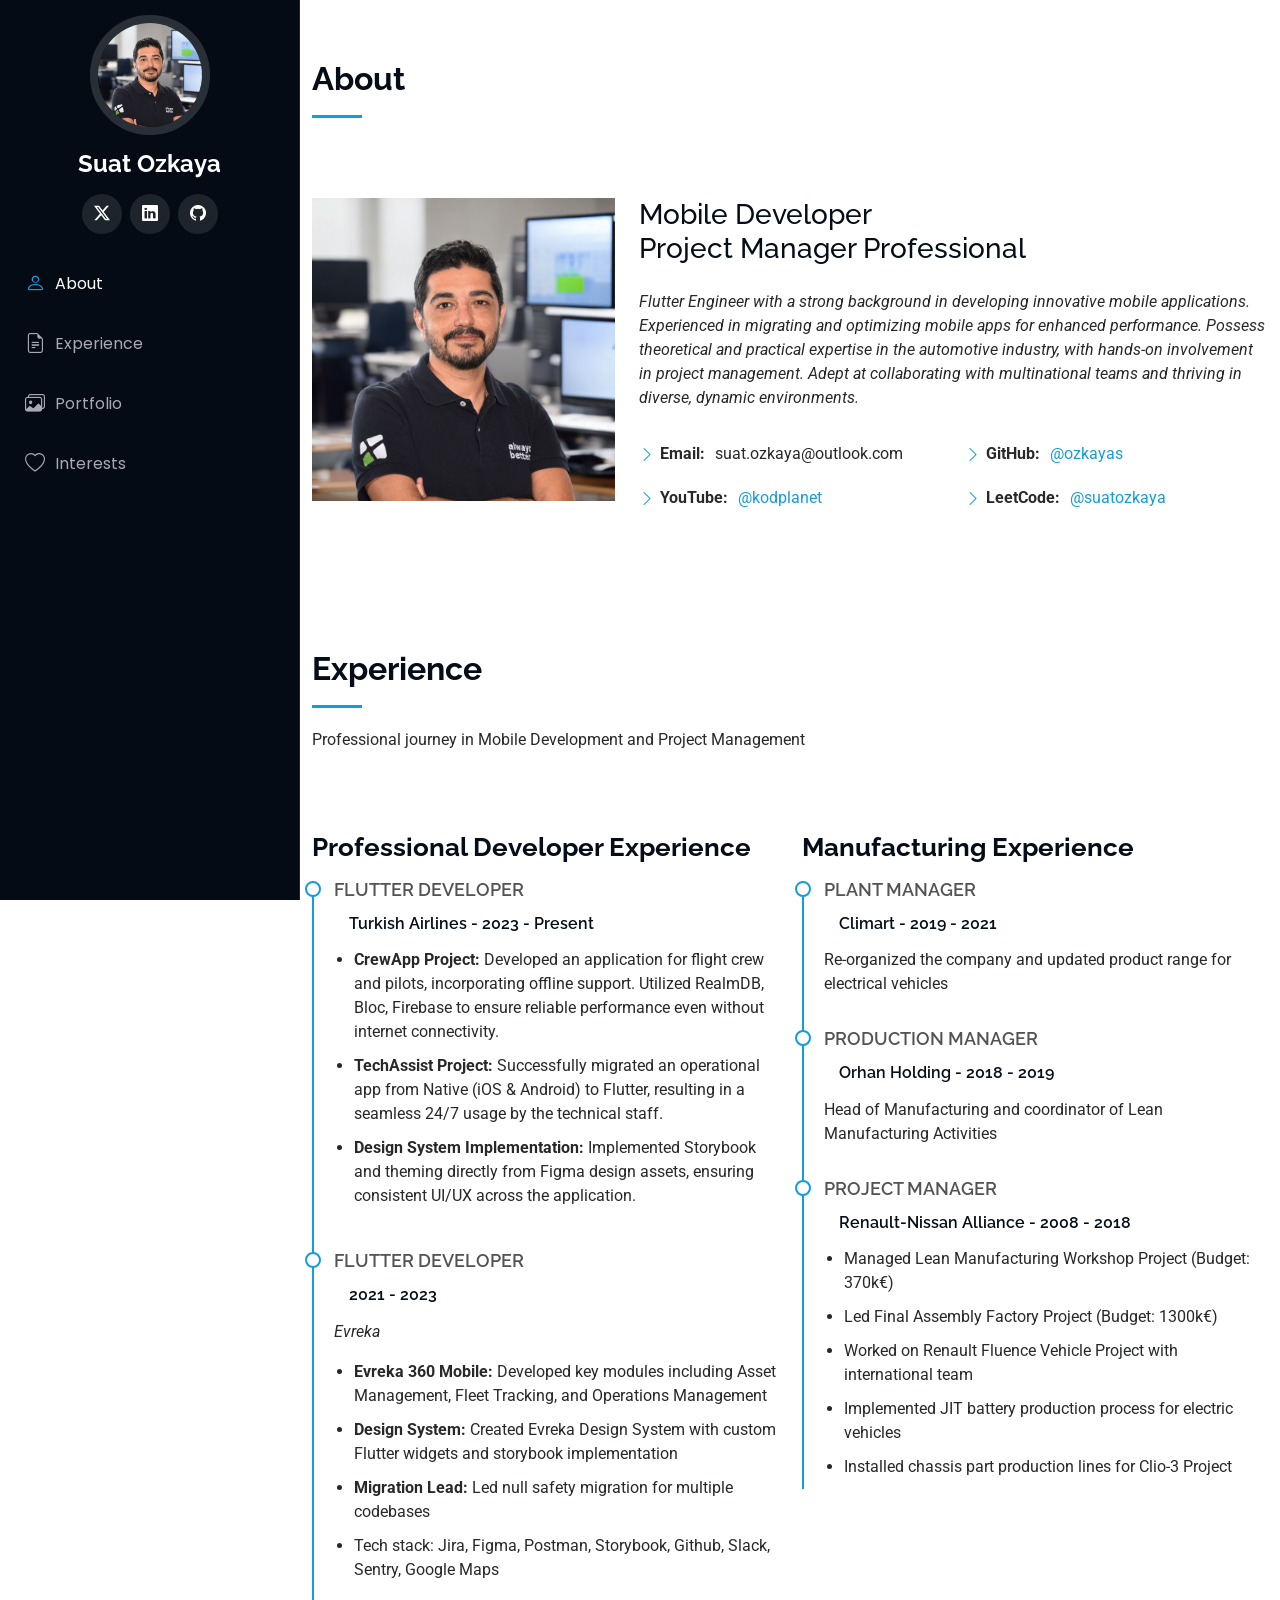
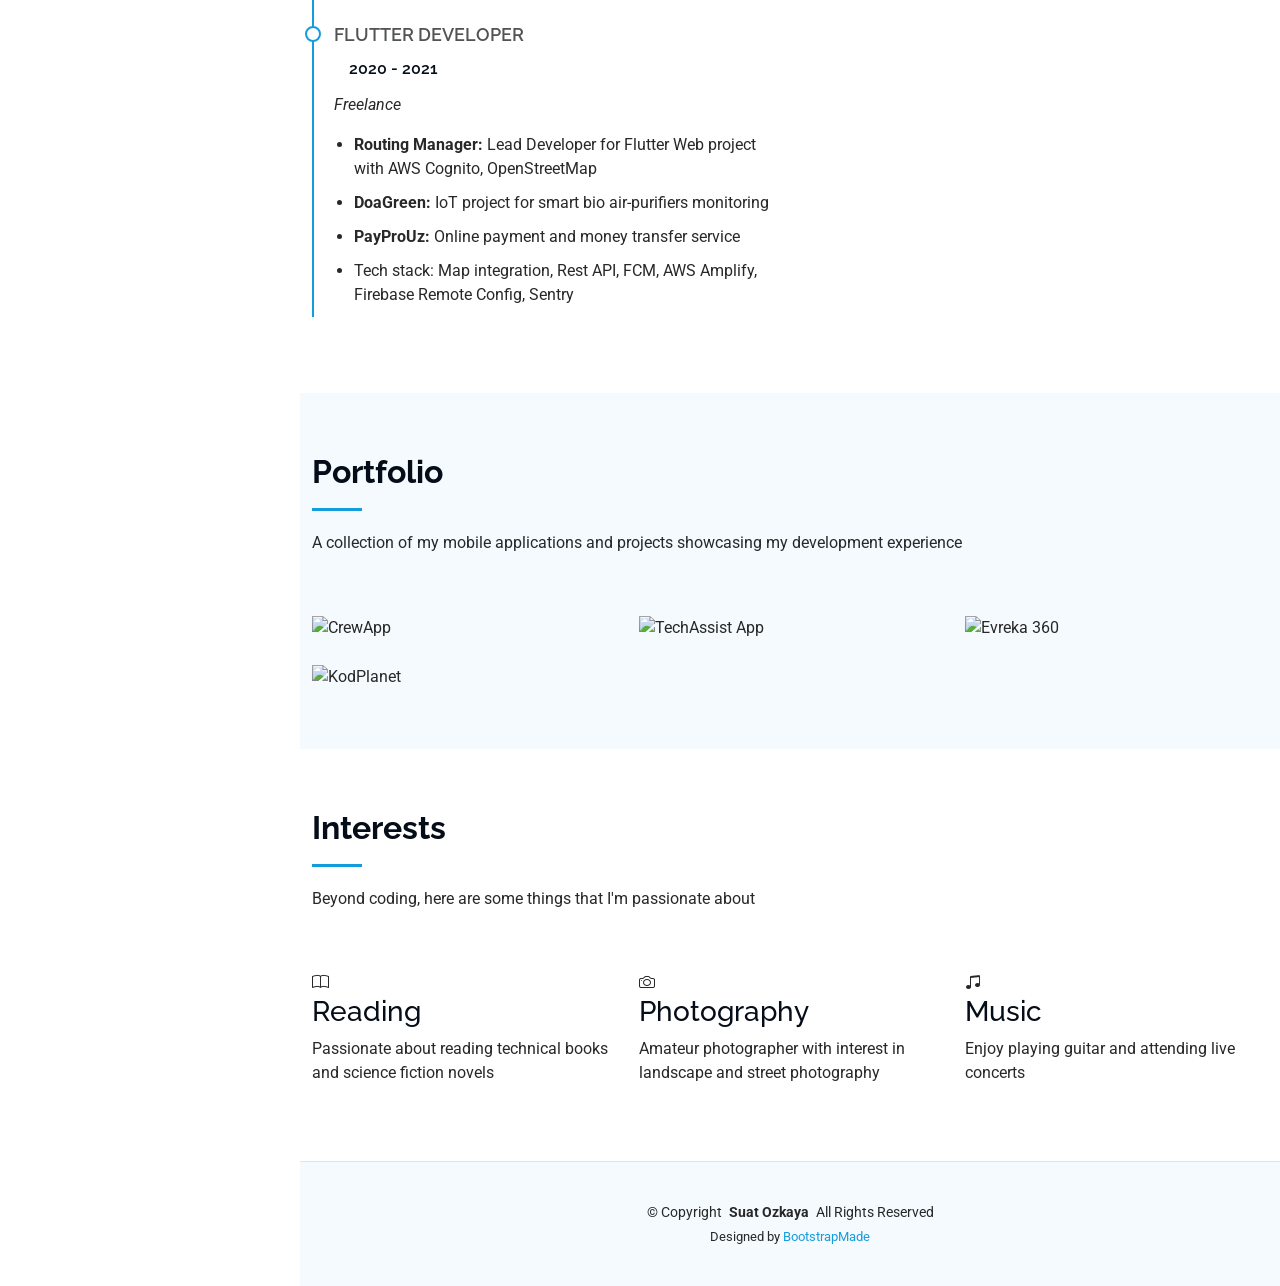
==== commit 06b34fc2: "Update experience" ====
--- a/index.html
+++ b/index.html
@@ -10,6 +10,7 @@
 
   <!-- Favicons -->
   <!-- <link href="assets/img/favicon.png" rel="icon"> -->
+  <link href="assets/img/favicon-32x32.png" rel="icon">
   <link href="assets/img/apple-touch-icon.png" rel="apple-touch-icon">
 
   <!-- Fonts -->
@@ -174,235 +175,152 @@
 
     <!-- Resume/Experience Section -->
     <section id="experience" class="resume section">
-      <!-- Section Title -->
       <div class="container section-title" data-aos="fade-up">
         <h2>Experience</h2>
-        <p>Magnam dolores commodi suscipit...</p>
+        <p>Professional journey in Mobile Development and Project Management</p>
       </div>
 
       <div class="container">
         <div class="row">
-          <!-- Professional Experience - Sol Kolon -->
+          <!-- Professional Experience -->
           <div class="col-lg-6" data-aos="fade-up" data-aos-delay="100">
-            <h3 class="resume-title">Professional Experience</h3>
-            <div class="resume-item">
-              <h4>Senior graphic design specialist</h4>
-              <h5>2019 - Present</h5>
-              <p><em>Experion, New York, NY </em></p>
+            <h3 class="resume-title">Professional Developer Experience</h3>
+            
+            <!-- Turkish Airlines -->
+            <div class="resume-item">
+              <h4>Flutter Developer</h4>
+              <h5>Turkish Airlines - 2023 - Present</h5>
               <ul>
-                <li>Lead in the design, development, and implementation of the graphic, layout, and production communication materials</li>
-                <li>Delegate tasks to the 7 members of the design team and provide counsel on all aspects of the project. </li>
-                <li>Supervise the assessment of all graphic materials in order to ensure quality and accuracy of the design</li>
-                <li>Oversee the efficient use of production project budgets ranging from $2,000 - $25,000</li>
+                <li><strong>CrewApp Project:</strong> Developed an application for flight crew and pilots, incorporating offline support. Utilized RealmDB, Bloc, Firebase to ensure reliable performance even without internet connectivity.</li>
+                <li><strong>TechAssist Project:</strong> Successfully migrated an operational app from Native (iOS & Android) to Flutter, resulting in a seamless 24/7 usage by the technical staff.</li>
+                <li><strong>Design System Implementation:</strong> Implemented Storybook and theming directly from Figma design assets, ensuring consistent UI/UX across the application.</li>
               </ul>
             </div>
-            <div class="resume-item">
-              <h4>Graphic design specialist</h4>
-              <h5>2017 - 2018</h5>
-              <p><em>Stepping Stone Advertising, New York, NY</em></p>
+
+            <!-- Evreka -->
+            <div class="resume-item">
+              <h4>Flutter Developer</h4>
+              <h5>2021 - 2023</h5>
+              <p><em>Evreka</em></p>
               <ul>
-                <li>Developed numerous marketing programs (logos, brochures,infographics, presentations, and advertisements).</li>
-                <li>Managed up to 5 projects or tasks at a given time while under pressure</li>
-                <li>Recommended and consulted with clients on the most appropriate graphic design</li>
-                <li>Created 4+ design presentations and proposals a month for clients and account managers</li>
+                <li><strong>Evreka 360 Mobile:</strong> Developed key modules including Asset Management, Fleet Tracking, and Operations Management</li>
+                <li><strong>Design System:</strong> Created Evreka Design System with custom Flutter widgets and storybook implementation</li>
+                <li><strong>Migration Lead:</strong> Led null safety migration for multiple codebases</li>
+                <li>Tech stack: Jira, Figma, Postman, Storybook, Github, Slack, Sentry, Google Maps</li>
               </ul>
             </div>
-          </div>
-
-          <!-- Education - Sağ Kolon -->
+
+            <!-- Freelance -->
+            <div class="resume-item">
+              <h4>Flutter Developer</h4>
+              <h5>2020 - 2021</h5>
+              <p><em>Freelance</em></p>
+              <ul>
+                <li><strong>Routing Manager:</strong> Lead Developer for Flutter Web project with AWS Cognito, OpenStreetMap</li>
+                <li><strong>DoaGreen:</strong> IoT project for smart bio air-purifiers monitoring</li>
+                <li><strong>PayProUz:</strong> Online payment and money transfer service</li>
+                <li>Tech stack: Map integration, Rest API, FCM, AWS Amplify, Firebase Remote Config, Sentry</li>
+              </ul>
+            </div>
+          </div>
+
+          <!-- Manufacturing Experience -->
           <div class="col-lg-6" data-aos="fade-up" data-aos-delay="200">
-            <h3 class="resume-title">Education</h3>
-            <div class="resume-item">
-              <h4>Master of Fine Arts &amp; Graphic Design</h4>
-              <h5>2015 - 2016</h5>
-              <p><em>Rochester Institute of Technology, Rochester, NY</em></p>
-              <p>Qui deserunt veniam. Et sed aliquam labore tempore sed quisquam iusto autem sit. Ea vero voluptatum qui ut dignissimos deleniti nerada porti sand markend</p>
-            </div>
-            <div class="resume-item">
-              <h4>Bachelor of Fine Arts &amp; Graphic Design</h4>
-              <h5>2010 - 2014</h5>
-              <p><em>Rochester Institute of Technology, Rochester, NY</em></p>
-              <p>Quia nobis sequi est occaecati aut. Repudiandae et iusto quae reiciendis et quis Eius vel ratione eius unde vitae rerum voluptates asperiores voluptatem Earum molestiae consequatur neque etlon sader mart dila</p>
-            </div>
-          </div>
+            <h3 class="resume-title">Manufacturing Experience</h3>
+            
+            <!-- Climart -->
+            <div class="resume-item">
+              <h4>Plant Manager</h4>
+              <h5>Climart - 2019 - 2021</h5>
+              <p>Re-organized the company and updated product range for electrical vehicles</p>
+            </div>
+
+            <!-- Orhan Holding -->
+            <div class="resume-item">
+              <h4>Production Manager</h4>
+              <h5>Orhan Holding - 2018 - 2019</h5>
+              <p>Head of Manufacturing and coordinator of Lean Manufacturing Activities</p>
+            </div>
+
+            <!-- Renault-Nissan -->
+            <div class="resume-item">
+              <h4>Project Manager</h4>
+              <h5>Renault-Nissan Alliance - 2008 - 2018</h5>
+              <ul>
+                <li>Managed Lean Manufacturing Workshop Project (Budget: 370k€)</li>
+                <li>Led Final Assembly Factory Project (Budget: 1300k€)</li>
+                <li>Worked on Renault Fluence Vehicle Project with international team</li>
+                <li>Implemented JIT battery production process for electric vehicles</li>
+                <li>Installed chassis part production lines for Clio-3 Project</li>
+              </ul>
+            </div>
+          </div>
+
         </div>
       </div>
     </section>
 
     <!-- Portfolio Section -->
     <section id="portfolio" class="portfolio section light-background">
-
       <!-- Section Title -->
       <div class="container section-title" data-aos="fade-up">
         <h2>Portfolio</h2>
-        <p>Magnam dolores commodi suscipit. Necessitatibus eius consequatur ex aliquid fuga eum quidem. Sit sint consectetur velit. Quisquam quos quisquam cupiditate. Et nemo qui impedit suscipit alias ea. Quia fugiat sit in iste officiis commodi quidem hic quas.</p>
-      </div><!-- End Section Title -->
+        <p>A collection of my mobile applications and projects showcasing my development experience</p>
+      </div>
 
       <div class="container">
-
-        <div class="isotope-layout" data-default-filter="*" data-layout="masonry" data-sort="original-order">
-
-          <ul class="portfolio-filters isotope-filters" data-aos="fade-up" data-aos-delay="100">
-            <li data-filter="*" class="filter-active">All</li>
-            <li data-filter=".filter-app">App</li>
-            <li data-filter=".filter-product">Product</li>
-            <li data-filter=".filter-branding">Branding</li>
-            <li data-filter=".filter-books">Books</li>
-          </ul><!-- End Portfolio Filters -->
-
-          <div class="row gy-4 isotope-container" data-aos="fade-up" data-aos-delay="200">
-
-            <div class="col-lg-4 col-md-6 portfolio-item isotope-item filter-app">
-              <div class="portfolio-content h-100">
-                <img src="assets/img/portfolio/app-1.jpg" class="img-fluid" alt="">
-                <div class="portfolio-info">
-                  <h4>App 1</h4>
-                  <p>Lorem ipsum, dolor sit amet consectetur</p>
-                  <a href="assets/img/portfolio/app-1.jpg" title="App 1" data-gallery="portfolio-gallery-app" class="glightbox preview-link"><i class="bi bi-zoom-in"></i></a>
-                  <a href="portfolio-details.html" title="More Details" class="details-link"><i class="bi bi-link-45deg"></i></a>
-                </div>
-              </div>
-            </div><!-- End Portfolio Item -->
-
-            <div class="col-lg-4 col-md-6 portfolio-item isotope-item filter-product">
-              <div class="portfolio-content h-100">
-                <img src="assets/img/portfolio/product-1.jpg" class="img-fluid" alt="">
-                <div class="portfolio-info">
-                  <h4>Product 1</h4>
-                  <p>Lorem ipsum, dolor sit amet consectetur</p>
-                  <a href="assets/img/portfolio/product-1.jpg" title="Product 1" data-gallery="portfolio-gallery-product" class="glightbox preview-link"><i class="bi bi-zoom-in"></i></a>
-                  <a href="portfolio-details.html" title="More Details" class="details-link"><i class="bi bi-link-45deg"></i></a>
-                </div>
-              </div>
-            </div><!-- End Portfolio Item -->
-
-            <div class="col-lg-4 col-md-6 portfolio-item isotope-item filter-branding">
-              <div class="portfolio-content h-100">
-                <img src="assets/img/portfolio/branding-1.jpg" class="img-fluid" alt="">
-                <div class="portfolio-info">
-                  <h4>Branding 1</h4>
-                  <p>Lorem ipsum, dolor sit amet consectetur</p>
-                  <a href="assets/img/portfolio/branding-1.jpg" title="Branding 1" data-gallery="portfolio-gallery-branding" class="glightbox preview-link"><i class="bi bi-zoom-in"></i></a>
-                  <a href="portfolio-details.html" title="More Details" class="details-link"><i class="bi bi-link-45deg"></i></a>
-                </div>
-              </div>
-            </div><!-- End Portfolio Item -->
-
-            <div class="col-lg-4 col-md-6 portfolio-item isotope-item filter-books">
-              <div class="portfolio-content h-100">
-                <img src="assets/img/portfolio/books-1.jpg" class="img-fluid" alt="">
-                <div class="portfolio-info">
-                  <h4>Books 1</h4>
-                  <p>Lorem ipsum, dolor sit amet consectetur</p>
-                  <a href="assets/img/portfolio/books-1.jpg" title="Branding 1" data-gallery="portfolio-gallery-book" class="glightbox preview-link"><i class="bi bi-zoom-in"></i></a>
-                  <a href="portfolio-details.html" title="More Details" class="details-link"><i class="bi bi-link-45deg"></i></a>
-                </div>
-              </div>
-            </div><!-- End Portfolio Item -->
-
-            <div class="col-lg-4 col-md-6 portfolio-item isotope-item filter-app">
-              <div class="portfolio-content h-100">
-                <img src="assets/img/portfolio/app-2.jpg" class="img-fluid" alt="">
-                <div class="portfolio-info">
-                  <h4>App 2</h4>
-                  <p>Lorem ipsum, dolor sit amet consectetur</p>
-                  <a href="assets/img/portfolio/app-2.jpg" title="App 2" data-gallery="portfolio-gallery-app" class="glightbox preview-link"><i class="bi bi-zoom-in"></i></a>
-                  <a href="portfolio-details.html" title="More Details" class="details-link"><i class="bi bi-link-45deg"></i></a>
-                </div>
-              </div>
-            </div><!-- End Portfolio Item -->
-
-            <div class="col-lg-4 col-md-6 portfolio-item isotope-item filter-product">
-              <div class="portfolio-content h-100">
-                <img src="assets/img/portfolio/product-2.jpg" class="img-fluid" alt="">
-                <div class="portfolio-info">
-                  <h4>Product 2</h4>
-                  <p>Lorem ipsum, dolor sit amet consectetur</p>
-                  <a href="assets/img/portfolio/product-2.jpg" title="Product 2" data-gallery="portfolio-gallery-product" class="glightbox preview-link"><i class="bi bi-zoom-in"></i></a>
-                  <a href="portfolio-details.html" title="More Details" class="details-link"><i class="bi bi-link-45deg"></i></a>
-                </div>
-              </div>
-            </div><!-- End Portfolio Item -->
-
-            <div class="col-lg-4 col-md-6 portfolio-item isotope-item filter-branding">
-              <div class="portfolio-content h-100">
-                <img src="assets/img/portfolio/branding-2.jpg" class="img-fluid" alt="">
-                <div class="portfolio-info">
-                  <h4>Branding 2</h4>
-                  <p>Lorem ipsum, dolor sit amet consectetur</p>
-                  <a href="assets/img/portfolio/branding-2.jpg" title="Branding 2" data-gallery="portfolio-gallery-branding" class="glightbox preview-link"><i class="bi bi-zoom-in"></i></a>
-                  <a href="portfolio-details.html" title="More Details" class="details-link"><i class="bi bi-link-45deg"></i></a>
-                </div>
-              </div>
-            </div><!-- End Portfolio Item -->
-
-            <div class="col-lg-4 col-md-6 portfolio-item isotope-item filter-books">
-              <div class="portfolio-content h-100">
-                <img src="assets/img/portfolio/books-2.jpg" class="img-fluid" alt="">
-                <div class="portfolio-info">
-                  <h4>Books 2</h4>
-                  <p>Lorem ipsum, dolor sit amet consectetur</p>
-                  <a href="assets/img/portfolio/books-2.jpg" title="Branding 2" data-gallery="portfolio-gallery-book" class="glightbox preview-link"><i class="bi bi-zoom-in"></i></a>
-                  <a href="portfolio-details.html" title="More Details" class="details-link"><i class="bi bi-link-45deg"></i></a>
-                </div>
-              </div>
-            </div><!-- End Portfolio Item -->
-
-            <div class="col-lg-4 col-md-6 portfolio-item isotope-item filter-app">
-              <div class="portfolio-content h-100">
-                <img src="assets/img/portfolio/app-3.jpg" class="img-fluid" alt="">
-                <div class="portfolio-info">
-                  <h4>App 3</h4>
-                  <p>Lorem ipsum, dolor sit amet consectetur</p>
-                  <a href="assets/img/portfolio/app-3.jpg" title="App 3" data-gallery="portfolio-gallery-app" class="glightbox preview-link"><i class="bi bi-zoom-in"></i></a>
-                  <a href="portfolio-details.html" title="More Details" class="details-link"><i class="bi bi-link-45deg"></i></a>
-                </div>
-              </div>
-            </div><!-- End Portfolio Item -->
-
-            <div class="col-lg-4 col-md-6 portfolio-item isotope-item filter-product">
-              <div class="portfolio-content h-100">
-                <img src="assets/img/portfolio/product-3.jpg" class="img-fluid" alt="">
-                <div class="portfolio-info">
-                  <h4>Product 3</h4>
-                  <p>Lorem ipsum, dolor sit amet consectetur</p>
-                  <a href="assets/img/portfolio/product-3.jpg" title="Product 3" data-gallery="portfolio-gallery-product" class="glightbox preview-link"><i class="bi bi-zoom-in"></i></a>
-                  <a href="portfolio-details.html" title="More Details" class="details-link"><i class="bi bi-link-45deg"></i></a>
-                </div>
-              </div>
-            </div><!-- End Portfolio Item -->
-
-            <div class="col-lg-4 col-md-6 portfolio-item isotope-item filter-branding">
-              <div class="portfolio-content h-100">
-                <img src="assets/img/portfolio/branding-3.jpg" class="img-fluid" alt="">
-                <div class="portfolio-info">
-                  <h4>Branding 3</h4>
-                  <p>Lorem ipsum, dolor sit amet consectetur</p>
-                  <a href="assets/img/portfolio/branding-3.jpg" title="Branding 2" data-gallery="portfolio-gallery-branding" class="glightbox preview-link"><i class="bi bi-zoom-in"></i></a>
-                  <a href="portfolio-details.html" title="More Details" class="details-link"><i class="bi bi-link-45deg"></i></a>
-                </div>
-              </div>
-            </div><!-- End Portfolio Item -->
-
-            <div class="col-lg-4 col-md-6 portfolio-item isotope-item filter-books">
-              <div class="portfolio-content h-100">
-                <img src="assets/img/portfolio/books-3.jpg" class="img-fluid" alt="">
-                <div class="portfolio-info">
-                  <h4>Books 3</h4>
-                  <p>Lorem ipsum, dolor sit amet consectetur</p>
-                  <a href="assets/img/portfolio/books-3.jpg" title="Branding 3" data-gallery="portfolio-gallery-book" class="glightbox preview-link"><i class="bi bi-zoom-in"></i></a>
-                  <a href="portfolio-details.html" title="More Details" class="details-link"><i class="bi bi-link-45deg"></i></a>
-                </div>
-              </div>
-            </div><!-- End Portfolio Item -->
-
-          </div><!-- End Portfolio Container -->
-
-        </div>
-
-      </div>
-
-    </section><!-- /Portfolio Section -->
+        <div class="row gy-4" data-aos="fade-up" data-aos-delay="200">
+          <!-- CrewApp -->
+          <div class="col-lg-4 col-md-6 portfolio-item">
+            <div class="portfolio-content h-100">
+              <img src="assets/img/portfolio/crewapp.jpg" class="img-fluid" alt="CrewApp">
+              <div class="portfolio-info">
+                <h4>CrewApp</h4>
+                <p>Offline-first app for flight crew and pilots with RealmDB</p>
+                <a href="assets/img/portfolio/crewapp.jpg" title="CrewApp" data-gallery="portfolio-gallery" class="glightbox preview-link"><i class="bi bi-zoom-in"></i></a>
+              </div>
+            </div>
+          </div>
+
+          <!-- TechAssist -->
+          <div class="col-lg-4 col-md-6 portfolio-item">
+            <div class="portfolio-content h-100">
+              <img src="assets/img/portfolio/techassist.jpg" class="img-fluid" alt="TechAssist App">
+              <div class="portfolio-info">
+                <h4>TechAssist</h4>
+                <p>Mobile app for Turkish Airlines technical staff</p>
+                <a href="assets/img/portfolio/techassist.jpg" title="TechAssist" data-gallery="portfolio-gallery" class="glightbox preview-link"><i class="bi bi-zoom-in"></i></a>
+              </div>
+            </div>
+          </div>
+
+          <!-- Evreka 360 -->
+          <div class="col-lg-4 col-md-6 portfolio-item">
+            <div class="portfolio-content h-100">
+              <img src="assets/img/portfolio/evreka360.jpg" class="img-fluid" alt="Evreka 360">
+              <div class="portfolio-info">
+                <h4>Evreka 360</h4>
+                <p>Waste management and city cleaning operations platform</p>
+                <a href="assets/img/portfolio/evreka360.jpg" title="Evreka 360" data-gallery="portfolio-gallery" class="glightbox preview-link"><i class="bi bi-zoom-in"></i></a>
+              </div>
+            </div>
+          </div>
+
+          <!-- KodPlanet -->
+          <div class="col-lg-4 col-md-6 portfolio-item">
+            <div class="portfolio-content h-100">
+              <img src="assets/img/portfolio/kodplanet.jpg" class="img-fluid" alt="KodPlanet">
+              <div class="portfolio-info">
+                <h4>KodPlanet</h4>
+                <p>YouTube channel for Flutter & Dart tutorials in Turkish</p>
+                <a href="assets/img/portfolio/kodplanet.jpg" title="KodPlanet" data-gallery="portfolio-gallery" class="glightbox preview-link"><i class="bi bi-zoom-in"></i></a>
+              </div>
+            </div>
+          </div>
+
+        </div>
+      </div>
+    </section>
 
     <!-- Interests Section -->
     <section id="interests" class="interests section">
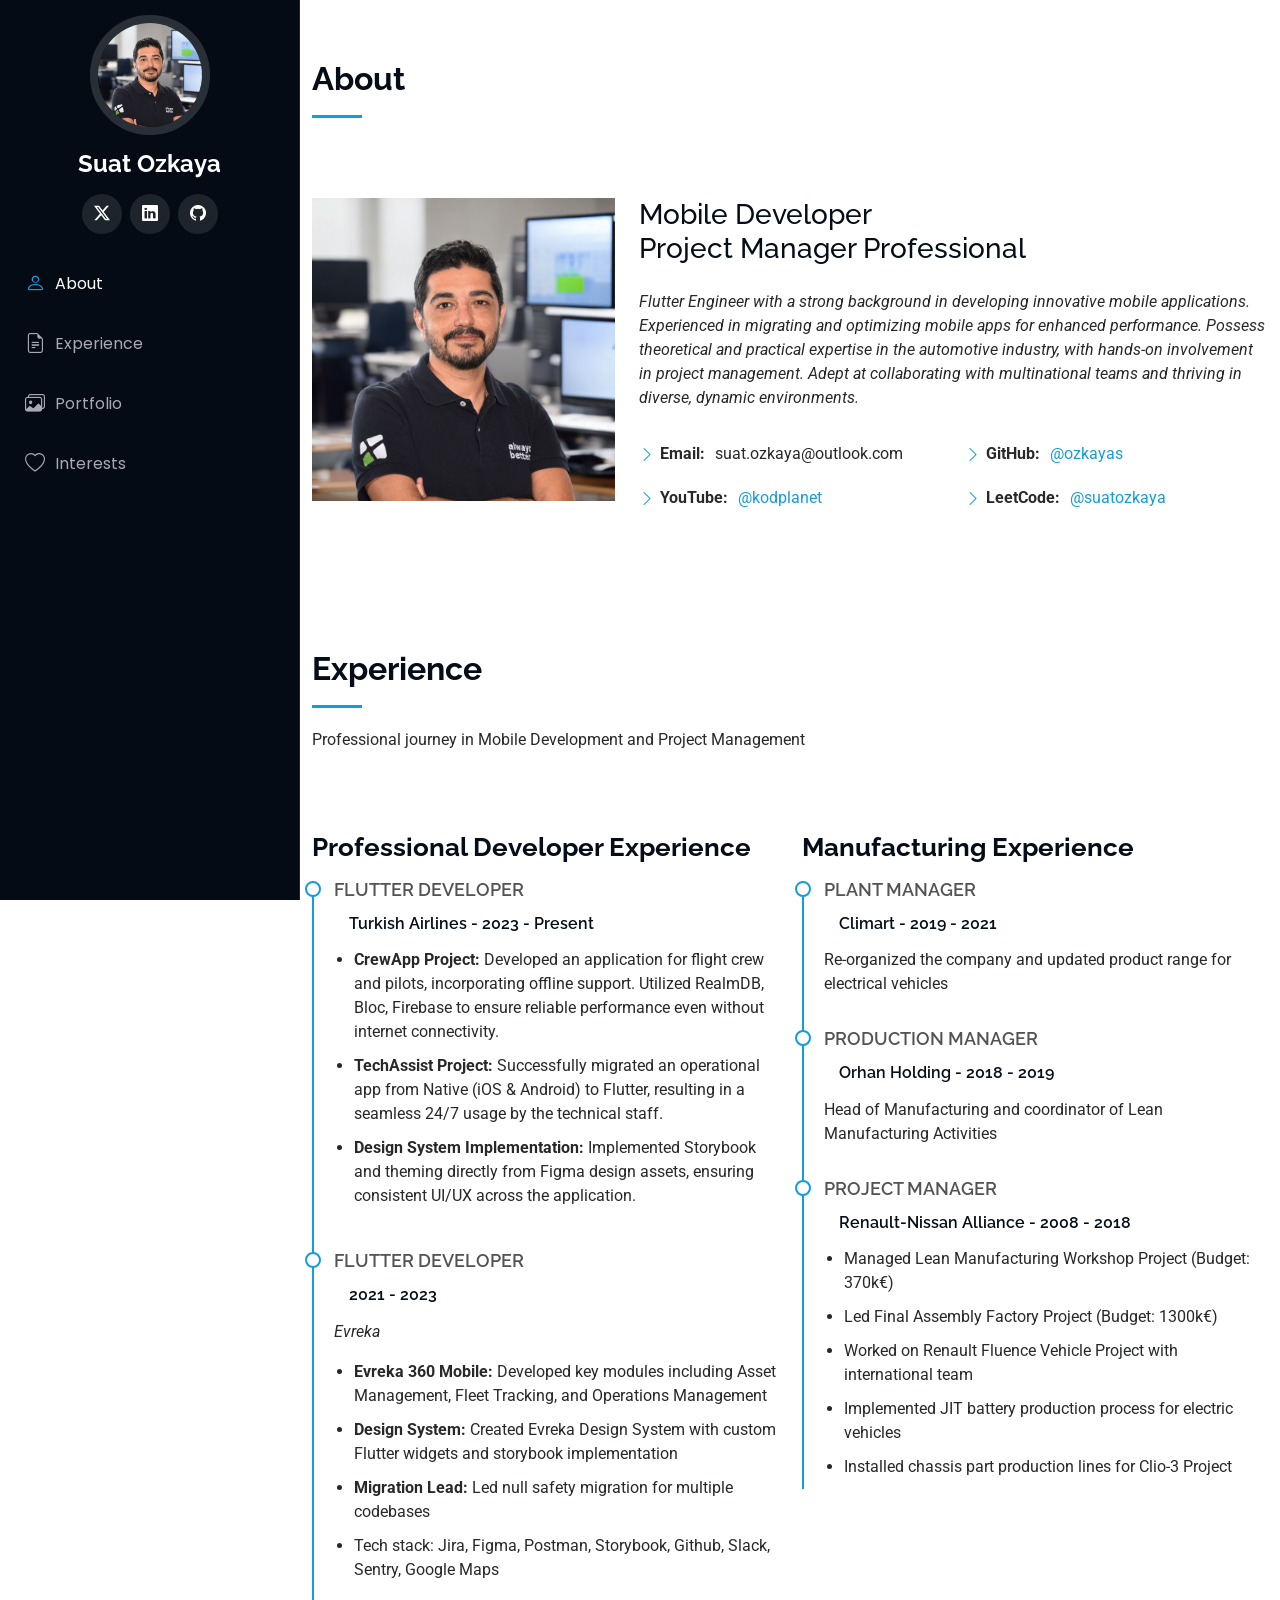
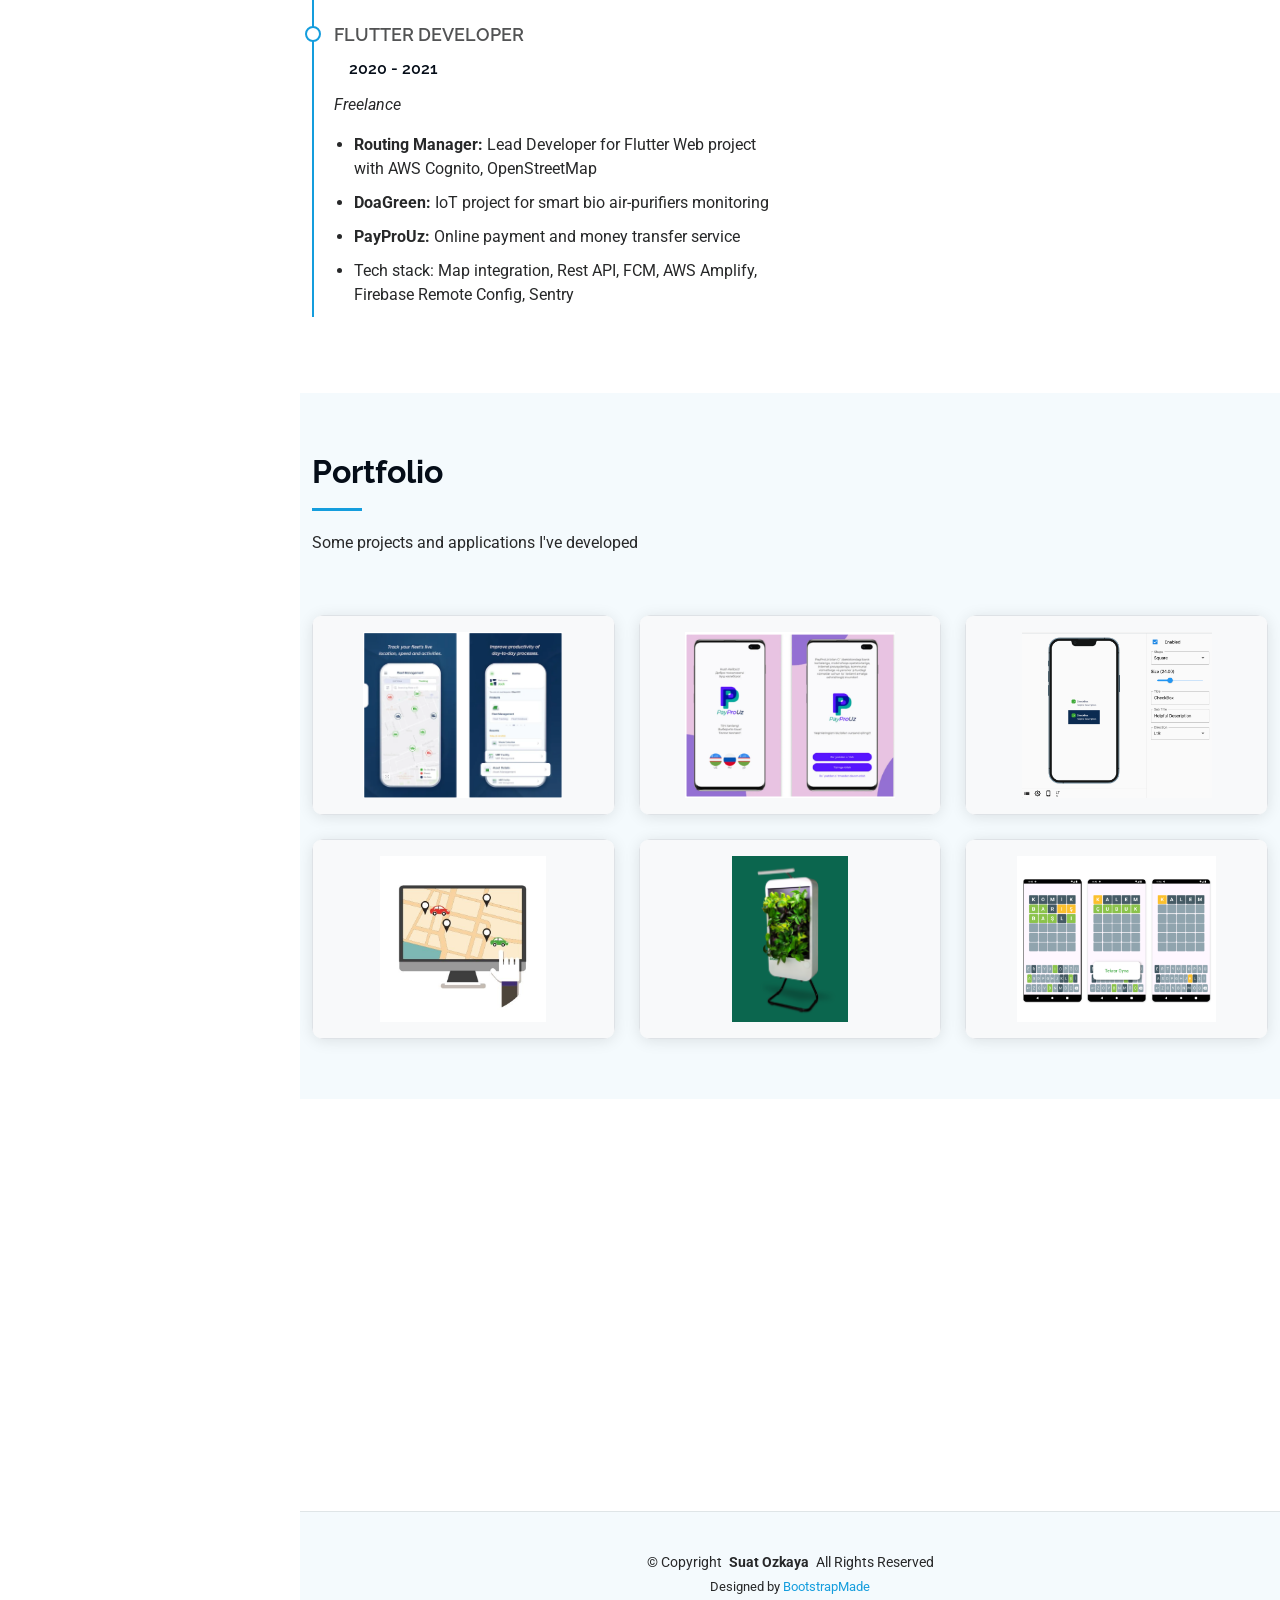
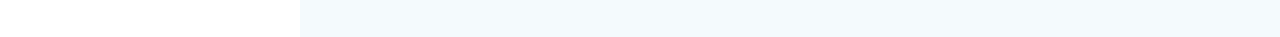
==== commit 2aad3222: "Revamp portfolio section:" ====
--- a/index.html
+++ b/index.html
@@ -262,58 +262,145 @@
 
     <!-- Portfolio Section -->
     <section id="portfolio" class="portfolio section light-background">
+      <style>
+        .portfolio-content img {
+          width: 100%;
+          height: 200px;
+          object-fit: contain;
+          background-color: #f8f9fa;
+          padding: 1rem;
+          border: 1px solid #dee2e6;
+          border-radius: 8px;
+        }
+
+        .portfolio-content {
+          background-color: white;
+          border-radius: 12px;
+          box-shadow: 0 2px 15px rgba(0, 0, 0, 0.1);
+          overflow: hidden;
+        }
+
+        .portfolio-info {
+          padding: 1rem;
+          border-top: 1px solid #dee2e6;
+        }
+      </style>
       <!-- Section Title -->
       <div class="container section-title" data-aos="fade-up">
         <h2>Portfolio</h2>
-        <p>A collection of my mobile applications and projects showcasing my development experience</p>
+        <p>Some projects and applications I've developed</p>
       </div>
 
       <div class="container">
         <div class="row gy-4" data-aos="fade-up" data-aos-delay="200">
-          <!-- CrewApp -->
-          <div class="col-lg-4 col-md-6 portfolio-item">
-            <div class="portfolio-content h-100">
-              <img src="assets/img/portfolio/crewapp.jpg" class="img-fluid" alt="CrewApp">
-              <div class="portfolio-info">
-                <h4>CrewApp</h4>
-                <p>Offline-first app for flight crew and pilots with RealmDB</p>
-                <a href="assets/img/portfolio/crewapp.jpg" title="CrewApp" data-gallery="portfolio-gallery" class="glightbox preview-link"><i class="bi bi-zoom-in"></i></a>
-              </div>
-            </div>
-          </div>
-
-          <!-- TechAssist -->
-          <div class="col-lg-4 col-md-6 portfolio-item">
-            <div class="portfolio-content h-100">
-              <img src="assets/img/portfolio/techassist.jpg" class="img-fluid" alt="TechAssist App">
-              <div class="portfolio-info">
-                <h4>TechAssist</h4>
-                <p>Mobile app for Turkish Airlines technical staff</p>
-                <a href="assets/img/portfolio/techassist.jpg" title="TechAssist" data-gallery="portfolio-gallery" class="glightbox preview-link"><i class="bi bi-zoom-in"></i></a>
-              </div>
-            </div>
-          </div>
-
           <!-- Evreka 360 -->
           <div class="col-lg-4 col-md-6 portfolio-item">
             <div class="portfolio-content h-100">
-              <img src="assets/img/portfolio/evreka360.jpg" class="img-fluid" alt="Evreka 360">
+              <img src="assets/img/portfolio/evreka360.png" class="img-fluid" alt="Evreka 360">
               <div class="portfolio-info">
                 <h4>Evreka 360</h4>
-                <p>Waste management and city cleaning operations platform</p>
-                <a href="assets/img/portfolio/evreka360.jpg" title="Evreka 360" data-gallery="portfolio-gallery" class="glightbox preview-link"><i class="bi bi-zoom-in"></i></a>
-              </div>
-            </div>
-          </div>
-
-          <!-- KodPlanet -->
-          <div class="col-lg-4 col-md-6 portfolio-item">
-            <div class="portfolio-content h-100">
-              <img src="assets/img/portfolio/kodplanet.jpg" class="img-fluid" alt="KodPlanet">
-              <div class="portfolio-info">
-                <h4>KodPlanet</h4>
-                <p>YouTube channel for Flutter & Dart tutorials in Turkish</p>
-                <a href="assets/img/portfolio/kodplanet.jpg" title="KodPlanet" data-gallery="portfolio-gallery" class="glightbox preview-link"><i class="bi bi-zoom-in"></i></a>
+                <p>Waste Management platform</p>
+                <div class="portfolio-links">
+                  <a href="https://evreka.co" target="_blank" class="details-link"><i class="bi bi-link-45deg"></i></a>
+                </div>
+                <div class="portfolio-tags">
+                  <span class="badge bg-light text-dark">Waste Management</span>
+                  <span class="badge bg-light text-dark">Storybook</span>
+                  <span class="badge bg-light text-dark">List&Map View</span>
+                </div>
+              </div>
+            </div>
+          </div>
+
+          <!-- PayProUz -->
+          <div class="col-lg-4 col-md-6 portfolio-item">
+            <div class="portfolio-content h-100">
+              <img src="assets/img/portfolio/payprouz.png" class="img-fluid" alt="PayProUz">
+              <div class="portfolio-info">
+                <h4>PayProUz</h4>
+                <p>Professional payment solution for iOS and Android</p>
+                <div class="portfolio-links">
+                  <a href="https://play.google.com/store/apps/details?id=com.payPRO.paypro_mobile" target="_blank" class="details-link"><i class="bi bi-link-45deg"></i></a>
+                </div>
+                <div class="portfolio-tags">
+                  <span class="badge bg-light text-dark">Payment</span>
+                  <span class="badge bg-light text-dark">Professional</span>
+                  <span class="badge bg-light text-dark">iOS</span>
+                  <span class="badge bg-light text-dark">Android</span>
+                </div>
+              </div>
+            </div>
+          </div>
+
+          <!-- Flutter Widget Storybook -->
+          <div class="col-lg-4 col-md-6 portfolio-item">
+            <div class="portfolio-content h-100">
+              <img src="assets/img/portfolio/storybook.png" class="img-fluid" alt="Flutter Widget Storybook">
+              <div class="portfolio-info">
+                <h4>Flutter Widget Storybook</h4>
+                <p>UI component library with Figma integration</p>
+                <div class="portfolio-links">
+                  <a href="https://mobile-components.evreka.co" target="_blank" class="details-link"><i class="bi bi-link-45deg"></i></a>
+                </div>
+                <div class="portfolio-tags">
+                  <span class="badge bg-light text-dark">Storybook</span>
+                  <span class="badge bg-light text-dark">UI/UX</span>
+                  <span class="badge bg-light text-dark">Figma</span>
+                </div>
+              </div>
+            </div>
+          </div>
+
+          <!-- Routing Manager -->
+          <div class="col-lg-4 col-md-6 portfolio-item">
+            <div class="portfolio-content h-100">
+              <img src="assets/img/portfolio/routing.jpeg" class="img-fluid" alt="Routing Manager">
+              <div class="portfolio-info">
+                <h4>Routing Manager</h4>
+                <p>Responsive web application for route management</p>
+                <div class="portfolio-tags">
+                  <span class="badge bg-light text-dark">Map</span>
+                  <span class="badge bg-light text-dark">Routing</span>
+                  <span class="badge bg-light text-dark">FlutterWeb</span>
+                  <span class="badge bg-light text-dark">DataTable</span>
+                  <span class="badge bg-light text-dark">Responsive</span>
+                </div>
+              </div>
+            </div>
+          </div>
+
+          <!-- DOA Green -->
+          <div class="col-lg-4 col-md-6 portfolio-item">
+            <div class="portfolio-content h-100">
+              <img src="assets/img/portfolio/doagreen.png" class="img-fluid" alt="DOA Green">
+              <div class="portfolio-info">
+                <h4>DOA Green</h4>
+                <p>IoT startup project for smart solutions</p>
+                <div class="portfolio-links">
+                  <a href="https://doagreen.com" target="_blank" class="details-link"><i class="bi bi-link-45deg"></i></a>
+                </div>
+                <div class="portfolio-tags">
+                  <span class="badge bg-light text-dark">IoT</span>
+                  <span class="badge bg-light text-dark">StartUp</span>
+                </div>
+              </div>
+            </div>
+          </div>
+
+          <!-- Wordle Clone TR -->
+          <div class="col-lg-4 col-md-6 portfolio-item">
+            <div class="portfolio-content h-100">
+              <img src="assets/img/portfolio/kelimece.png" class="img-fluid" alt="kelimece">
+              <div class="portfolio-info">
+                <h4>Kelimece</h4>
+                <p>Turkish version of the popular word game : Wordle</p>
+                <div class="portfolio-links">
+                  <a href="https://play.google.com/store/apps/details?id=dev.suat.kelimece" target="_blank" class="details-link"><i class="bi bi-link-45deg"></i></a>
+                </div>
+                <div class="portfolio-tags">
+                  <span class="badge bg-light text-dark">FlutterWeb</span>
+                  <span class="badge bg-light text-dark">Bloc</span>
+                </div>
               </div>
             </div>
           </div>
